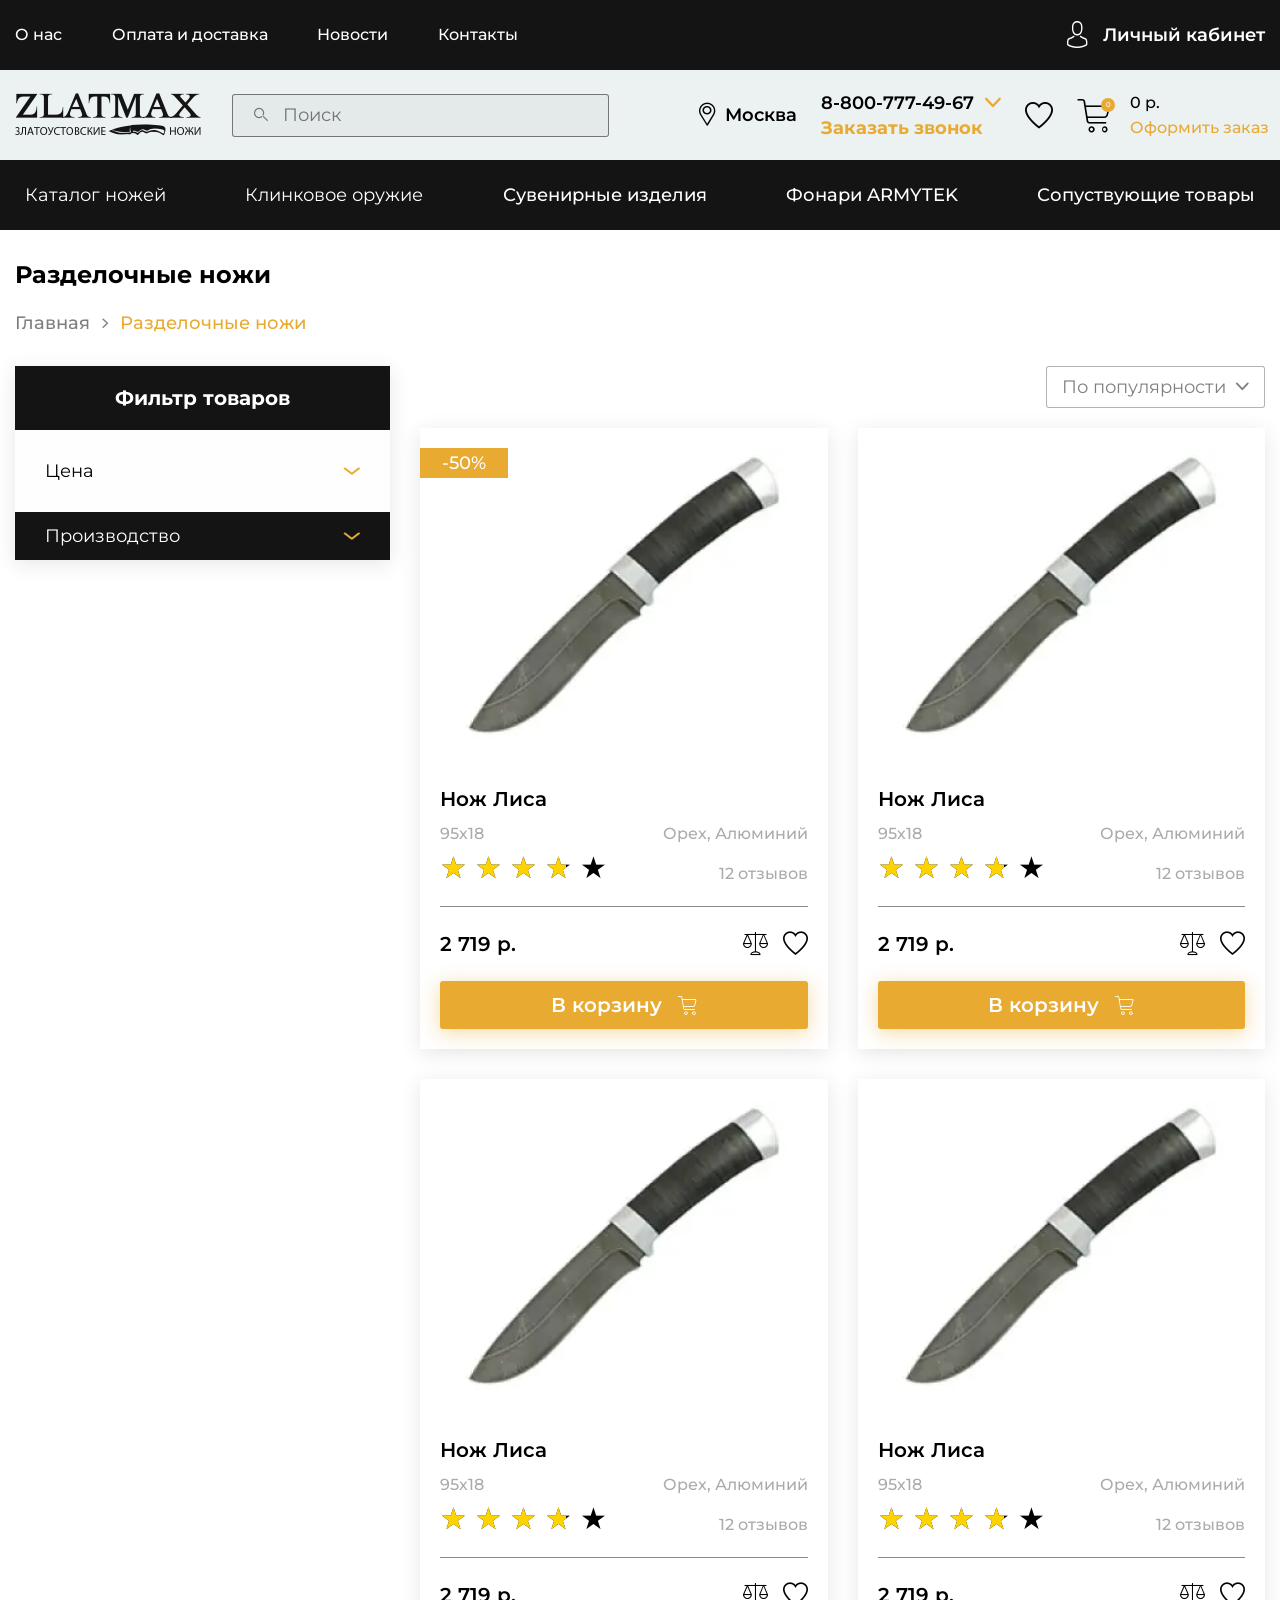
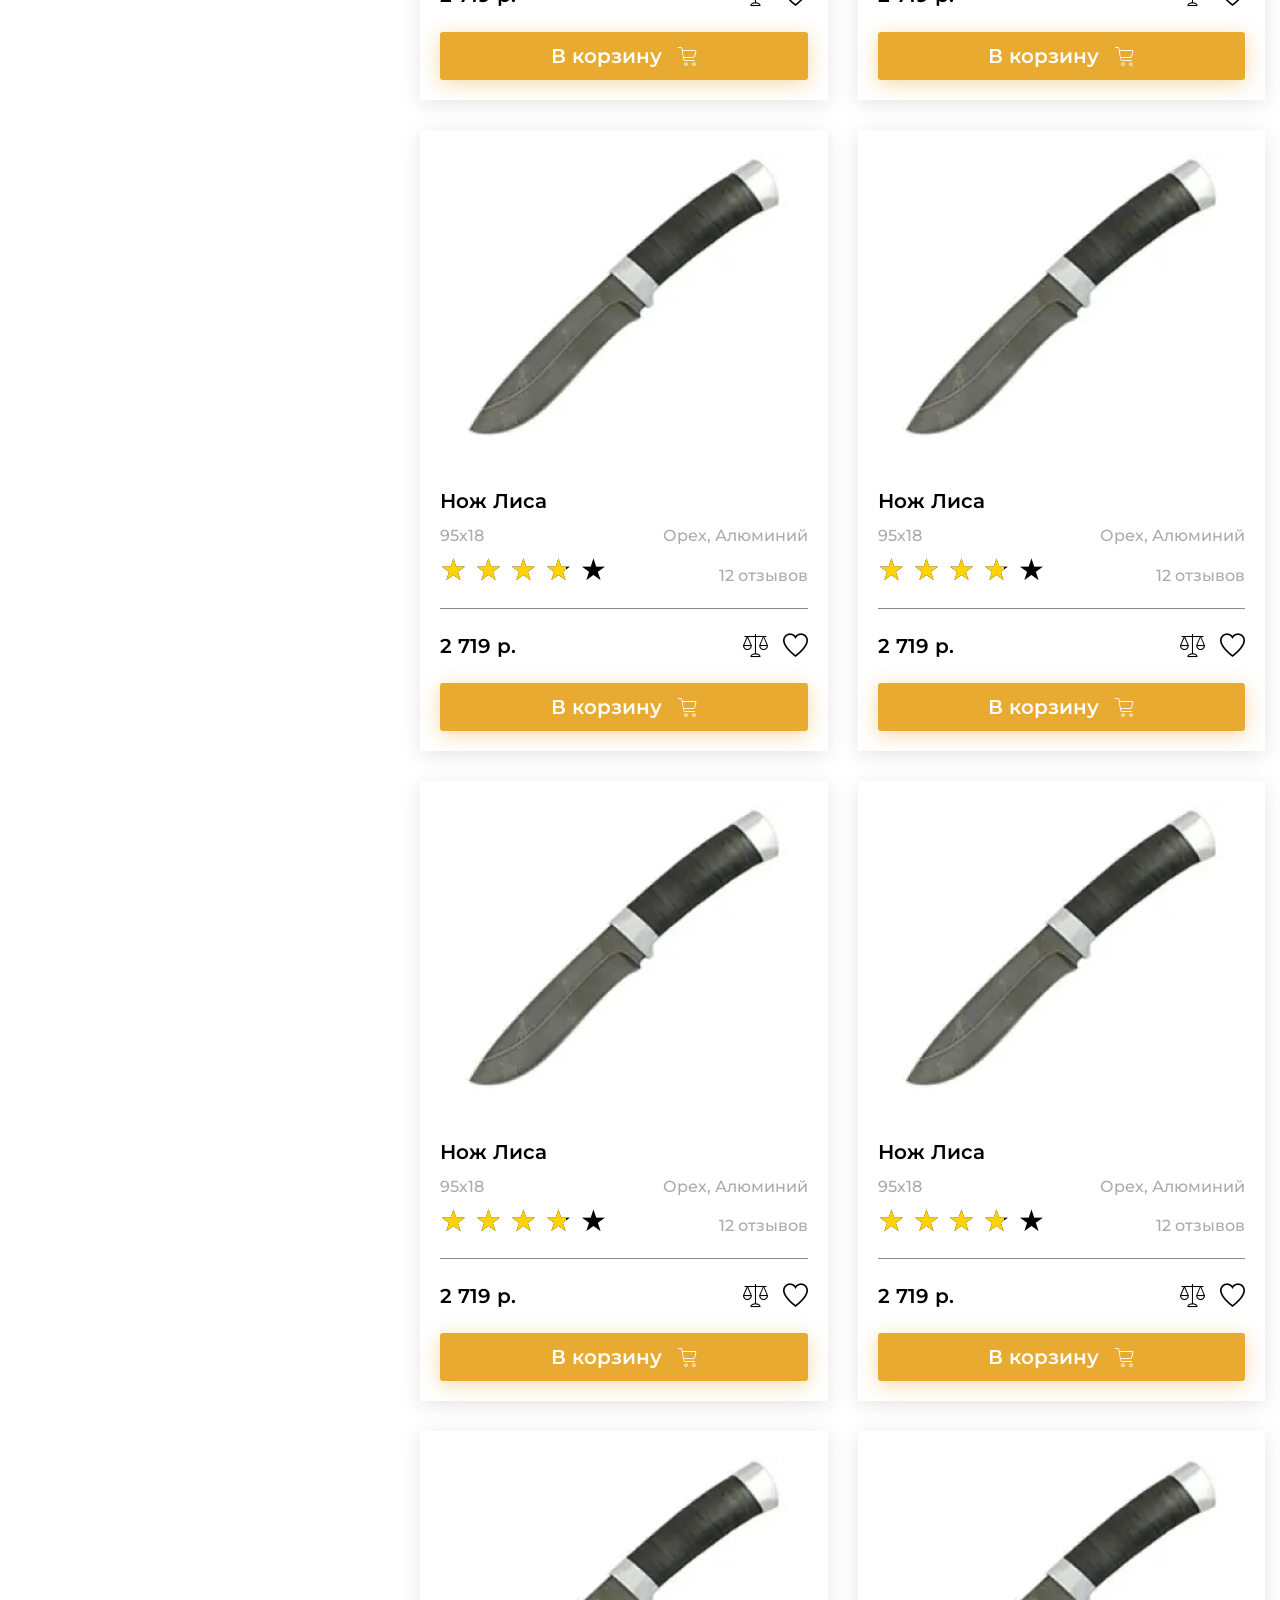
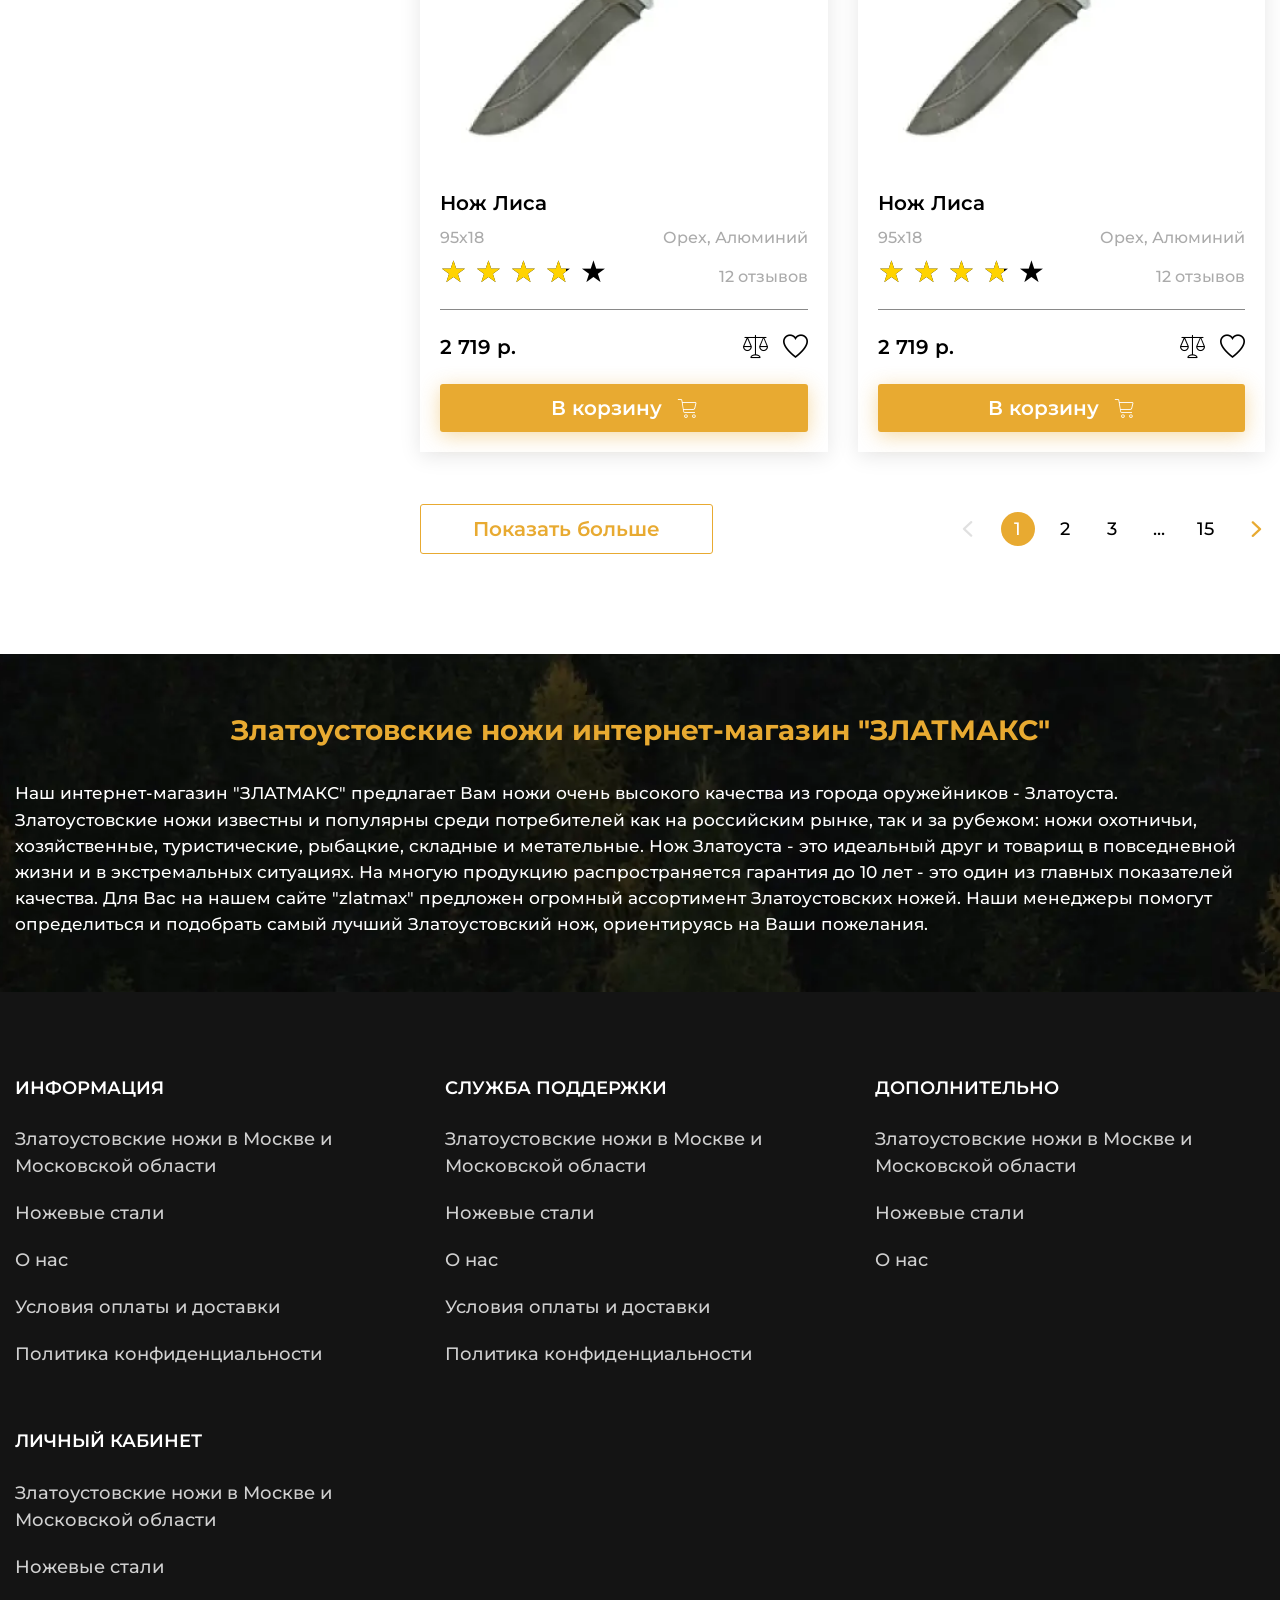
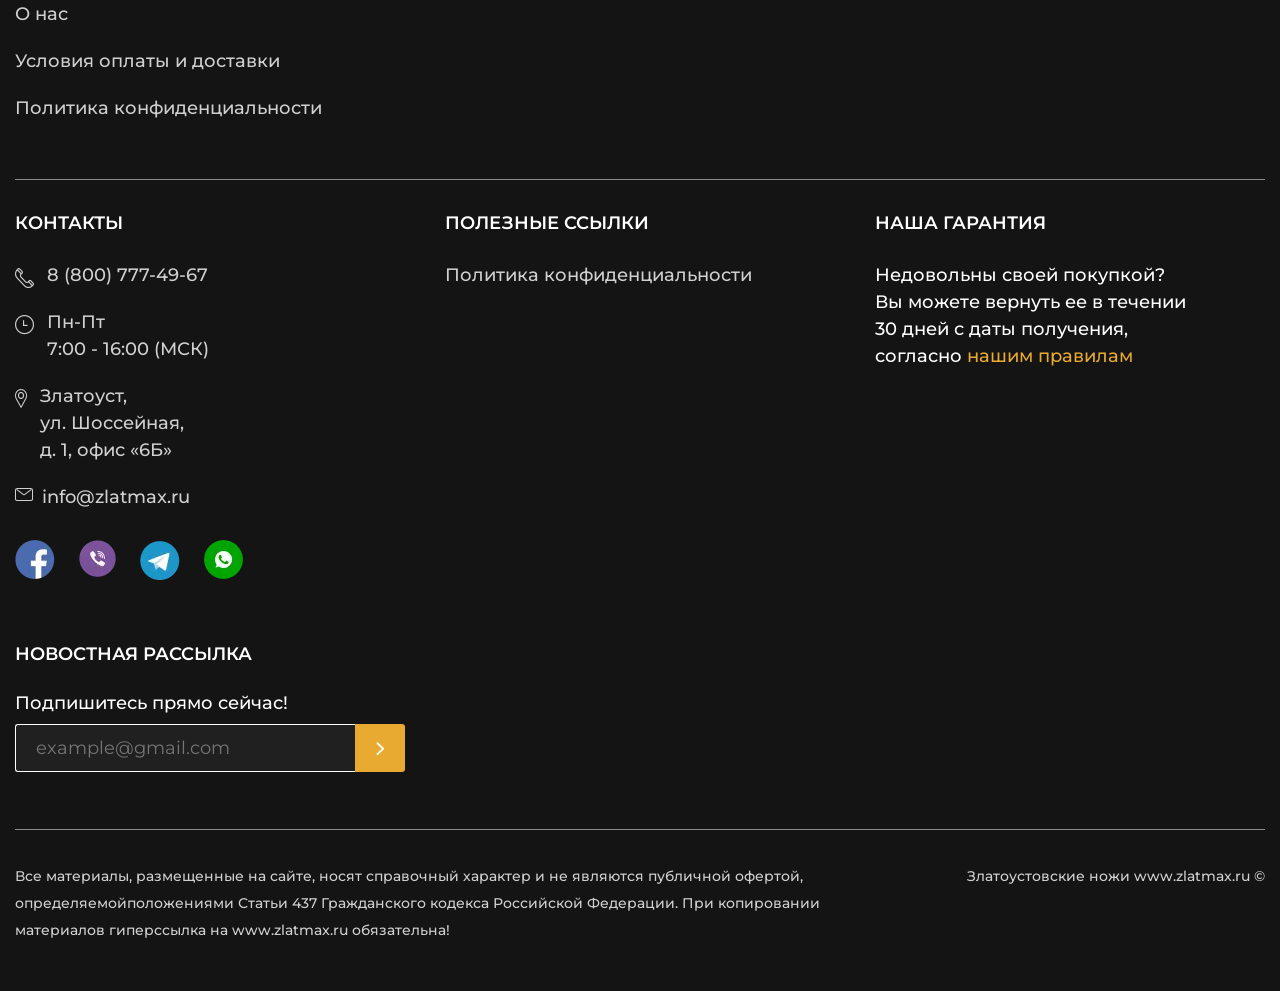
==== catalog.html @ 2ca92182 "i genius i genius" ====
<!DOCTYPE html>
<html lang="ru">

<head>
	<title>Каталог</title>
	<meta charset="UTF-8">
	<meta name="format-detection" content="telephone=no">
	<link rel="stylesheet" href="css/style.min.css?_v=20221017213439">
	<link rel="shortcut icon" href="favicon.ico">
	<!-- <meta name="robots" content="noindex, nofollow"> -->
	<meta name="viewport" content="width=device-width, initial-scale=1.0">
</head>

<body>
	<div class="wrapper">
		<header class="header">
			<div class="header__top top-header">
				<div class="top-header__container">
					<nav class="top-header__menu menu-top-header">
						<ul data-da=".menu__body,991.98" class="menu-top-header__list">
							<li class="menu-top-header__item menu-top-header__item_catalog"><a href="" class="menu-top-header__link menu-top-header__link_catalog _icon-arrow-bottom">Каталог товаров</a></li>
							<li class="menu-top-header__item"><a href="product.html" class="menu-top-header__link">О нас</a></li>
							<li class="menu-top-header__item"><a href="" class="menu-top-header__link">Оплата и доставка</a></li>
							<li class="menu-top-header__item"><a href="" class="menu-top-header__link">Новости</a></li>
							<li class="menu-top-header__item"><a href="" class="menu-top-header__link">Контакты</a></li>
						</ul>
					</nav>
					<a href="" class="top-header__user _icon-user"><span>Личный кабинет</span></a>
					<nav hidden class="menu">
						<button type="button" class="menu__icon icon-menu"><span></span></button>
						<div class="menu__body">
						</div>
					</nav>
				</div>
			</div>
			<div class="header__body body-header">
				<div class="body-header__container">
					<a href="" class="body-header__logo"></a>
					<div data-da=".catalog-header__container, 479.98" class="body-header__search">
						<form action="#" class="search-header">
							<button type="submit" class="search-header__button _icon-search"></button>
							<input autocomplete="off" type="text" name="form[]" data-error="Ошибка" placeholder="Поиск" class="search-header__input">
						</form>
					</div>
					<div class="body-header__actions actions-header">
						<a href="" class="actions-header__location _icon-location"><span>Москва</span></a>
						<div data-da=".top-header__container,991.98,first" class="actions-header__phones phones-header">
							<div data-spollers class="phones-header__items">
								<div class="phones-header__item">
									<a href="tel:88007774967" class="phones-header__phone"><span>8-800-777-49-67</span></a>
									<button type="button" data-spoller class="phones-header__arrow _icon-arrow-bottom"></button>
									<ul class="phones-header__list">
										<li><a href="tel:88007774968" class="phones-header__phone">8-800-777-49-68</a></li>
										<li><a href="tel:88007774969" class="phones-header__phone">8-800-777-49-69</a></li>
										<li><a href="tel:88007774970" class="phones-header__phone">8-800-777-49-70</a></li>
									</ul>
								</div>
							</div>
							<button type="button" data-popup="#callback" class="phones-header__callback">Заказать звонок</button>
						</div>
						<a href="" data-da=".top-header__container,991.98,2" class="actions-header__favorite _icon-favorite"></a>
						<a href="" data-da=".top-header__container,991.98,2" class="actions-header__cart cart-header">
							<div class="cart-header__icon _icon-cart"><span>0</span></div>
							<div class="cart-header__body">
								<div class="cart-header__summ">0 р.</div>
								<div class="cart-header__link">Оформить заказ</div>
							</div>
						</a>
					</div>
				</div>
			</div>
			<div class="header__catalog catalog-header">
				<div class="catalog-header__container">
					<nav class="catalog-header__menu menu-catalog">
						<button type="button" class="menu-catalog__back _icon-back">Назад</button>
						<ul class="menu-catalog__list">
							<li class="menu-catalog__item"><button data-parent="1" class="menu-catalog__link">Каталог ножей</button></li>
							<li class="menu-catalog__item"><button data-parent="2" class="menu-catalog__link">Клинковое оружие</button></li>
							<li class="menu-catalog__item"><a href="" class="menu-catalog__link">Сувенирные изделия</a></li>
							<li class="menu-catalog__item"><a href="" class="menu-catalog__link">Фонари ARMYTEK</a></li>
							<li class="menu-catalog__item"><a href="" class="menu-catalog__link">Сопуствующие товары</a></li>
						</ul>
						<div class="menu-catalog__sub-menu sub-menu-catalog">
							<button type="button" class="sub-menu-catalog__back _icon-back">Назад</button>
							<div class="sub-menu-catalog__container">
								<div hidden data-submenu="1" class="sub-menu-catalog__block">
									<div class="sub-menu-catalog__category">
										<a href="" class="sub-menu-catalog__link-category">Категория ножей</a>
									</div>
									<div class="sub-menu-catalog__category">
										<a href="" class="sub-menu-catalog__link-category">Производство ножей</a>
									</div>
									<div class="sub-menu-catalog__category">
										<a href="" class="sub-menu-catalog__link-category">Ножи по маркам стали</a>
									</div>
									<div class="sub-menu-catalog__category">
										<a href="" class="sub-menu-catalog__link-category">Заточка и полировка ножей</a>
									</div>
									<div class="sub-menu-catalog__category">
										<a href="" class="sub-menu-catalog__link-category">Ножевая мастерская</a>
									</div>
									<ul class="sub-menu-catalog__list">
										<li class="sub-menu-catalog__item"><a href="" class="sub-menu-catalog__link">Разделочные ножи</a></li>
										<li class="sub-menu-catalog__item"><a href="" class="sub-menu-catalog__link">Туристические ножи</a></li>
										<li class="sub-menu-catalog__item"><a href="" class="sub-menu-catalog__link">Ножи охотничьи</a></li>
										<li class="sub-menu-catalog__item"><a href="" class="sub-menu-catalog__link">Булатные ножи</a></li>
										<li class="sub-menu-catalog__item"><a href="" class="sub-menu-catalog__link">Ножи из дамаска</a></li>
										<li class="sub-menu-catalog__item"><a href="" class="sub-menu-catalog__link">Тактического назначения</a></li>
										<li class="sub-menu-catalog__item"><a href="" class="sub-menu-catalog__link">Метательные ножи</a></li>
										<li class="sub-menu-catalog__item"><a href="" class="sub-menu-catalog__link">Мачете и кукри</a></li>
										<li class="sub-menu-catalog__item"><a href="" class="sub-menu-catalog__link">Ножи кухонные</a></li>
									</ul>
									<ul class="sub-menu-catalog__list">
										<li class="sub-menu-catalog__item"><a href="" class="sub-menu-catalog__link">Ножи АИР</a></li>
										<li class="sub-menu-catalog__item"><a href="" class="sub-menu-catalog__link">Ножи ЗИК</a></li>
										<li class="sub-menu-catalog__item"><a href="" class="sub-menu-catalog__link">Ножи ЗЗОСС</a></li>
										<li class="sub-menu-catalog__item"><a href="" class="sub-menu-catalog__link">Ножи РОСоружие</a></li>
										<li class="sub-menu-catalog__item"><a href="" class="sub-menu-catalog__link">Ножи Оружейник</a></li>
										<li class="sub-menu-catalog__item"><a href="" class="sub-menu-catalog__link">Булат Сергея Баранова</a></li>
										<li class="sub-menu-catalog__item"><a href="" class="sub-menu-catalog__link">Булат Андрея Умерова</a></li>
										<li class="sub-menu-catalog__item"><a href="" class="sub-menu-catalog__link">Ножи Златко</a></li>
										<li class="sub-menu-catalog__item"><a href="" class="sub-menu-catalog__link">Ножи Стиль-М</a></li>
										<li class="sub-menu-catalog__item"><a href="" class="sub-menu-catalog__link">Оружейная компания</a></li>
									</ul>
									<ul class="sub-menu-catalog__list">
										<li class="sub-menu-catalog__item"><a href="" class="sub-menu-catalog__link">Ножи из стали 40х102С2М</a></li>
										<li class="sub-menu-catalog__item"><a href="" class="sub-menu-catalog__link">Ножи из стали 95х18</a></li>
										<li class="sub-menu-catalog__item"><a href="" class="sub-menu-catalog__link">Ножи из стали 100х13м</a></li>
										<li class="sub-menu-catalog__item"><a href="" class="sub-menu-catalog__link">Ножи из стали 110х18м-ШД</a></li>
										<li class="sub-menu-catalog__item"><a href="" class="sub-menu-catalog__link">Ножи из стали ЭИ-107 ТЦ</a></li>
										<li class="sub-menu-catalog__item"><a href="" class="sub-menu-catalog__link">Ножи из стали 50х14МФ</a></li>
										<li class="sub-menu-catalog__item"><a href="" class="sub-menu-catalog__link">Ножи из стали AUS-8</a></li>
										<li class="sub-menu-catalog__item"><a href="" class="sub-menu-catalog__link">Ножи из стали К340</a></li>
										<li class="sub-menu-catalog__item"><a href="" class="sub-menu-catalog__link">Ножи из стали M390</a></li>
										<li class="sub-menu-catalog__item"><a href="" class="sub-menu-catalog__link">Ножи из стали ЭП-766</a></li>
									</ul>
									<ul class="sub-menu-catalog__list">
										<li class="sub-menu-catalog__item"><a href="" class="sub-menu-catalog__link">Паста ГОИ</a></li>
										<li class="sub-menu-catalog__item"><a href="" class="sub-menu-catalog__link">Алмазная паста</a></li>
										<li class="sub-menu-catalog__item"><a href="" class="sub-menu-catalog__link">Бруски и камни для заточки</a></li>
										<li class="sub-menu-catalog__item"><a href="" class="sub-menu-catalog__link">Заточные системы</a></li>
									</ul>
									<ul class="sub-menu-catalog__list">
										<li class="sub-menu-catalog__item"><a href="" class="sub-menu-catalog__link">Ножевые клинки</a></li>
										<li class="sub-menu-catalog__item"><a href="" class="sub-menu-catalog__link">Заготовки для ножей</a></li>
										<li class="sub-menu-catalog__item"><a href="" class="sub-menu-catalog__link">Литье для ножей</a></li>
										<li class="sub-menu-catalog__item"><a href="" class="sub-menu-catalog__link">Материалы для рукоятей</a></li>
										<li class="sub-menu-catalog__item"><a href="" class="sub-menu-catalog__link">Уход за рукоятиями ножей</a></li>
									</ul>
									<div class="sub-menu-catalog__footer">
										<a href="" class="sub-menu-catalog__all">Смотреть все</a>
									</div>
									<div class="sub-menu-catalog__footer">
										<a href="" class="sub-menu-catalog__all">Смотреть все</a>
									</div>
									<div class="sub-menu-catalog__footer">
										<a href="" class="sub-menu-catalog__all">Смотреть все</a>
									</div>
									<div class="sub-menu-catalog__footer">
										<a href="" class="sub-menu-catalog__all">Смотреть все</a>
									</div>
									<div class="sub-menu-catalog__footer">
										<a href="" class="sub-menu-catalog__all">Смотреть все</a>
									</div>
								</div>
								<div hidden data-submenu="2" class="sub-menu-catalog__block">
									<div class="sub-menu-catalog__category">
										<a href="" class="sub-menu-catalog__link-category">Категория ножей</a>
									</div>
									<div class="sub-menu-catalog__category">
										<a href="" class="sub-menu-catalog__link-category">Производство ножей</a>
									</div>
									<div class="sub-menu-catalog__category">
										<a href="" class="sub-menu-catalog__link-category">Заточка и полировка ножей</a>
									</div>
									<ul class="sub-menu-catalog__list">
										<li class="sub-menu-catalog__item"><a href="" class="sub-menu-catalog__link">Разделочные ножи</a></li>
										<li class="sub-menu-catalog__item"><a href="" class="sub-menu-catalog__link">Туристические ножи</a></li>
										<li class="sub-menu-catalog__item"><a href="" class="sub-menu-catalog__link">Ножи охотничьи</a></li>
										<li class="sub-menu-catalog__item"><a href="" class="sub-menu-catalog__link">Булатные ножи</a></li>
										<li class="sub-menu-catalog__item"><a href="" class="sub-menu-catalog__link">Ножи из дамаска</a></li>
										<li class="sub-menu-catalog__item"><a href="" class="sub-menu-catalog__link">Тактического назначения</a></li>
										<li class="sub-menu-catalog__item"><a href="" class="sub-menu-catalog__link">Метательные ножи</a></li>
										<li class="sub-menu-catalog__item"><a href="" class="sub-menu-catalog__link">Мачете и кукри</a></li>
										<li class="sub-menu-catalog__item"><a href="" class="sub-menu-catalog__link">Ножи кухонные</a></li>
									</ul>
									<ul class="sub-menu-catalog__list">
										<li class="sub-menu-catalog__item"><a href="" class="sub-menu-catalog__link">Ножи АИР</a></li>
										<li class="sub-menu-catalog__item"><a href="" class="sub-menu-catalog__link">Ножи ЗИК</a></li>
										<li class="sub-menu-catalog__item"><a href="" class="sub-menu-catalog__link">Ножи ЗЗОСС</a></li>
										<li class="sub-menu-catalog__item"><a href="" class="sub-menu-catalog__link">Ножи РОСоружие</a></li>
										<li class="sub-menu-catalog__item"><a href="" class="sub-menu-catalog__link">Ножи Оружейник</a></li>
										<li class="sub-menu-catalog__item"><a href="" class="sub-menu-catalog__link">Булат Сергея Баранова</a></li>
										<li class="sub-menu-catalog__item"><a href="" class="sub-menu-catalog__link">Булат Андрея Умерова</a></li>
										<li class="sub-menu-catalog__item"><a href="" class="sub-menu-catalog__link">Ножи Златко</a></li>
										<li class="sub-menu-catalog__item"><a href="" class="sub-menu-catalog__link">Ножи Стиль-М</a></li>
										<li class="sub-menu-catalog__item"><a href="" class="sub-menu-catalog__link">Оружейная компания</a></li>
									</ul>
									<ul class="sub-menu-catalog__list">
										<li class="sub-menu-catalog__item"><a href="" class="sub-menu-catalog__link">Паста ГОИ</a></li>
										<li class="sub-menu-catalog__item"><a href="" class="sub-menu-catalog__link">Алмазная паста</a></li>
										<li class="sub-menu-catalog__item"><a href="" class="sub-menu-catalog__link">Бруски и камни для заточки</a></li>
										<li class="sub-menu-catalog__item"><a href="" class="sub-menu-catalog__link">Заточные системы</a></li>
									</ul>
									<div class="sub-menu-catalog__footer">
										<a href="" class="sub-menu-catalog__all">Смотреть все</a>
									</div>
									<div class="sub-menu-catalog__footer">
										<a href="" class="sub-menu-catalog__all">Смотреть все</a>
									</div>
									<div class="sub-menu-catalog__footer">
										<a href="" class="sub-menu-catalog__all">Смотреть все</a>
									</div>
								</div>
							</div>
						</div>
					</nav>
				</div>
			</div>
		</header>
		<main class="page page_inner">
			<div class="page__header">
				<div class="page__container">
					<h1 class="page__title title">Разделочные ножи</h1>
					<nav class="page__breadcrumbs breadcrumbs">
						<ul class="breadcrumbs__list">
							<li class="breadcrumbs__item">
								<a href="" class="breadcrumbs__link">Главная</a>
							</li>
							<li class="breadcrumbs__item">
								<span class="breadcrumbs__current">Разделочные ножи</span>
							</li>
						</ul>
					</nav>
				</div>
			</div>
			<div class="catalog">
				<div class="catalog__container">
					<div class="catalog__body">
						<div class="catalog__filter filter-catalog">
							<button type="button" class="filter-catalog__title">Фильтр товаров</button>
							<div data-spollers class="filter-catalog__items">
								<div class="filter-catalog__price price-filter">
									<button type="button" data-spoller class="price-filter__title _icon-spoller-arrow">Цена</button>
									<div data-range class="price-filter__body">
										<div class="price-filter__inputs">
											<input data-range-from="0" autocomplete="off" type="text" value="500" name="form[]" class="price-filter__input">
											<input data-range-to="5000" autocomplete="off" type="text" value="1000" name="form[]" class="price-filter__input">
										</div>
										<div data-range-item class="price-filter__range"></div>
									</div>
								</div>
								<div class="filter-catalog__item item-filter-catalog">
									<button type="button" data-spoller class="item-filter-catalog__title _icon-spoller-arrow">Производство</button>
									<div class="item-filter-catalog__body">
										<div class="item-filter-catalog__checkbox checkbox">
											<input id="c_1" data-error="Ошибка" class="checkbox__input" type="checkbox" value="1" name="form[]">
											<label for="c_1" class="checkbox__label"><span class="checkbox__text">АиР <small>(250)</small></span></label>
										</div>
										<div class="item-filter-catalog__checkbox checkbox">
											<input id="c_2" data-error="Ошибка" class="checkbox__input" type="checkbox" value="1" name="form[]">
											<label for="c_2" class="checkbox__label"><span class="checkbox__text">Булат Сергея Баранова <small>(35)</small></span></label>
										</div>
										<div class="item-filter-catalog__checkbox checkbox">
											<input id="c_3" data-error="Ошибка" class="checkbox__input" type="checkbox" value="1" name="form[]">
											<label for="c_3" class="checkbox__label"><span class="checkbox__text">АиР <small>(250)</small></span></label>
										</div>
										<div class="item-filter-catalog__checkbox checkbox">
											<input id="c_4" data-error="Ошибка" class="checkbox__input" type="checkbox" value="1" name="form[]">
											<label for="c_4" class="checkbox__label"><span class="checkbox__text">АиР <small>(250)</small></span></label>
										</div>
									</div>
								</div>
							</div>
						</div>
						<div class="catalog__content">
							<div class="catalog__control">
								<select name="form[]" class="control">
									<option value="1" selected>По популярности</option>
									<option value="2">По популярности</option>
									<option value="3">По популярности</option>
									<option value="4">По популярности</option>
								</select>
							</div>
							<div class="catalog__products">
								<article class="product-card">
									<div class="product-card__sale">-50%</div>
									<a href="" class="product-card__image">
										<span class="product-card__item-image-ibg product-card__item-image-ibg_contain">
											<picture><source srcset="img/product-card/image.webp" type="image/webp"><img src="img/product-card/image.jpg?_v=1666031679296" alt="Картинка"></picture>
										</span>
									</a>
									<div class="product-card__body">
										<h4 class="product-card__title">
											<a href="" class="product-card__link-title">Нож Лиса</a>
										</h4>
										<div class="product-card__info info-product-card">
											<div class="info-product-card__size">95х18</div>
											<div class="info-product-card__materials">Орех, Алюминий</div>
										</div>
										<div class="product-card__rating rating rating_set">
											<div class="rating__body">
												<div class="rating__active"></div>
												<div class="rating__items">
													<input type="radio" class="rating__item" value="1" name="rating">
													<input type="radio" class="rating__item" value="2" name="rating">
													<input type="radio" class="rating__item" value="3" name="rating">
													<input type="radio" class="rating__item" value="4" name="rating">
													<input type="radio" class="rating__item" value="5" name="rating">
												</div>
											</div>
											<div class="rating__value">3.6</div>
											<div class="rating__info">12 отзывов</div>
										</div>
										<div class="product-card__footer">
											<div class="product-card__price">2 719 р.</div>
											<a href="" class="product-card__compare _icon-compare"></a>
											<a href="" class="product-card__favorite _icon-favorite"></a>
										</div>
										<button type="button" class="product-card__cart button"><span class="_icon-cart">В корзину</span></button>
									</div>
								</article>
								<article class="product-card">
									<a href="" class="product-card__image">
										<span class="product-card__item-image-ibg product-card__item-image-ibg_contain">
											<picture><source srcset="img/product-card/image.webp" type="image/webp"><img src="img/product-card/image.jpg?_v=1666031679296" alt="Картинка"></picture>
										</span>
									</a>
									<div class="product-card__body">
										<h4 class="product-card__title">
											<a href="" class="product-card__link-title">Нож Лиса</a>
										</h4>
										<div class="product-card__info info-product-card">
											<div class="info-product-card__size">95х18</div>
											<div class="info-product-card__materials">Орех, Алюминий</div>
										</div>
										<div class="product-card__rating rating rating_set">
											<div class="rating__body">
												<div class="rating__active"></div>
												<div class="rating__items">
													<input type="radio" class="rating__item" value="1" name="rating">
													<input type="radio" class="rating__item" value="2" name="rating">
													<input type="radio" class="rating__item" value="3" name="rating">
													<input type="radio" class="rating__item" value="4" name="rating">
													<input type="radio" class="rating__item" value="5" name="rating">
												</div>
											</div>
											<div class="rating__value">3.6</div>
											<div class="rating__info">12 отзывов</div>
										</div>
										<div class="product-card__footer">
											<div class="product-card__price">2 719 р.</div>
											<a href="" class="product-card__compare _icon-compare"></a>
											<a href="" class="product-card__favorite _icon-favorite"></a>
										</div>
										<button type="button" class="product-card__cart button"><span class="_icon-cart">В корзину</span></button>
									</div>
								</article>
								<article class="product-card">
									<a href="" class="product-card__image">
										<span class="product-card__item-image-ibg product-card__item-image-ibg_contain">
											<picture><source srcset="img/product-card/image.webp" type="image/webp"><img src="img/product-card/image.jpg?_v=1666031679296" alt="Картинка"></picture>
										</span>
									</a>
									<div class="product-card__body">
										<h4 class="product-card__title">
											<a href="" class="product-card__link-title">Нож Лиса</a>
										</h4>
										<div class="product-card__info info-product-card">
											<div class="info-product-card__size">95х18</div>
											<div class="info-product-card__materials">Орех, Алюминий</div>
										</div>
										<div class="product-card__rating rating rating_set">
											<div class="rating__body">
												<div class="rating__active"></div>
												<div class="rating__items">
													<input type="radio" class="rating__item" value="1" name="rating">
													<input type="radio" class="rating__item" value="2" name="rating">
													<input type="radio" class="rating__item" value="3" name="rating">
													<input type="radio" class="rating__item" value="4" name="rating">
													<input type="radio" class="rating__item" value="5" name="rating">
												</div>
											</div>
											<div class="rating__value">3.6</div>
											<div class="rating__info">12 отзывов</div>
										</div>
										<div class="product-card__footer">
											<div class="product-card__price">2 719 р.</div>
											<a href="" class="product-card__compare _icon-compare"></a>
											<a href="" class="product-card__favorite _icon-favorite"></a>
										</div>
										<button type="button" class="product-card__cart button"><span class="_icon-cart">В корзину</span></button>
									</div>
								</article>
								<article class="product-card">
									<a href="" class="product-card__image">
										<span class="product-card__item-image-ibg product-card__item-image-ibg_contain">
											<picture><source srcset="img/product-card/image.webp" type="image/webp"><img src="img/product-card/image.jpg?_v=1666031679296" alt="Картинка"></picture>
										</span>
									</a>
									<div class="product-card__body">
										<h4 class="product-card__title">
											<a href="" class="product-card__link-title">Нож Лиса</a>
										</h4>
										<div class="product-card__info info-product-card">
											<div class="info-product-card__size">95х18</div>
											<div class="info-product-card__materials">Орех, Алюминий</div>
										</div>
										<div class="product-card__rating rating rating_set">
											<div class="rating__body">
												<div class="rating__active"></div>
												<div class="rating__items">
													<input type="radio" class="rating__item" value="1" name="rating">
													<input type="radio" class="rating__item" value="2" name="rating">
													<input type="radio" class="rating__item" value="3" name="rating">
													<input type="radio" class="rating__item" value="4" name="rating">
													<input type="radio" class="rating__item" value="5" name="rating">
												</div>
											</div>
											<div class="rating__value">3.6</div>
											<div class="rating__info">12 отзывов</div>
										</div>
										<div class="product-card__footer">
											<div class="product-card__price">2 719 р.</div>
											<a href="" class="product-card__compare _icon-compare"></a>
											<a href="" class="product-card__favorite _icon-favorite"></a>
										</div>
										<button type="button" class="product-card__cart button"><span class="_icon-cart">В корзину</span></button>
									</div>
								</article>
								<article class="product-card">
									<a href="" class="product-card__image">
										<span class="product-card__item-image-ibg product-card__item-image-ibg_contain">
											<picture><source srcset="img/product-card/image.webp" type="image/webp"><img src="img/product-card/image.jpg?_v=1666031679296" alt="Картинка"></picture>
										</span>
									</a>
									<div class="product-card__body">
										<h4 class="product-card__title">
											<a href="" class="product-card__link-title">Нож Лиса</a>
										</h4>
										<div class="product-card__info info-product-card">
											<div class="info-product-card__size">95х18</div>
											<div class="info-product-card__materials">Орех, Алюминий</div>
										</div>
										<div class="product-card__rating rating rating_set">
											<div class="rating__body">
												<div class="rating__active"></div>
												<div class="rating__items">
													<input type="radio" class="rating__item" value="1" name="rating">
													<input type="radio" class="rating__item" value="2" name="rating">
													<input type="radio" class="rating__item" value="3" name="rating">
													<input type="radio" class="rating__item" value="4" name="rating">
													<input type="radio" class="rating__item" value="5" name="rating">
												</div>
											</div>
											<div class="rating__value">3.6</div>
											<div class="rating__info">12 отзывов</div>
										</div>
										<div class="product-card__footer">
											<div class="product-card__price">2 719 р.</div>
											<a href="" class="product-card__compare _icon-compare"></a>
											<a href="" class="product-card__favorite _icon-favorite"></a>
										</div>
										<button type="button" class="product-card__cart button"><span class="_icon-cart">В корзину</span></button>
									</div>
								</article>
								<article class="product-card">
									<a href="" class="product-card__image">
										<span class="product-card__item-image-ibg product-card__item-image-ibg_contain">
											<picture><source srcset="img/product-card/image.webp" type="image/webp"><img src="img/product-card/image.jpg?_v=1666031679296" alt="Картинка"></picture>
										</span>
									</a>
									<div class="product-card__body">
										<h4 class="product-card__title">
											<a href="" class="product-card__link-title">Нож Лиса</a>
										</h4>
										<div class="product-card__info info-product-card">
											<div class="info-product-card__size">95х18</div>
											<div class="info-product-card__materials">Орех, Алюминий</div>
										</div>
										<div class="product-card__rating rating rating_set">
											<div class="rating__body">
												<div class="rating__active"></div>
												<div class="rating__items">
													<input type="radio" class="rating__item" value="1" name="rating">
													<input type="radio" class="rating__item" value="2" name="rating">
													<input type="radio" class="rating__item" value="3" name="rating">
													<input type="radio" class="rating__item" value="4" name="rating">
													<input type="radio" class="rating__item" value="5" name="rating">
												</div>
											</div>
											<div class="rating__value">3.6</div>
											<div class="rating__info">12 отзывов</div>
										</div>
										<div class="product-card__footer">
											<div class="product-card__price">2 719 р.</div>
											<a href="" class="product-card__compare _icon-compare"></a>
											<a href="" class="product-card__favorite _icon-favorite"></a>
										</div>
										<button type="button" class="product-card__cart button"><span class="_icon-cart">В корзину</span></button>
									</div>
								</article>
								<article class="product-card">
									<a href="" class="product-card__image">
										<span class="product-card__item-image-ibg product-card__item-image-ibg_contain">
											<picture><source srcset="img/product-card/image.webp" type="image/webp"><img src="img/product-card/image.jpg?_v=1666031679296" alt="Картинка"></picture>
										</span>
									</a>
									<div class="product-card__body">
										<h4 class="product-card__title">
											<a href="" class="product-card__link-title">Нож Лиса</a>
										</h4>
										<div class="product-card__info info-product-card">
											<div class="info-product-card__size">95х18</div>
											<div class="info-product-card__materials">Орех, Алюминий</div>
										</div>
										<div class="product-card__rating rating rating_set">
											<div class="rating__body">
												<div class="rating__active"></div>
												<div class="rating__items">
													<input type="radio" class="rating__item" value="1" name="rating">
													<input type="radio" class="rating__item" value="2" name="rating">
													<input type="radio" class="rating__item" value="3" name="rating">
													<input type="radio" class="rating__item" value="4" name="rating">
													<input type="radio" class="rating__item" value="5" name="rating">
												</div>
											</div>
											<div class="rating__value">3.6</div>
											<div class="rating__info">12 отзывов</div>
										</div>
										<div class="product-card__footer">
											<div class="product-card__price">2 719 р.</div>
											<a href="" class="product-card__compare _icon-compare"></a>
											<a href="" class="product-card__favorite _icon-favorite"></a>
										</div>
										<button type="button" class="product-card__cart button"><span class="_icon-cart">В корзину</span></button>
									</div>
								</article>
								<article class="product-card">
									<a href="" class="product-card__image">
										<span class="product-card__item-image-ibg product-card__item-image-ibg_contain">
											<picture><source srcset="img/product-card/image.webp" type="image/webp"><img src="img/product-card/image.jpg?_v=1666031679296" alt="Картинка"></picture>
										</span>
									</a>
									<div class="product-card__body">
										<h4 class="product-card__title">
											<a href="" class="product-card__link-title">Нож Лиса</a>
										</h4>
										<div class="product-card__info info-product-card">
											<div class="info-product-card__size">95х18</div>
											<div class="info-product-card__materials">Орех, Алюминий</div>
										</div>
										<div class="product-card__rating rating rating_set">
											<div class="rating__body">
												<div class="rating__active"></div>
												<div class="rating__items">
													<input type="radio" class="rating__item" value="1" name="rating">
													<input type="radio" class="rating__item" value="2" name="rating">
													<input type="radio" class="rating__item" value="3" name="rating">
													<input type="radio" class="rating__item" value="4" name="rating">
													<input type="radio" class="rating__item" value="5" name="rating">
												</div>
											</div>
											<div class="rating__value">3.6</div>
											<div class="rating__info">12 отзывов</div>
										</div>
										<div class="product-card__footer">
											<div class="product-card__price">2 719 р.</div>
											<a href="" class="product-card__compare _icon-compare"></a>
											<a href="" class="product-card__favorite _icon-favorite"></a>
										</div>
										<button type="button" class="product-card__cart button"><span class="_icon-cart">В корзину</span></button>
									</div>
								</article>
								<article class="product-card">
									<a href="" class="product-card__image">
										<span class="product-card__item-image-ibg product-card__item-image-ibg_contain">
											<picture><source srcset="img/product-card/image.webp" type="image/webp"><img src="img/product-card/image.jpg?_v=1666031679296" alt="Картинка"></picture>
										</span>
									</a>
									<div class="product-card__body">
										<h4 class="product-card__title">
											<a href="" class="product-card__link-title">Нож Лиса</a>
										</h4>
										<div class="product-card__info info-product-card">
											<div class="info-product-card__size">95х18</div>
											<div class="info-product-card__materials">Орех, Алюминий</div>
										</div>
										<div class="product-card__rating rating rating_set">
											<div class="rating__body">
												<div class="rating__active"></div>
												<div class="rating__items">
													<input type="radio" class="rating__item" value="1" name="rating">
													<input type="radio" class="rating__item" value="2" name="rating">
													<input type="radio" class="rating__item" value="3" name="rating">
													<input type="radio" class="rating__item" value="4" name="rating">
													<input type="radio" class="rating__item" value="5" name="rating">
												</div>
											</div>
											<div class="rating__value">3.6</div>
											<div class="rating__info">12 отзывов</div>
										</div>
										<div class="product-card__footer">
											<div class="product-card__price">2 719 р.</div>
											<a href="" class="product-card__compare _icon-compare"></a>
											<a href="" class="product-card__favorite _icon-favorite"></a>
										</div>
										<button type="button" class="product-card__cart button"><span class="_icon-cart">В корзину</span></button>
									</div>
								</article>
								<article class="product-card">
									<a href="" class="product-card__image">
										<span class="product-card__item-image-ibg product-card__item-image-ibg_contain">
											<picture><source srcset="img/product-card/image.webp" type="image/webp"><img src="img/product-card/image.jpg?_v=1666031679296" alt="Картинка"></picture>
										</span>
									</a>
									<div class="product-card__body">
										<h4 class="product-card__title">
											<a href="" class="product-card__link-title">Нож Лиса</a>
										</h4>
										<div class="product-card__info info-product-card">
											<div class="info-product-card__size">95х18</div>
											<div class="info-product-card__materials">Орех, Алюминий</div>
										</div>
										<div class="product-card__rating rating rating_set">
											<div class="rating__body">
												<div class="rating__active"></div>
												<div class="rating__items">
													<input type="radio" class="rating__item" value="1" name="rating">
													<input type="radio" class="rating__item" value="2" name="rating">
													<input type="radio" class="rating__item" value="3" name="rating">
													<input type="radio" class="rating__item" value="4" name="rating">
													<input type="radio" class="rating__item" value="5" name="rating">
												</div>
											</div>
											<div class="rating__value">3.6</div>
											<div class="rating__info">12 отзывов</div>
										</div>
										<div class="product-card__footer">
											<div class="product-card__price">2 719 р.</div>
											<a href="" class="product-card__compare _icon-compare"></a>
											<a href="" class="product-card__favorite _icon-favorite"></a>
										</div>
										<button type="button" class="product-card__cart button"><span class="_icon-cart">В корзину</span></button>
									</div>
								</article>
							</div>
							<div class="catalog__footer">
								<a href="" class="catalog__more button button_border">Показать больше</a>
								<div class="catalog__pagging pagging">
									<button disabled type="button" class="pagging__arrow pagging__arrow_left _icon-arrow-bottom"></button>
									<ul class="pagging__list">
										<li class="pagging__item">
											<a href="" class="pagging__link _active">1</a>
										</li>
										<li class="pagging__item">
											<a href="" class="pagging__link">2</a>
										</li>
										<li class="pagging__item">
											<a href="" class="pagging__link">3</a>
										</li>
										<li class="pagging__item">
											<a href="" class="pagging__link">...</a>
										</li>
										<li class="pagging__item">
											<a href="" class="pagging__link">15</a>
										</li>
									</ul>
									<button type="button" class="pagging__arrow pagging__arrow_right _icon-arrow-bottom"></button>
								</div>
							</div>
						</div>
					</div>
				</div>
			</div>
		</main>
		<footer class="footer">
			<section class="footer__text text-footer">
				<div class="text-footer__container">
					<h1 class="text-footer__title">Златоустовские ножи интернет-магазин "ЗЛАТМАКС"</h1>
					<div class="text-footer__text">Наш интернет-магазин "ЗЛАТМАКС" предлагает Вам ножи очень высокого качества из города оружейников - Златоуста. Златоустовские ножи известны и популярны среди потребителей как на российским рынке, так и за рубежом: ножи охотничьи, хозяйственные, туристические, рыбацкие, складные и метательные. Нож Златоуста - это идеальный друг и товарищ в повседневной жизни и в экстремальных ситуациях. На многую продукцию распространяется гарантия до 10 лет - это один из главных показателей качества. Для Вас на нашем сайте "zlatmax" предложен огромный ассортимент Златоустовских ножей. Наши менеджеры помогут определиться и подобрать самый лучший Златоустовский нож, ориентируясь на Ваши пожелания.</div>
				</div>
			</section>
			<div class="footer__container">
				<div class="footer__body body-footer">
					<div class="body-footer__row">
						<div class="body-footer__item item-footer">
							<div data-spollers="767.98" class="item-footer__spoller spoller-item-footer">
								<div class="spoller-item-footer__item">
									<button type="button" data-spoller class="spoller-item-footer__title">ИНФОРМАЦИЯ</button>
									<div class="spoller-item-footer__body">
										<nav class="menu-footer">
											<ul class="menu-footer__list">
												<li class="menu-footer__item">
													<a href="" class="menu-footer__link">Златоустовские ножи в Москве и Московской области</a>
												</li>
												<li class="menu-footer__item">
													<a href="" class="menu-footer__link">Ножевые стали</a>
												</li>
												<li class="menu-footer__item">
													<a href="" class="menu-footer__link">О нас</a>
												</li>
												<li class="menu-footer__item">
													<a href="" class="menu-footer__link">Условия оплаты и доставки</a>
												</li>
												<li class="menu-footer__item">
													<a href="" class="menu-footer__link">Политика конфиденциальности</a>
												</li>
											</ul>
										</nav>
									</div>
								</div>
							</div>
						</div>
						<div class="body-footer__item item-footer">
							<div data-spollers="767.98" class="item-footer__spoller spoller-item-footer">
								<div class="spoller-item-footer__item">
									<button type="button" data-spoller class="spoller-item-footer__title">СЛУЖБА ПОДДЕРЖКИ</button>
									<div class="spoller-item-footer__body">
										<nav class="menu-footer">
											<ul class="menu-footer__list">
												<li class="menu-footer__item">
													<a href="" class="menu-footer__link">Златоустовские ножи в Москве и Московской области</a>
												</li>
												<li class="menu-footer__item">
													<a href="" class="menu-footer__link">Ножевые стали</a>
												</li>
												<li class="menu-footer__item">
													<a href="" class="menu-footer__link">О нас</a>
												</li>
												<li class="menu-footer__item">
													<a href="" class="menu-footer__link">Условия оплаты и доставки</a>
												</li>
												<li class="menu-footer__item">
													<a href="" class="menu-footer__link">Политика конфиденциальности</a>
												</li>
											</ul>
										</nav>
									</div>
								</div>
							</div>
						</div>
						<div class="body-footer__item item-footer">
							<div data-spollers="767.98" class="item-footer__spoller spoller-item-footer">
								<div class="spoller-item-footer__item">
									<button type="button" data-spoller class="spoller-item-footer__title">ДОПОЛНИТЕЛЬНО</button>
									<div class="spoller-item-footer__body">
										<nav class="menu-footer">
											<ul class="menu-footer__list">
												<li class="menu-footer__item">
													<a href="" class="menu-footer__link">Златоустовские ножи в Москве и Московской области</a>
												</li>
												<li class="menu-footer__item">
													<a href="" class="menu-footer__link">Ножевые стали</a>
												</li>
												<li class="menu-footer__item">
													<a href="" class="menu-footer__link">О нас</a>
												</li>
											</ul>
										</nav>
									</div>
								</div>
							</div>
						</div>
						<div class="body-footer__item item-footer">
							<div data-spollers="767.98" class="item-footer__spoller spoller-item-footer">
								<div class="spoller-item-footer__item">
									<button type="button" data-spoller class="spoller-item-footer__title">ЛИЧНЫЙ КАБИНЕТ</button>
									<div class="spoller-item-footer__body">
										<nav class="menu-footer">
											<ul class="menu-footer__list">
												<li class="menu-footer__item">
													<a href="" class="menu-footer__link">Златоустовские ножи в Москве и Московской области</a>
												</li>
												<li class="menu-footer__item">
													<a href="" class="menu-footer__link">Ножевые стали</a>
												</li>
												<li class="menu-footer__item">
													<a href="" class="menu-footer__link">О нас</a>
												</li>
												<li class="menu-footer__item">
													<a href="" class="menu-footer__link">Условия оплаты и доставки</a>
												</li>
												<li class="menu-footer__item">
													<a href="" class="menu-footer__link">Политика конфиденциальности</a>
												</li>
											</ul>
										</nav>
									</div>
								</div>
							</div>
						</div>
					</div>
					<div class="body-footer__row">
						<div class="body-footer__item item-footer">
							<div data-spollers="767.98" class="item-footer__spoller spoller-item-footer">
								<div class="spoller-item-footer__item">
									<button type="button" data-spoller class="spoller-item-footer__title"> КОНТАКТЫ</button>
									<div class="spoller-item-footer__body">
										<nav class="menu-footer">
											<ul class="menu-footer__list">
												<li class="menu-footer__item">
													<a href="tel:88007774967" class="menu-footer__link _icon-footer-phone">8 (800) 777-49-67</a>
												</li>
												<li class="menu-footer__item _icon-footer-clock">
													<div>
														<p>Пн-Пт </p>
														<p>7:00 - 16:00 (МСК)</p>
													</div>
												</li>
												<li class="menu-footer__item _icon-footer-location">
													<div>
														<p>Златоуст, </p>
														<p>ул. Шоссейная, </p>
														<p>д. 1, офис «6Б»</p>
													</div>
												</li>
												<li class="menu-footer__item">
													<a href="mailto:info@zlatmax.ru" class="menu-footer__link _icon-footer-email">info@zlatmax.ru</a>
												</li>
											</ul>
										</nav>
										<ul class="social-footer">
											<li class="social-footer__item">
												<a href="" class="social-footer__link">
													<picture><source srcset="img/icons/social/facebook.webp" type="image/webp"><img src="img/icons/social/facebook.png?_v=1666031679296" alt=""></picture>
												</a>
											</li>
											<li class="social-footer__item">
												<a href="" class="social-footer__link">
													<picture><source srcset="img/icons/social/viber.webp" type="image/webp"><img src="img/icons/social/viber.png?_v=1666031679296" alt=""></picture>
												</a>
											</li>
											<li class="social-footer__item">
												<a href="" class="social-footer__link">
													<picture><source srcset="img/icons/social/telegram.webp" type="image/webp"><img src="img/icons/social/telegram.png?_v=1666031679296" alt=""></picture>
												</a>
											</li>
											<li class="social-footer__item">
												<a href="" class="social-footer__link">
													<picture><source srcset="img/icons/social/whatsapp.webp" type="image/webp"><img src="img/icons/social/whatsapp.png?_v=1666031679296" alt=""></picture>
												</a>
											</li>
										</ul>
									</div>
								</div>
							</div>
						</div>
						<div class="body-footer__item item-footer">
							<div data-spollers="767.98" class="item-footer__spoller spoller-item-footer">
								<div class="spoller-item-footer__item">
									<button type="button" data-spoller class="spoller-item-footer__title">ПОЛЕЗНЫЕ ССЫЛКИ</button>
									<div class="spoller-item-footer__body">
										<nav class="menu-footer">
											<ul class="menu-footer__list">
												<li class="menu-footer__item">
													<a href="" class="menu-footer__link">Политика конфиденциальности</a>
												</li>
											</ul>
										</nav>
									</div>
								</div>
							</div>
						</div>
						<div class="body-footer__item item-footer">
							<div data-spollers="767.98" class="item-footer__spoller spoller-item-footer">
								<div class="spoller-item-footer__item">
									<button type="button" data-spoller class="spoller-item-footer__title">НАША ГАРАНТИЯ</button>
									<div class="spoller-item-footer__body">
										<div class="spoller-item-footer__text">
											Недовольны своей покупкой?
											Вы можете вернуть ее в течении
											30 дней с даты получения,
											согласно <a href="">нашим правилам</a>
										</div>
									</div>
								</div>
							</div>
						</div>
						<div class="body-footer__item item-footer">
							<div data-spollers="767.98" class="item-footer__spoller spoller-item-footer">
								<div class="spoller-item-footer__item">
									<button type="button" data-spoller class="spoller-item-footer__title">НОВОСТНАЯ РАССЫЛКА</button>
									<form action="#" class="spoller-item-footer__body footer-subscribe">
										<label for="subscribe-input" class="footer-subscribe__label">Подпишитесь прямо сейчас!</label>
										<div class="footer-subscribe__line">
											<input id="subscribe-input" autocomplete="off" type="text" name="form[]" data-error="Ошибка" data-required="email" placeholder="example@gmail.com" class="footer-subscribe__input">
											<button type="submit" class="footer-subscribe__button _icon-arrow-bottom"></button>
										</div>
									</form>
								</div>
							</div>
						</div>
					</div>
					<div class="body-footer__bottom">
						<div class="body-footer__rules">
							Все материалы, размещенные на сайте, носят справочный характер и не являются
							публичной офертой, определяемойположениями Статьи 437 Гражданского кодекса Российской Федерации.
							При копировании материалов гиперссылка на www.zlatmax.ru обязательна!
						</div>
						<div class="body-footer__copy">
							Златоустовские ножи <span>www.zlatmax.ru ©</span>
						</div>
					</div>
				</div>
			</div>
		</footer>
	</div>
	<div id="callback" aria-hidden="true" class="popup">
		<div class="popup__wrapper">
			<div class="popup__content">
				<button data-close type="button" class="popup__close">Закрыть</button>
				<div class="popup__text">
					Тут будет форма
				</div>
			</div>
		</div>
	</div>
	<script src="js/app.min.js?_v=20221017213439"></script>
</body>

</html>
---- css/style.min.css ----
@charset "UTF-8";@import url(https://fonts.googleapis.com/css?family=Montserrat:500,600,700&display=swap);@font-face{font-family:icons;font-display:swap;src:url(../fonts/icons.woff2) format("woff2"),url(../fonts/icons.woff) format("woff");font-weight:400;font-style:normal}._spoller-init .spoller-item-footer__title::after,.body-header__logo,.breadcrumbs__link::after,.menu-catalog__link[data-parent]::before,.phones-header__phone::before,.products-slider__more::after,.select_control .select__value::before,[class*=_icon-]:before{font-family:icons;font-style:normal;font-weight:400;font-variant:normal;text-transform:none;line-height:1;-webkit-font-smoothing:antialiased;-moz-osx-font-smoothing:grayscale}[class*=_icon-]:before{display:block}._icon-arrow-bottom:before,.menu-catalog__link[data-parent]:before{content:"\e900"}._icon-cart:before{content:"\e901"}._icon-compare:before{content:"\e902"}._icon-favorite:before{content:"\e903"}._icon-footer-clock:before{content:"\e904"}._icon-footer-email:before{content:"\e905"}._icon-footer-location:before{content:"\e906"}._icon-footer-phone:before,.phones-header__phone:before{content:"\e907"}._icon-location:before{content:"\e908"}._icon-logo:before,.body-header__logo:before{content:"\e909"}._icon-search:before{content:"\e90a"}._icon-spoller-arrow:before{content:"\e90b"}._icon-user:before{content:"\e90c"}._icon-back:before{content:"\e90d"}*{padding:0;margin:0;border:0}*,:after,:before{-webkit-box-sizing:border-box;box-sizing:border-box}body,html{height:100%;min-width:320px}body{color:#000;line-height:1;font-family:Montserrat;font-size:1.125rem;-ms-text-size-adjust:100%;-moz-text-size-adjust:100%;-webkit-text-size-adjust:100%;-webkit-font-smoothing:antialiased;-moz-osx-font-smoothing:grayscale}button,input,textarea{font-family:Montserrat;font-size:inherit}button{cursor:pointer;color:inherit;background-color:inherit}a{color:inherit}a:link,a:visited{text-decoration:none}a:hover{text-decoration:none}ul li{list-style:none}img{vertical-align:top}h1,h2,h3,h4,h5,h6{font-weight:inherit;font-size:inherit}body{font-weight:500}.lock body{overflow:hidden;-ms-touch-action:none;touch-action:none}.wrapper{min-height:100%;display:-webkit-box;display:-ms-flexbox;display:flex;-webkit-box-orient:vertical;-webkit-box-direction:normal;-ms-flex-direction:column;flex-direction:column;overflow:hidden}.wrapper>main{-webkit-box-flex:1;-ms-flex:1 1 auto;flex:1 1 auto}.wrapper>*{min-width:0}[class*=__container]{max-width:99.375rem;-webkit-box-sizing:content-box;box-sizing:content-box;margin:0 auto;padding:0 .9375rem}.button{padding:0 0;display:inline-block;background:#e8aa31;-webkit-box-shadow:0 4px 20px rgba(232,170,49,.43);box-shadow:0 4px 20px rgba(232,170,49,.43);border-radius:3px;font-weight:600;font-size:1.25rem;text-align:center;color:#fff;padding:.5rem 3.25rem;line-height:1.6;-webkit-transition:-webkit-box-shadow .3s ease 0s;transition:-webkit-box-shadow .3s ease 0s;-o-transition:box-shadow .3s ease 0s;transition:box-shadow .3s ease 0s;transition:box-shadow .3s ease 0s,-webkit-box-shadow .3s ease 0s}.button_border{background-color:#fff;border:1px solid #e8aa31;color:#e8aa31;-webkit-box-shadow:none;box-shadow:none}.button_black{background-color:#000;color:#fff;-webkit-box-shadow:none;box-shadow:none;padding:.5rem 1.875rem}.checkbox{position:relative}.checkbox:not(:last-child){margin-bottom:.3125em}.checkbox__input{position:absolute;width:0;height:0;opacity:0}.checkbox__input:checked+.checkbox__label:after{-webkit-transform:scale(1);-ms-transform:scale(1);transform:scale(1)}.checkbox__label{cursor:pointer;display:-webkit-inline-box;display:-ms-inline-flexbox;display:inline-flex;-webkit-box-align:center;-ms-flex-align:center;align-items:center;position:relative;gap:10px}.checkbox__label:before{content:"";-ms-flex-item-align:start;align-self:flex-start;-webkit-box-flex:0;-ms-flex:0 0 1.25rem;flex:0 0 1.25rem;width:1.25rem;height:1.25rem;border:1px solid #e8aa31;border-radius:2px}.checkbox__label::after{content:"";-webkit-transition:all .3s ease 0s;-o-transition:all .3s ease 0s;transition:all .3s ease 0s;-webkit-transform:scale(0);-ms-transform:scale(0);transform:scale(0);position:absolute;width:1rem;border-radius:2px;height:1rem;top:2px;left:2px;background-color:#e8aa31}.checkbox__text small{color:#e8aa31}.select{position:relative}.select__body{position:relative}.select__title{color:inherit;text-align:left;border:1px solid #d9d9d9;background-color:#fff;cursor:pointer;width:100%;border-radius:4px}.select__value{display:-webkit-box;display:-ms-flexbox;display:flex;-webkit-box-align:center;-ms-flex-align:center;align-items:center;height:30px;padding:0 .9375rem;-webkit-box-pack:justify;-ms-flex-pack:justify;justify-content:space-between;-webkit-box-orient:horizontal;-webkit-box-direction:reverse;-ms-flex-direction:row-reverse;flex-direction:row-reverse}.select__value:before{content:"";-ms-flex-item-align:stretch;-ms-grid-row-align:stretch;align-self:stretch;-webkit-box-flex:0;-ms-flex:0 0 10px;flex:0 0 10px;-webkit-transition:all .3s ease 0s;-o-transition:all .3s ease 0s;transition:all .3s ease 0s;display:-webkit-box;display:-ms-flexbox;display:flex;-webkit-box-pack:center;-ms-flex-pack:center;justify-content:center;-webkit-box-align:center;-ms-flex-align:center;align-items:center}._select-open .select__value:before{-webkit-transform:rotate(-180deg);-ms-transform:rotate(-180deg);transform:rotate(-180deg)}.select__text{-webkit-box-flex:1;-ms-flex:1 1 auto;flex:1 1 auto}.select__input{width:100%;background-color:transparent;height:100%}.select__options{color:#000;position:absolute;top:29px;border-radius:0 0 4px 4px;min-width:100%;left:0;background-color:#fff;border-top:0;border:1px solid #d9d9d9;border-top:0;padding:10px 0 5px 0}.select__scroll{overflow-y:auto;overflow-x:hidden;max-height:200px}.select__option{width:100%;display:block;text-align:left;cursor:pointer;padding:5px 15px;color:inherit}.select__option._select-selected{background-color:#eee}.select__row{display:-webkit-inline-box;display:-ms-inline-flexbox;display:inline-flex;-webkit-box-align:center;-ms-flex-align:center;align-items:center}.select._select-open{z-index:5}.select_control .select__title{border:1px solid rgba(4,4,4,.3);border-radius:3px}.select_control .select__value{height:2.5rem;color:rgba(0,0,0,.5)}.select_control .select__value::before{font-size:.5rem;content:"\e900";margin-left:1.25em}.select_control .select__option{color:rgba(0,0,0,.5)}._select-tag{cursor:pointer}.rating{display:-webkit-box;display:-ms-flexbox;display:flex;-webkit-box-align:end;-ms-flex-align:end;align-items:flex-end;font-size:1.875rem;line-height:.75;-webkit-transition:opacity .3s ease 0s;-o-transition:opacity .3s ease 0s;transition:opacity .3s ease 0s}.rating.rating_sending{opacity:.2}.rating.rating_set .rating__active,.rating.rating_set .rating__item{cursor:pointer}.rating__body{letter-spacing:.2666666667em;position:relative}.rating__body::before{content:"★★★★★";display:block}.rating__active{position:absolute;width:0%;height:100%;top:0;left:0;overflow:hidden}.rating__active::before{content:"★★★★★";position:absolute;width:100%;height:100%;top:0;left:0;color:#ffd300}.rating__items{display:-webkit-box;display:-ms-flexbox;display:flex;position:absolute;width:100%;height:100%;top:0;left:0}.rating__item{-webkit-box-flex:0;-ms-flex:0 0 20%;flex:0 0 20%;height:100%;opacity:0}.rating__value{display:none;font-size:50%;line-height:1;padding:0 0 0 10px}.rating__info{color:#ababab;font-size:1rem}.quantity{width:150px;height:50px;display:-webkit-box;display:-ms-flexbox;display:flex;border:1px solid rgba(166,166,166,.45)}.quantity__button{-webkit-box-flex:0;-ms-flex:0 0 50px;flex:0 0 50px;height:3.125rem;position:relative;cursor:pointer;background-color:#000}.quantity__button::after,.quantity__button::before{content:"";position:absolute;top:50%;left:50%;-webkit-transition:all .3s ease 0s;-o-transition:all .3s ease 0s;transition:all .3s ease 0s;margin:0 0 0 -4.5px;background-color:#a6a6a6;width:9px;height:1px}.quantity__button_plus::before{-webkit-transform:rotate(-90deg);-ms-transform:rotate(-90deg);transform:rotate(-90deg)}.quantity__input{-webkit-box-flex:1;-ms-flex:1 1 auto;flex:1 1 auto}.quantity__input input{height:100%;color:#a6a6a6;font-size:12px;width:100%;text-align:center}.noUi-target,.noUi-target *{-webkit-touch-callout:none;-webkit-tap-highlight-color:transparent;-webkit-user-select:none;-ms-touch-action:none;touch-action:none;-ms-user-select:none;-moz-user-select:none;user-select:none;-webkit-box-sizing:border-box;box-sizing:border-box}.noUi-target{position:relative}.noUi-base,.noUi-connects{width:100%;height:100%;position:relative;z-index:1}.noUi-connects{overflow:hidden;z-index:0}.noUi-connect,.noUi-origin{will-change:transform;position:absolute;z-index:1;top:0;right:0;height:100%;width:100%;-ms-transform-origin:0 0;-webkit-transform-origin:0 0;-webkit-transform-style:preserve-3d;transform-origin:0 0;-webkit-transform-style:flat;transform-style:flat}.noUi-txt-dir-rtl.noUi-horizontal .noUi-origin{left:0;right:auto}.noUi-vertical .noUi-origin{top:-100%;width:0}.noUi-horizontal .noUi-origin{height:0}.noUi-handle{-webkit-backface-visibility:hidden;backface-visibility:hidden;position:absolute}.noUi-touch-area{height:100%;width:100%}.noUi-state-tap .noUi-connect,.noUi-state-tap .noUi-origin{-webkit-transition:-webkit-transform .3s;transition:-webkit-transform .3s;-o-transition:transform .3s;transition:transform .3s;transition:transform .3s,-webkit-transform .3s}.noUi-state-drag *{cursor:inherit!important}.noUi-horizontal{height:.0625rem;background-color:#e8aa31}.noUi-horizontal .noUi-handle{width:1.125rem;height:1.125rem;right:-.5625rem;top:-.5625rem;border-radius:50%}.noUi-vertical{width:18px}.noUi-vertical .noUi-handle{width:28px;height:34px;right:-6px;bottom:-17px}.noUi-txt-dir-rtl.noUi-horizontal .noUi-handle{left:-17px;right:auto}.noUi-target{background-color:#e8aa31}.noUi-connects{border-radius:3px}.noUi-connect{background-color:#141414}.noUi-draggable{cursor:ew-resize}.noUi-vertical .noUi-draggable{cursor:ns-resize}.noUi-handle{background:#e8aa31;-webkit-box-shadow:0 4px 20px rgba(232,170,49,.3);box-shadow:0 4px 20px rgba(232,170,49,.3)}.noUi-handle::before{content:"";position:absolute;background-color:#141414;width:.75rem;height:.75rem;border-radius:50%;top:.1875rem;left:.1875rem}[disabled] .noUi-connect{background:#b8b8b8}[disabled] .noUi-handle,[disabled].noUi-handle,[disabled].noUi-target{cursor:not-allowed}.noUi-pips,.noUi-pips *{-webkit-box-sizing:border-box;box-sizing:border-box}.noUi-pips{position:absolute;color:#999}.noUi-value{position:absolute;white-space:nowrap;text-align:center}.noUi-value-sub{color:#ccc;font-size:10px}.noUi-marker{position:absolute;background:#ccc}.noUi-marker-sub{background:#aaa}.noUi-marker-large{background:#aaa}.noUi-pips-horizontal{padding:10px 0;height:80px;top:100%;left:0;width:100%}.noUi-value-horizontal{-webkit-transform:translate(-50%,50%);-ms-transform:translate(-50%,50%);transform:translate(-50%,50%)}.noUi-rtl .noUi-value-horizontal{-webkit-transform:translate(50%,50%);-ms-transform:translate(50%,50%);transform:translate(50%,50%)}.noUi-marker-horizontal.noUi-marker{margin-left:-1px;width:2px;height:5px}.noUi-marker-horizontal.noUi-marker-sub{height:10px}.noUi-marker-horizontal.noUi-marker-large{height:15px}.noUi-pips-vertical{padding:0 10px;height:100%;top:0;left:100%}.noUi-value-vertical{-webkit-transform:translate(0,-50%);-ms-transform:translate(0,-50%);transform:translate(0,-50%);padding-left:25px}.noUi-rtl .noUi-value-vertical{-webkit-transform:translate(0,50%);-ms-transform:translate(0,50%);transform:translate(0,50%)}.noUi-marker-vertical.noUi-marker{width:5px;height:2px;margin-top:-1px}.noUi-marker-vertical.noUi-marker-sub{width:10px}.noUi-marker-vertical.noUi-marker-large{width:15px}.noUi-tooltip{display:block;position:absolute;border:1px solid #d9d9d9;border-radius:3px;background:#fff;color:#000;padding:5px;text-align:center;white-space:nowrap}.noUi-horizontal .noUi-tooltip{-webkit-transform:translate(-50%,0);-ms-transform:translate(-50%,0);transform:translate(-50%,0);left:50%;bottom:120%}.noUi-vertical .noUi-tooltip{-webkit-transform:translate(0,-50%);-ms-transform:translate(0,-50%);transform:translate(0,-50%);top:50%;right:120%}.noUi-horizontal .noUi-origin>.noUi-tooltip{-webkit-transform:translate(50%,0);-ms-transform:translate(50%,0);transform:translate(50%,0);left:auto;bottom:10px}.noUi-vertical .noUi-origin>.noUi-tooltip{-webkit-transform:translate(0,-18px);-ms-transform:translate(0,-18px);transform:translate(0,-18px);top:auto;right:28px}body::after{content:"";background-color:rgba(0,0,0,.5);position:fixed;width:100%;height:100%;top:0;left:0;opacity:0;-webkit-transition:opacity .8s ease 0s;-o-transition:opacity .8s ease 0s;transition:opacity .8s ease 0s;pointer-events:none}body.popup-show::after{opacity:1}.popup{position:fixed;top:0;left:0;bottom:0;right:0;z-index:100;padding:30px 10px;-webkit-transition:visibility .8s ease 0s;-o-transition:visibility .8s ease 0s;transition:visibility .8s ease 0s;visibility:hidden}.popup_show{visibility:visible;overflow:auto}.popup_show .popup__content{visibility:visible;-webkit-transform:scale(1);-ms-transform:scale(1);transform:scale(1)}.popup__wrapper{display:-webkit-box;display:-ms-flexbox;display:flex;-webkit-box-orient:vertical;-webkit-box-direction:normal;-ms-flex-direction:column;flex-direction:column;-webkit-box-align:center;-ms-flex-align:center;align-items:center;min-height:100%;-webkit-box-flex:1;-ms-flex:1 1 auto;flex:1 1 auto;width:100%;display:flex;-webkit-box-pack:center;-ms-flex-pack:center;justify-content:center;align-items:center}.popup__content{visibility:hidden;-webkit-transform:scale(0);-ms-transform:scale(0);transform:scale(0);-webkit-transition:-webkit-transform .3s ease 0s;transition:-webkit-transform .3s ease 0s;-o-transition:transform .3s ease 0s;transition:transform .3s ease 0s;transition:transform .3s ease 0s,-webkit-transform .3s ease 0s;background-color:#eee;padding:20px;width:100%;max-width:900px;border-radius:20px}.lock .popup__content{visibility:visible}[class*=-ibg]{position:relative}[class*=-ibg] img{position:absolute;width:100%;height:100%;top:0;left:0;-o-object-fit:cover;object-fit:cover}[class*=-ibg_contain] img{-o-object-fit:contain;object-fit:contain}.products-slider__title{letter-spacing:.05em;font-size:1.875rem;font-weight:700;line-height:1.5333333333}.products-slider__more{color:rgba(20,20,20,.58);-webkit-transition:color .3s ease 0s;-o-transition:color .3s ease 0s;transition:color .3s ease 0s;font-weight:600;font-size:1.125rem;display:-webkit-inline-box;display:-ms-inline-flexbox;display:inline-flex;-webkit-box-align:center;-ms-flex-align:center;align-items:center;gap:.8333333333em}.products-slider__more::after{content:"\e900";font-size:.3888888889em;-webkit-transform:rotate(-90deg);-ms-transform:rotate(-90deg);transform:rotate(-90deg);color:#e8aa31}.products-slider__slider{padding:.9375rem 1.25rem;margin:0 -1.25rem}.product-card{background-color:#fff;display:-ms-grid;display:grid;height:100%;-ms-grid-rows:auto 1fr;grid-template-rows:auto 1fr;-webkit-box-shadow:0 4px 20px rgba(0,0,0,.1);box-shadow:0 4px 20px rgba(0,0,0,.1);-webkit-transition:-webkit-box-shadow .3s ease 0s;transition:-webkit-box-shadow .3s ease 0s;-o-transition:box-shadow .3s ease 0s;transition:box-shadow .3s ease 0s;transition:box-shadow .3s ease 0s,-webkit-box-shadow .3s ease 0s;position:relative}.product-card__sale{position:absolute;top:1.25rem;left:0;color:#fff;background-color:#e8aa31;padding:.375rem 1.375rem;z-index:10;pointer-events:none}.product-card__item-image-ibg{display:block;padding-bottom:88.8888888889%}.product-card__body{padding:1.25rem;display:-webkit-box;display:-ms-flexbox;display:flex;-webkit-box-orient:vertical;-webkit-box-direction:normal;-ms-flex-direction:column;flex-direction:column}.product-card__title{-webkit-box-flex:1;-ms-flex:1 1 auto;flex:1 1 auto;font-weight:600;font-size:1.25rem;line-height:1.7}.product-card__title:not(:last-child){margin-bottom:.5em}.product-card__info:not(:last-child){margin-bottom:.9375em}.product-card__rating{-webkit-box-pack:justify;-ms-flex-pack:justify;justify-content:space-between}.product-card__rating:not(:last-child){margin-bottom:1.625rem}.product-card__footer{border-top:1px solid rgba(20,20,20,.5);padding:1.25rem 0;display:-webkit-box;display:-ms-flexbox;display:flex;-webkit-box-align:center;-ms-flex-align:center;align-items:center;gap:.9375rem}.product-card__price{-webkit-box-flex:1;-ms-flex:1 1 auto;flex:1 1 auto;font-weight:600;font-size:1.25rem;line-height:1.7}.product-card__compare,.product-card__favorite{font-size:1.5rem;-webkit-transition:color .3s ease 0s;-o-transition:color .3s ease 0s;transition:color .3s ease 0s}.product-card__favorite{font-size:1.5rem}.product-card__cart{width:100%}.product-card__cart span{display:-webkit-box;display:-ms-flexbox;display:flex;-webkit-box-orient:horizontal;-webkit-box-direction:reverse;-ms-flex-direction:row-reverse;flex-direction:row-reverse;-webkit-box-align:center;-ms-flex-align:center;align-items:center;-webkit-box-pack:center;-ms-flex-pack:center;justify-content:center}.product-card__cart span::before{margin:0 0 0 1rem}.info-product-card{color:#ababab;display:-webkit-box;display:-ms-flexbox;display:flex;-webkit-box-pack:justify;-ms-flex-pack:justify;justify-content:space-between;gap:.625rem;font-size:1rem}.info-product-card__materials{text-align:right}.dotts{display:-ms-grid;display:grid;grid-auto-flow:column;-webkit-box-pack:center;-ms-flex-pack:center;justify-content:center;margin:0 auto;overflow:hidden}.dotts .swiper-pagination-bullet{margin:0 .46875rem;cursor:pointer;height:1.875rem;width:1.125rem;position:relative;-webkit-transition:all .3s ease 0s;-o-transition:all .3s ease 0s;transition:all .3s ease 0s}.dotts .swiper-pagination-bullet::after{content:"";height:.125rem;position:absolute;width:100%;top:50%;-webkit-transform:translate(0,-50%);-ms-transform:translate(0,-50%);transform:translate(0,-50%);background-color:#898989}.dotts .swiper-pagination-bullet::before{content:"";background-color:#e8aa31;width:.625rem;height:.625rem;top:50%;left:0;border-radius:50%;-webkit-transform:translate(0,-50%);-ms-transform:translate(0,-50%);transform:translate(0,-50%);position:absolute;opacity:0}.dotts .swiper-pagination-bullet-active::after{background-color:#e8aa31}.dotts .swiper-pagination-bullet-active::before{opacity:1;-webkit-transition:left 3s linear 0s;-o-transition:left 3s linear 0s;transition:left 3s linear 0s;left:.5rem}.no-webp .products-new{background:url(../img/new-products/bg.jpg) bottom/cover no-repeat}.products-new{padding:2.8125rem 0 0 0;position:relative}.products-new::before{content:"";background-color:#fff;height:46px;position:absolute;right:0;top:0;width:53.6458333333%}.products-new__container{display:-ms-grid;display:grid;row-gap:40px}.products-new__section{position:relative;z-index:2}.products-new__title{font-weight:700;font-size:1.875rem;color:#fff;line-height:1.5333333333}.products-new__title:not(:last-child){margin-bottom:1em}.products-new__text{font-size:1.125rem;line-height:1.5;letter-spacing:.03em;color:rgba(255,255,255,.7)}.products-new__content{min-width:0}.products-new__dotts{position:relative;z-index:3}.link-arrow{display:-webkit-inline-box;display:-ms-inline-flexbox;display:inline-flex;-webkit-box-orient:horizontal;-webkit-box-direction:reverse;-ms-flex-direction:row-reverse;flex-direction:row-reverse;-webkit-box-align:center;-ms-flex-align:center;align-items:center;color:#e8aa31;font-weight:600;font-size:1.25rem}.link-arrow::before{margin:0 0 0 1em;-webkit-transform:rotate(-90deg);-ms-transform:rotate(-90deg);transform:rotate(-90deg);font-size:.5rem}.breadcrumbs{white-space:nowrap;overflow:auto;height:1.375rem}.breadcrumbs__list{display:-webkit-box;display:-ms-flexbox;display:flex}.breadcrumbs__link{opacity:.5;display:-webkit-box;display:-ms-flexbox;display:flex;-webkit-box-align:center;-ms-flex-align:center;align-items:center}.breadcrumbs__link::after{content:"\e900";-webkit-transform:rotate(-90deg);-ms-transform:rotate(-90deg);transform:rotate(-90deg);font-size:.375rem;margin:0 1.6666666667em}.breadcrumbs__current{color:#e8aa31}.title{font-weight:700;font-size:1.5rem;line-height:1.2083333333}.title:not(:last-child){margin-bottom:1.0416666667em}.pagging{display:-webkit-box;display:-ms-flexbox;display:flex;-webkit-box-pack:end;-ms-flex-pack:end;justify-content:flex-end;-webkit-box-align:center;-ms-flex-align:center;align-items:center}.pagging__arrow{color:#e8aa31}.pagging__arrow::before{font-size:.625rem;-webkit-transform:rotate(-90deg);-ms-transform:rotate(-90deg);transform:rotate(-90deg)}.pagging__arrow:disabled{color:rgba(0,0,0,.12)}.pagging__arrow_left{-webkit-transform:rotate(-180deg);-ms-transform:rotate(-180deg);transform:rotate(-180deg)}.pagging__list{display:-webkit-box;display:-ms-flexbox;display:flex;-webkit-box-align:center;-ms-flex-align:center;align-items:center;gap:.8125rem}.pagging__link{width:2.125rem;height:2.125rem;display:-webkit-box;display:-ms-flexbox;display:flex;-webkit-box-pack:center;-ms-flex-pack:center;justify-content:center;-webkit-box-align:center;-ms-flex-align:center;align-items:center;border-radius:50%}.pagging__link._active{background-color:#e8aa31;color:#fff}.top-header{background-color:#141414;color:#fff;padding:.625rem 0}.top-header__container{display:-webkit-box;display:-ms-flexbox;display:flex;-webkit-box-align:center;-ms-flex-align:center;align-items:center;gap:1.25rem;min-height:3.125rem}.top-header__menu{-webkit-box-flex:1;-ms-flex:1 1 auto;flex:1 1 auto}.top-header__user{position:relative;z-index:5;display:-webkit-inline-box;display:-ms-inline-flexbox;display:inline-flex;-webkit-box-align:center;-ms-flex-align:center;align-items:center;font-weight:600;line-height:1.2222222222;gap:.8333333333em}.top-header__user::before{font-size:1.75rem}.menu-top-header__list{display:-webkit-box;display:-ms-flexbox;display:flex;row-gap:5px}.menu-top-header__link{font-size:1rem;line-height:1.25}.menu-top-header__link_catalog{display:-webkit-box;display:-ms-flexbox;display:flex;-webkit-box-align:center;-ms-flex-align:center;align-items:center;-webkit-box-orient:horizontal;-webkit-box-direction:reverse;-ms-flex-direction:row-reverse;flex-direction:row-reverse;-webkit-box-pack:justify;-ms-flex-pack:justify;justify-content:space-between}.menu-top-header__link_catalog::before{-webkit-box-flex:0;-ms-flex:0 0 14px;flex:0 0 14px;height:14px;display:-webkit-box;display:-ms-flexbox;display:flex;-webkit-box-pack:center;-ms-flex-pack:center;justify-content:center;-webkit-box-align:center;-ms-flex-align:center;align-items:center;font-size:.5rem;-webkit-transform:translateY(-.125rem) rotate(-90deg);-ms-transform:translateY(-.125rem) rotate(-90deg);transform:translateY(-.125rem) rotate(-90deg)}.menu__body{left:-100%}.body-header{padding:.625rem 0;background-color:#ecf1f2}.body-header__container{display:-webkit-box;display:-ms-flexbox;display:flex;min-height:4.375rem;-webkit-box-align:center;-ms-flex-align:center;align-items:center}.body-header__logo{font-size:2.625rem;color:#141414}.body-header__search{-webkit-box-flex:1;-ms-flex:1 1 auto;flex:1 1 auto}.search-header{background-color:rgba(7,7,7,.03);border-radius:.1875rem;position:relative;border:1px solid rgba(4,4,4,.5)}.search-header__button{position:absolute;background-color:transparent;height:2.5625rem;width:2.5625rem;display:-webkit-box;display:-ms-flexbox;display:flex;-webkit-box-pack:center;-ms-flex-pack:center;justify-content:center;-webkit-box-align:center;-ms-flex-align:center;align-items:center;top:0;left:.5rem;font-size:.875rem;color:rgba(0,0,0,.5)}.search-header__input{width:100%;background-color:transparent;border-radius:.1875rem;height:2.5625rem;color:#000;padding:0 1.25rem 0 3.125rem}.search-header__input::-webkit-input-placeholder{color:rgba(0,0,0,.5)}.search-header__input::-moz-placeholder{color:rgba(0,0,0,.5)}.search-header__input:-ms-input-placeholder{color:rgba(0,0,0,.5)}.search-header__input::-ms-input-placeholder{color:rgba(0,0,0,.5)}.search-header__input::placeholder{color:rgba(0,0,0,.5)}.actions-header{display:-webkit-box;display:-ms-flexbox;display:flex;-webkit-box-align:center;-ms-flex-align:center;align-items:center}.actions-header__location{display:-webkit-inline-box;display:-ms-inline-flexbox;display:inline-flex;-webkit-box-align:center;-ms-flex-align:center;align-items:center;font-weight:600}.actions-header__location::before{font-size:1.5rem;margin:0 .4166666667em 0 0}.actions-header__favorite{position:relative;z-index:5;font-size:1.6875rem}.phones-header{position:relative;z-index:5}.phones-header__item{position:relative;display:-webkit-box;display:-ms-flexbox;display:flex}.phones-header__phone{font-weight:600;white-space:nowrap;line-height:1.2222222222}.phones-header__phone::before{display:none}.phones-header__arrow{color:#e8aa31;font-size:.625rem;-webkit-transition:-webkit-transform .3s ease 0s;transition:-webkit-transform .3s ease 0s;-o-transition:transform .3s ease 0s;transition:transform .3s ease 0s;transition:transform .3s ease 0s,-webkit-transform .3s ease 0s;margin:0 0 0 1.0625em}.phones-header__arrow._spoller-active{-webkit-transform:rotate(-180deg);-ms-transform:rotate(-180deg);transform:rotate(-180deg)}.phones-header__list{position:absolute;top:100%;width:100%;left:0;z-index:2;margin:.3125rem 0 0 0;border-radius:.625rem;background-color:#fff;padding:.9375rem;-webkit-box-shadow:0 0 5px rgba(0,0,0,.2);box-shadow:0 0 5px rgba(0,0,0,.2)}.phones-header__list li:not(:last-child){margin-bottom:.4444444444em}.phones-header__callback{margin:.1875rem 0 0 0;font-weight:700;line-height:1.2222222222;color:#e8aa31}.cart-header{display:-webkit-box;display:-ms-flexbox;display:flex;-webkit-box-align:center;-ms-flex-align:center;align-items:center;-webkit-column-gap:15px;-moz-column-gap:15px;column-gap:15px;position:relative;z-index:5}.cart-header__icon{-webkit-box-flex:0;-ms-flex:0 0 37px;flex:0 0 37px;font-size:2.1875rem;position:relative}.cart-header__icon span{position:absolute;width:.875rem;height:.875rem;background-color:#e8aa31;font-size:.4375rem;border-radius:50%;display:-webkit-box;display:-ms-flexbox;display:flex;top:0;right:0;color:#fff;-webkit-box-pack:center;-ms-flex-pack:center;justify-content:center;-webkit-box-align:center;-ms-flex-align:center;align-items:center}.cart-header__body{line-height:1.25;font-size:1rem;-webkit-box-flex:0;-ms-flex:0 0 auto;flex:0 0 auto}.cart-header__summ{font-weight:500}.cart-header__summ:not(:last-child){margin-bottom:.3125em}.cart-header__link{color:#e8aa31}.catalog-header{position:relative;background-color:#141414;color:#fff}.menu-catalog__list{display:-webkit-box;display:-ms-flexbox;display:flex;-webkit-column-gap:10px;-moz-column-gap:10px;column-gap:10px;-webkit-box-pack:justify;-ms-flex-pack:justify;justify-content:space-between}.menu-catalog__link{display:-webkit-box;display:-ms-flexbox;display:flex;position:relative;-webkit-transition:color .3s ease 0s;-o-transition:color .3s ease 0s;transition:color .3s ease 0s}.menu-catalog__link[data-parent]::before{display:none}.menu-catalog__link::after{content:"";opacity:0;visibility:hidden;position:absolute;bottom:0;left:.625rem;height:1px;background-color:#e8aa31;width:calc(100% - 1.25rem);-webkit-transition:all .3s ease 0s;-o-transition:all .3s ease 0s;transition:all .3s ease 0s}.menu-catalog__sub-menu{width:100%;left:0;top:100%;background-color:#141414}.menu-catalog__back{display:none}.sub-menu-catalog__back{display:none}.sub-menu-catalog__block{display:none}.sub-menu-catalog__block_1{-ms-grid-columns:(minmax(auto,20rem))[1];grid-template-columns:repeat(1,minmax(auto,20rem))}.sub-menu-catalog__block_2{-ms-grid-columns:(minmax(auto,20rem))[2];grid-template-columns:repeat(2,minmax(auto,20rem))}.sub-menu-catalog__block_3{-ms-grid-columns:(minmax(auto,20rem))[3];grid-template-columns:repeat(3,minmax(auto,20rem))}.sub-menu-catalog__block_4{-ms-grid-columns:(minmax(auto,20rem))[4];grid-template-columns:repeat(4,minmax(auto,20rem))}.sub-menu-catalog__block_5{-ms-grid-columns:(minmax(auto,20rem))[5];grid-template-columns:repeat(5,minmax(auto,20rem))}.sub-menu-catalog__block._sub-menu-open{display:-ms-grid;display:grid}.sub-menu-catalog__container{padding:0 .625rem}.sub-menu-catalog__category{font-size:1rem;line-height:1.25}.sub-menu-catalog__list{display:-webkit-box;display:-ms-flexbox;display:flex;-webkit-box-orient:vertical;-webkit-box-direction:normal;-ms-flex-direction:column;flex-direction:column;gap:20px;padding:1.875rem .9375rem 1.875rem 0;border-top:1px solid rgba(255,255,255,.3);border-bottom:1px solid rgba(255,255,255,.3)}.sub-menu-catalog__link{font-size:1rem;line-height:1.25}.sub-menu-catalog__footer{padding:1.875rem .9375rem 1.875rem 0}.sub-menu-catalog__all{font-size:1rem;color:#e8aa31}.block::before{content:"";width:50px;height:50px;background-color:orange}.footer{background-color:#141414}.no-webp .text-footer{background:url(../img/footer/bg.jpg) top/cover no-repeat}.text-footer__title{text-align:center;font-weight:700;color:#e8aa31;line-height:1.5333333333}.text-footer__title:not(:last-child){margin-bottom:1em}.text-footer__text{color:#fff;line-height:1.5}.body-footer{display:-ms-grid;display:grid}.body-footer__row{display:-ms-grid;display:grid;grid-template-columns:repeat(auto-fit,minmax(18.125rem,1fr));-webkit-column-gap:2.5rem;-moz-column-gap:2.5rem;column-gap:2.5rem}.body-footer__row:not(:last-child){padding:0 0 1.875rem 0;border-bottom:1px solid rgba(255,255,255,.5)}.body-footer__bottom{color:rgba(255,255,255,.8);font-size:.875rem;line-height:1.9285714286}.body-footer__rules{max-width:51.25rem}.body-footer__copy span{white-space:nowrap}.spoller-item-footer__title{text-transform:uppercase;color:#fff;font-weight:600;line-height:1.2222222222}._spoller-init .spoller-item-footer__title{display:-webkit-box;display:-ms-flexbox;display:flex;width:100%;-webkit-box-pack:justify;-ms-flex-pack:justify;justify-content:space-between;gap:.625rem}._spoller-init .spoller-item-footer__title::after{content:"\e900";font-size:.5rem;margin:.625em 0 0 0;-webkit-transition:-webkit-transform .3s ease 0s;transition:-webkit-transform .3s ease 0s;-o-transition:transform .3s ease 0s;transition:transform .3s ease 0s;transition:transform .3s ease 0s,-webkit-transform .3s ease 0s}._spoller-init .spoller-item-footer__title._spoller-active::after{-webkit-transform:rotate(-180deg);-ms-transform:rotate(-180deg);transform:rotate(-180deg)}.spoller-item-footer__text{max-width:20rem;line-height:1.5;color:#fff}.spoller-item-footer__text a{color:#e8aa31}.menu-footer__item{line-height:1.5;display:-webkit-box;display:-ms-flexbox;display:flex;color:rgba(255,255,255,.8)}.menu-footer__item:not(:last-child){margin-bottom:1.1111111111em}.menu-footer__item::before{font-size:1.1875rem;margin:.3333333333em .6666666667em 0 0}.menu-footer__link{display:-webkit-inline-box;display:-ms-inline-flexbox;display:inline-flex;line-height:1.5;color:rgba(255,255,255,.8)}.menu-footer__link::before{font-size:1.25rem;margin:.3333333333em .6666666667em 0 0}.menu-footer__link._icon-footer-email::before{font-size:.8125rem}.social-footer{display:-webkit-box;display:-ms-flexbox;display:flex;gap:1.5rem}.footer-subscribe__label{line-height:1.2222222222;display:block;color:#fff}.footer-subscribe__label:not(:last-child){margin-bottom:.5555555556em}.footer-subscribe__line{display:-webkit-box;display:-ms-flexbox;display:flex;position:relative}.footer-subscribe__line .form__error{position:absolute;bottom:-15px;font-size:.625rem;color:red}.footer-subscribe__input{background:rgba(255,255,255,.05);height:3rem;padding:0 1.25rem;color:#fff;width:100%;border-radius:.1875rem 0 0 .1875rem;border:1px solid #fff;border-right:none}.footer-subscribe__button{border-radius:0 .1875rem .1875rem 0;-webkit-box-flex:0;-ms-flex:0 0 50px;flex:0 0 50px;display:-webkit-box;display:-ms-flexbox;display:flex;-webkit-box-pack:center;-ms-flex-pack:center;justify-content:center;-webkit-box-align:center;-ms-flex-align:center;align-items:center;background-color:#e8aa31}.footer-subscribe__button::before{color:#fff;font-size:.5rem;-webkit-transform:rotate(-90deg);-ms-transform:rotate(-90deg);transform:rotate(-90deg)}.no-webp .main-block{background:url(../img/mainpage/main-block/bg.jpg) center/cover no-repeat}.main-block__body{display:-ms-grid;display:grid;-webkit-box-align:start;-ms-flex-align:start;align-items:start;row-gap:2.5rem}.main-block__slider{margin:0 -1.875rem;padding:0 1.875rem}.main-block__swiper:not(:last-child){margin-bottom:1.875rem}.controll-main-block{display:-ms-inline-grid;display:inline-grid;grid-auto-flow:column;-webkit-box-align:center;-ms-flex-align:center;align-items:center;gap:1.25rem}.controll-main-block__dotts{display:-ms-inline-grid;display:inline-grid;grid-auto-flow:column;gap:.9375rem;-webkit-transform:translate(0,10%);-ms-transform:translate(0,10%);transform:translate(0,10%)}.controll-main-block__dotts .swiper-pagination-bullet{cursor:pointer;height:1.875rem;width:1.125rem;position:relative;-webkit-transition:all .3s ease 0s;-o-transition:all .3s ease 0s;transition:all .3s ease 0s}.controll-main-block__dotts .swiper-pagination-bullet::after{content:"";height:.125rem;position:absolute;width:100%;top:50%;-webkit-transform:translate(0,-50%);-ms-transform:translate(0,-50%);transform:translate(0,-50%);background-color:#fff}.controll-main-block__dotts .swiper-pagination-bullet::before{content:"";background-color:#e8aa31;width:.625rem;height:.625rem;top:50%;left:0;border-radius:50%;-webkit-transform:translate(0,-50%);-ms-transform:translate(0,-50%);transform:translate(0,-50%);position:absolute;opacity:0}.controll-main-block__dotts .swiper-pagination-bullet-active{width:1.875rem}.controll-main-block__dotts .swiper-pagination-bullet-active::after{background-color:#e8aa31}.controll-main-block__dotts .swiper-pagination-bullet-active::before{opacity:1;-webkit-transition:left 3s linear 0s;-o-transition:left 3s linear 0s;transition:left 3s linear 0s;left:1.25rem}.fraction-controll{display:-webkit-box;display:-ms-flexbox;display:flex;color:#fff;-webkit-box-align:end;-ms-flex-align:end;align-items:flex-end;font-weight:600;letter-spacing:.2em}.fraction-controll__current{color:#e8aa31;font-size:1.5rem}.fraction-controll__all{font-size:1.125rem}.slide-main-block__content{color:#fff}.slide-main-block__title{font-weight:700;letter-spacing:.03em;line-height:1.2777777778}.slide-main-block__title:not(:last-child){margin-bottom:.4166666667em}.slide-main-block__sub-title{line-height:1.2777777778}.slide-main-block__sub-title:not(:last-child){margin-bottom:.8333333333em}.slide-main-block__text{color:rgba(255,255,255,.7);line-height:1.5}.media-main-block{display:-webkit-box;display:-ms-flexbox;display:flex;-webkit-box-pack:center;-ms-flex-pack:center;justify-content:center;-webkit-box-align:center;-ms-flex-align:center;align-items:center;padding:.9375rem}.media-main-block__body{position:relative}.media-main-block__image::before{content:"";width:94.2093541203%;padding-bottom:94.2093541203%;border:2px solid rgba(255,255,255,.5);border-radius:50%;position:absolute;bottom:3.5%;right:0;-webkit-transform:translate(30.9692671395%,0);-ms-transform:translate(30.9692671395%,0);transform:translate(30.9692671395%,0)}.media-main-block__image img{max-width:100%;position:relative;z-index:2}.media-main-block__tips{position:absolute;width:100%;height:100%;top:0;left:0;z-index:5}.media-main-block__tip{width:1.25rem;height:1.25rem;position:absolute;cursor:pointer;-webkit-transition:-webkit-transform .3s ease 0s;transition:-webkit-transform .3s ease 0s;-o-transition:transform .3s ease 0s;transition:transform .3s ease 0s;transition:transform .3s ease 0s,-webkit-transform .3s ease 0s}.media-main-block__tip::after,.media-main-block__tip::before{content:"";border-radius:50%;background-color:#e8aa31;position:absolute;width:100%;height:100%;top:0;left:0}.media-main-block__tip::after{opacity:.5;-webkit-transform:scale(1.6);-ms-transform:scale(1.6);transform:scale(1.6)}.media-main-block__tip span{position:relative;z-index:2;color:#fff;font-weight:600;font-size:1.25rem;position:absolute;width:100%;height:100%;top:0;left:0;display:-webkit-box;display:-ms-flexbox;display:flex;-webkit-box-pack:center;-ms-flex-pack:center;justify-content:center;-webkit-box-align:center;-ms-flex-align:center;align-items:center}.media-main-block__tip_1{top:37.2%;left:16.1073825503%}.media-main-block__tip_2{top:11.4%;right:2.9082774049%}.media-main-block__tip_3{bottom:23%;right:6.2639821029%}.advantages-main{display:-ms-grid;display:grid;-ms-grid-columns:(auto)[4];grid-template-columns:repeat(4,auto);gap:1.25rem;-webkit-box-pack:justify;-ms-flex-pack:justify;justify-content:space-between}.advantages-main__item{display:-ms-inline-grid;display:inline-grid;gap:1.0625rem;text-align:center;max-width:18.125rem;-ms-grid-rows:77px auto;grid-template-rows:77px auto}.advantages-main__icon{-ms-flex-item-align:center;-ms-grid-row-align:center;align-self:center}.advantages-main__text{color:#fff;font-weight:600;font-size:1.25rem;line-height:1.6}.catalog-cards__container{display:-ms-grid;display:grid;gap:1.875rem}.item-catalog-cards{overflow:hidden;-webkit-box-shadow:0 4px 20px rgba(0,0,0,.15);box-shadow:0 4px 20px rgba(0,0,0,.15);position:relative;min-height:18.125rem;-webkit-transition:-webkit-box-shadow .3s ease 0s;transition:-webkit-box-shadow .3s ease 0s;-o-transition:box-shadow .3s ease 0s;transition:box-shadow .3s ease 0s;transition:box-shadow .3s ease 0s,-webkit-box-shadow .3s ease 0s}.item-catalog-cards__body{position:relative;z-index:2}.item-catalog-cards__title:not(:last-child){margin-bottom:1.25em}.item-catalog-cards__link-title{font-weight:600;font-size:1.5rem;line-height:1.4166666667;display:inline-block}.item-catalog-cards__link-title::after{content:"";width:4.375rem;height:.125rem;display:block;margin:.9375rem 0 0 0;background-color:#e8aa31;-webkit-transition:width .8s ease 0s;-o-transition:width .8s ease 0s;transition:width .8s ease 0s}.item-catalog-cards__item{position:relative;padding:0 0 0 1.25rem}.item-catalog-cards__item::before{content:"";width:.375rem;height:.375rem;background-color:#e8aa31;border-radius:50%;position:absolute;left:0;top:.4444444444em}.item-catalog-cards__item:not(:last-child){margin-bottom:.625rem}.item-catalog-cards__link{font-size:1.125rem;line-height:1.3333333333}.item-catalog-cards__image{width:100%;text-align:right;display:-webkit-box;display:-ms-flexbox;display:flex;-webkit-box-pack:end;-ms-flex-pack:end;justify-content:flex-end;-webkit-box-align:end;-ms-flex-align:end;align-items:flex-end;-webkit-transform:translate(0,8%);-ms-transform:translate(0,8%);transform:translate(0,8%)}.item-catalog-cards__image img{max-width:100%}.hits-products_no-top{padding-top:0}.sale-products_no-bottom{padding-bottom:0}.articles-module__title{letter-spacing:.05em;font-size:1.875rem;font-weight:700;line-height:1.5333333333}.articles-module__title:not(:last-child){margin-bottom:1em}.articles-module__items{display:-ms-grid;display:grid;gap:1.875rem;grid-template-columns:repeat(auto-fit,minmax(18.125rem,1fr))}.item-article{background-color:#fff;-webkit-box-shadow:0 4px 20px rgba(0,0,0,.1);box-shadow:0 4px 20px rgba(0,0,0,.1);display:-webkit-box;display:-ms-flexbox;display:flex;-webkit-box-orient:vertical;-webkit-box-direction:normal;-ms-flex-direction:column;flex-direction:column;height:100%;-webkit-transition:-webkit-box-shadow .3s ease 0s;transition:-webkit-box-shadow .3s ease 0s;-o-transition:box-shadow .3s ease 0s;transition:box-shadow .3s ease 0s;transition:box-shadow .3s ease 0s,-webkit-box-shadow .3s ease 0s}.item-article__image-ibg{padding-bottom:53.1914893617%}.item-article__body{-webkit-box-flex:1;-ms-flex:1 1 auto;flex:1 1 auto;display:-webkit-box;display:-ms-flexbox;display:flex;-webkit-box-orient:vertical;-webkit-box-direction:normal;-ms-flex-direction:column;flex-direction:column}.item-article__title{-webkit-box-flex:1;-ms-flex:1 1 auto;flex:1 1 auto}.item-article__title:not(:last-child){margin-bottom:.8em}.item-article__link-title{font-weight:600;font-size:1.25rem;line-height:1.7}.item-article__date{color:#ababab;font-size:1rem;line-height:1.5}.products-block__container{display:-ms-grid;display:grid;gap:1.875rem}.product-block{overflow:hidden;-webkit-box-shadow:0 4px 20px rgba(0,0,0,.15);box-shadow:0 4px 20px rgba(0,0,0,.15);position:relative;min-height:18.125rem;-webkit-transition:-webkit-box-shadow .3s ease 0s;transition:-webkit-box-shadow .3s ease 0s;-o-transition:box-shadow .3s ease 0s;transition:box-shadow .3s ease 0s;transition:box-shadow .3s ease 0s,-webkit-box-shadow .3s ease 0s}.product-block__body{position:relative;z-index:2}.product-block__title:not(:last-child){margin-bottom:1.25em}.product-block__text{font-size:1.125rem;line-height:1.5}.product-block__text:not(:last-child){margin-bottom:2.5555555556em}.product-block__link-title{font-weight:600;font-size:1.5rem;line-height:1.4166666667;display:inline-block}.product-block__link-title::after{content:"";width:4.375rem;height:.125rem;display:block;margin:.9375rem 0 0 0;background-color:#e8aa31;-webkit-transition:width .8s ease 0s;-o-transition:width .8s ease 0s;transition:width .8s ease 0s}.product-block__image{width:100%;text-align:right;display:-webkit-box;display:-ms-flexbox;display:flex;-webkit-box-pack:end;-ms-flex-pack:end;justify-content:flex-end;-webkit-box-align:end;-ms-flex-align:end;align-items:flex-end;-webkit-transform:translate(0,8%);-ms-transform:translate(0,8%);transform:translate(0,8%)}.product-block__image img{max-width:100%}.catalog__body{display:-ms-grid;display:grid;-webkit-box-align:start;-ms-flex-align:start;align-items:start;gap:1.875rem}.catalog__control{display:-webkit-box;display:-ms-flexbox;display:flex;-webkit-box-pack:end;-ms-flex-pack:end;justify-content:flex-end}.catalog__control:not(:last-child){margin-bottom:1.25rem}.catalog__products{display:-ms-grid;display:grid;gap:1.875rem;grid-template-columns:repeat(auto-fit,minmax(18.125rem,1fr))}.catalog__footer{display:-webkit-box;display:-ms-flexbox;display:flex;-webkit-box-pack:justify;-ms-flex-pack:justify;justify-content:space-between;gap:1.25rem}.filter-catalog{background:#fefefe;-webkit-box-shadow:0 4px 20px rgba(0,0,0,.1);box-shadow:0 4px 20px rgba(0,0,0,.1)}.filter-catalog__title{width:100%;background-color:#141414;font-weight:700;font-size:1.25rem;line-height:1.2;padding:1.25rem 1.875rem;color:#fff}.price-filter{padding:1.875rem}.price-filter__title{display:-webkit-box;display:-ms-flexbox;display:flex;-webkit-box-pack:justify;-ms-flex-pack:justify;justify-content:space-between;-webkit-box-align:center;-ms-flex-align:center;align-items:center;-webkit-box-orient:horizontal;-webkit-box-direction:reverse;-ms-flex-direction:row-reverse;flex-direction:row-reverse;width:100%}.price-filter__title::before{color:#e8aa31;font-size:.5rem;-webkit-transform:rotate(-180deg);-ms-transform:rotate(-180deg);transform:rotate(-180deg);-webkit-transition:-webkit-transform .3s ease 0s;transition:-webkit-transform .3s ease 0s;-o-transition:transform .3s ease 0s;transition:transform .3s ease 0s;transition:transform .3s ease 0s,-webkit-transform .3s ease 0s}.price-filter__title._spoller-active::before{-webkit-transform:rotate(0);-ms-transform:rotate(0);transform:rotate(0)}.price-filter__body{padding:1.875rem 0 0 0}.price-filter__inputs{display:-webkit-box;display:-ms-flexbox;display:flex;border:1px solid #cbcbcb;border-radius:.1875rem;overflow:hidden}.price-filter__inputs:not(:last-child){margin-bottom:3.75rem}.price-filter__input{width:50%;height:2.625rem;text-align:center;padding:0 .9375rem}.price-filter__input:not(:last-child){border-right:1px solid #cbcbcb}.item-filter-catalog__title{background-color:#141414;width:100%;color:#fff;padding:.8125rem 1.875rem;display:-webkit-box;display:-ms-flexbox;display:flex;-webkit-box-pack:justify;-ms-flex-pack:justify;justify-content:space-between;-webkit-box-align:center;-ms-flex-align:center;align-items:center;-webkit-box-orient:horizontal;-webkit-box-direction:reverse;-ms-flex-direction:row-reverse;flex-direction:row-reverse}.item-filter-catalog__title::before{color:#e8aa31;font-size:.5rem;-webkit-transform:rotate(-180deg);-ms-transform:rotate(-180deg);transform:rotate(-180deg);-webkit-transition:-webkit-transform .3s ease 0s;transition:-webkit-transform .3s ease 0s;-o-transition:transform .3s ease 0s;transition:transform .3s ease 0s;transition:transform .3s ease 0s,-webkit-transform .3s ease 0s}.item-filter-catalog__title._spoller-active::before{-webkit-transform:rotate(0);-ms-transform:rotate(0);transform:rotate(0)}.item-filter-catalog__body{padding:1.875rem}.item-filter-catalog__checkbox:not(:last-child){margin-bottom:1.375rem}.main-product{display:-ms-grid;display:grid;-webkit-box-align:start;-ms-flex-align:start;align-items:start}.images-product{display:-ms-grid;display:grid;gap:1rem}.images-product__slide-ibg{padding-bottom:76.525198939%}.thumbs-images__slide-ibg{cursor:pointer;opacity:.5;-webkit-transition:all .3s ease 0s;-o-transition:all .3s ease 0s;transition:all .3s ease 0s;padding-bottom:23.474801061%}.thumbs-images__slide-ibg.swiper-slide-thumb-active{opacity:1}.body-product{background:#fefefe;-webkit-box-shadow:0 4px 20px rgba(0,0,0,.1);box-shadow:0 4px 20px rgba(0,0,0,.1)}.body-product__header{border-bottom:1px solid rgba(20,20,20,.15);padding:0 0 1.875rem 0}.body-product__table{border-bottom:1px solid rgba(20,20,20,.15);padding:1.875rem 0}.body-product__options{border-bottom:1px solid rgba(20,20,20,.15);padding:1.875rem 0}.body-product__actions{padding:1.875rem 0 0 0}.header-product__line{-webkit-column-gap:1.875rem;-moz-column-gap:1.875rem;column-gap:1.875rem;row-gap:.9375rem;display:-webkit-box;display:-ms-flexbox;display:flex}.header-product__line:not(:last-child){margin-bottom:.625rem}.header-product__title{font-size:1.5rem;font-weight:700;line-height:1.2083333333;-webkit-box-flex:1;-ms-flex:1 1 100%;flex:1 1 100%}.header-product__link{font-size:1.5rem}.table-product{display:-ms-grid;display:grid;gap:1.25rem}.table-product__value{color:rgba(20,20,20,.5)}.options-product{display:-ms-grid;display:grid;gap:1.25rem}.options-product__label{-ms-flex-item-align:center;-ms-grid-row-align:center;align-self:center}.actions-product__price{font-size:1.875rem;font-weight:700;display:inline-block;line-height:1.2333333333;background:url(../img/icons/rub.svg) right no-repeat;padding:0 1.875rem 0 0}.actions-product__price:not(:last-child){margin-bottom:1.1666666667em}.actions-product__row{display:-webkit-box;display:-ms-flexbox;display:flex;gap:1.25rem}.actions-product__buttons{-webkit-box-flex:1;-ms-flex:1 1 auto;flex:1 1 auto;display:-webkit-box;display:-ms-flexbox;display:flex;-ms-flex-wrap:wrap;flex-wrap:wrap;gap:1.25rem}.actions-product__cart span{display:-webkit-box;display:-ms-flexbox;display:flex;-webkit-box-align:center;-ms-flex-align:center;align-items:center;-webkit-box-orient:horizontal;-webkit-box-direction:reverse;-ms-flex-direction:row-reverse;flex-direction:row-reverse}.actions-product__cart span::before{margin:0 0 0 1.25rem}.product-info{background:#fefefe;-webkit-box-shadow:0 4px 20px rgba(0,0,0,.1);box-shadow:0 4px 20px rgba(0,0,0,.1);padding:.625rem 1.875rem 1.875rem 1.875rem}.product-info__navigation{display:-webkit-box;display:-ms-flexbox;display:flex;-webkit-box-pack:start;-ms-flex-pack:start;justify-content:flex-start;border-bottom:1px solid rgba(20,20,20,.15)}._tab-spoller .product-info__navigation{display:none}.product-info__title{font-size:1.25rem;padding:1.25rem 0;line-height:1.2;color:rgba(20,20,20,.5);position:relative}._tab-spoller .product-info__title{width:100%}.product-info__title._tab-active::after{content:"";position:absolute;width:100%;height:1px;bottom:-1px;left:0;background-color:#e8aa31}.product-info__content{padding:1.875rem 0 0 0}._tab-spoller .product-info__body{padding:1.875rem 0}.page_inner{padding-top:1.875rem}.page__header{margin-bottom:1.875rem}.tippy-box[data-animation=fade][data-state=hidden]{opacity:0}[data-tippy-root]{max-width:calc(100vw - 10px)}.tippy-box{position:relative;background-color:#333;color:#fff;border-radius:4px;font-size:14px;line-height:1.4;outline:0;-webkit-transition-property:visibility,opacity,-webkit-transform;transition-property:visibility,opacity,-webkit-transform;-o-transition-property:transform,visibility,opacity;transition-property:transform,visibility,opacity;transition-property:transform,visibility,opacity,-webkit-transform}.tippy-box[data-placement^=top]>.tippy-arrow{bottom:0}.tippy-box[data-placement^=top]>.tippy-arrow:before{bottom:-7px;left:0;border-width:8px 8px 0;border-top-color:initial;-webkit-transform-origin:center top;-ms-transform-origin:center top;transform-origin:center top}.tippy-box[data-placement^=bottom]>.tippy-arrow{top:0}.tippy-box[data-placement^=bottom]>.tippy-arrow:before{top:-7px;left:0;border-width:0 8px 8px;border-bottom-color:initial;-webkit-transform-origin:center bottom;-ms-transform-origin:center bottom;transform-origin:center bottom}.tippy-box[data-placement^=left]>.tippy-arrow{right:0}.tippy-box[data-placement^=left]>.tippy-arrow:before{border-width:8px 0 8px 8px;border-left-color:initial;right:-7px;-webkit-transform-origin:center left;-ms-transform-origin:center left;transform-origin:center left}.tippy-box[data-placement^=right]>.tippy-arrow{left:0}.tippy-box[data-placement^=right]>.tippy-arrow:before{left:-7px;border-width:8px 8px 8px 0;border-right-color:initial;-webkit-transform-origin:center right;-ms-transform-origin:center right;transform-origin:center right}.tippy-box[data-inertia][data-state=visible]{-webkit-transition-timing-function:cubic-bezier(.54,1.5,.38,1.11);-o-transition-timing-function:cubic-bezier(.54,1.5,.38,1.11);transition-timing-function:cubic-bezier(.54,1.5,.38,1.11)}.tippy-arrow{width:16px;height:16px;color:#333}.tippy-arrow:before{content:"";position:absolute;border-color:transparent;border-style:solid}.tippy-content{position:relative;padding:5px 9px;z-index:1}.swiper{overflow:hidden}.swiper-wrapper{width:100%;height:100%;-webkit-box-sizing:content-box;box-sizing:content-box;display:-webkit-box;display:-ms-flexbox;display:flex;position:relative}.swiper-vertical .swiper-wrapper{-webkit-box-orient:vertical;-webkit-box-direction:normal;-ms-flex-direction:column;flex-direction:column}.swiper-autoheight .swiper-wrapper{-webkit-box-align:start;-ms-flex-align:start;align-items:flex-start}.swiper-initialized .swiper-slide{-ms-flex-negative:0;flex-shrink:0}.swiper-android .swiper-slide,.swiper-android .swiper-wrapper{-webkit-transform:translate3d(0,0,0);transform:translate3d(0,0,0)}.swiper-button-lock{display:none!important}@media (min-width:29.99875em) and (min-width:101.25em){.body-header__search{padding-left:9.875rem}}@media (min-width:29.99875em){.catalog-cards__container{grid-template-columns:repeat(auto-fit,minmax(25rem,1fr))}.item-catalog-cards__image{position:absolute;height:100%;top:0;right:0}.products-block__container{grid-template-columns:repeat(auto-fit,minmax(37.5rem,1fr))}}@media (min-width:44.375em){.product-block__text{max-width:16.5625rem}.product-block__image{position:absolute;height:100%;top:0;right:0}}@media (min-width:47.99875em){.products-slider__header{display:-webkit-box;display:-ms-flexbox;display:flex;-webkit-box-align:center;-ms-flex-align:center;align-items:center;-webkit-box-pack:justify;-ms-flex-pack:justify;justify-content:space-between;gap:1.25rem}.table-product{-ms-grid-columns:12.5rem 1fr;grid-template-columns:12.5rem 1fr}.options-product{-ms-grid-columns:12.5rem 1fr;grid-template-columns:12.5rem 1fr}}@media (min-width:61.99875em){.products-new__container{-ms-grid-columns:25rem 1fr;grid-template-columns:25rem 1fr;-webkit-box-align:start;-ms-flex-align:start;align-items:start}.products-new__content{padding:2.3125rem 0 0 0}.menu-top-header__item_catalog{display:none}.body-header__search{padding-right:1.25rem}.search-header{max-width:23.5625rem}.menu-catalog__link{-webkit-box-pack:center;-ms-flex-pack:center;justify-content:center;-webkit-box-align:center;-ms-flex-align:center;align-items:center;text-align:center;min-height:4.375rem;padding:0 .625rem}.menu-catalog__link._sub-menu-active{color:#e8aa31}.menu-catalog__link._sub-menu-active::after{opacity:1;visibility:visible}.sub-menu-catalog__category{font-weight:700;padding:1.875rem .9375rem 1.875rem 0}.main-block__body{-ms-grid-columns:1fr 39.6875%;grid-template-columns:1fr 39.6875%}.slide-main-block__content{padding:0 2.5rem 0 0}.catalog__body{-ms-grid-columns:23.4375rem 1fr;grid-template-columns:23.4375rem 1fr}.main-product__images{padding:0 1.875rem 0 0}.main-product{-ms-grid-columns:49.0625% 1fr;grid-template-columns:49.0625% 1fr}}@media (min-width:101.25em){.products-slider__header:not(:last-child){margin-bottom:3.125rem}.products-slider__swiper:not(:last-child){margin-bottom:3.125rem}.product-card__image{padding-top:1.5625rem}.product-card__image{padding-bottom:1.5625rem}.product-card__image{padding-left:3.125rem}.product-card__image{padding-right:3.125rem}.products-new__inner{padding-top:3.4375rem}.products-new__inner{padding-bottom:3.4375rem}.products-new__text:not(:last-child){margin-bottom:3.75rem}.products-new__swiper:not(:last-child){margin-bottom:3.125rem}.pagging{gap:1.875rem}.menu-top-header__list{-webkit-column-gap:3.75rem;-moz-column-gap:3.75rem;column-gap:3.75rem}.actions-header{-webkit-column-gap:1.875rem;-moz-column-gap:1.875rem;column-gap:1.875rem}.actions-header__location{margin-right:1.5625rem}.text-footer{padding-top:3.75rem}.text-footer{padding-bottom:3.75rem}.text-footer__title{font-size:1.875rem}.text-footer__text{font-size:1.125rem}.body-footer{padding-top:6.25rem}.body-footer{padding-bottom:3.125rem}.body-footer{gap:2.1875rem}.body-footer__row{row-gap:2.5rem}.spoller-item-footer__body{padding-top:1.875rem}.spoller-item-footer__body{padding-bottom:1.875rem}.menu-footer:not(:last-child){margin-bottom:2rem}.main-block{padding-top:2.5rem}.main-block{padding-bottom:3.75rem}.main-block__body:not(:last-child){margin-bottom:2.6875rem}.slide-main-block__content:not(:last-child){margin-bottom:3.75rem}.catalog-cards{padding-top:6.25rem}.catalog-cards{padding-bottom:4.375rem}.item-catalog-cards__body{padding:1.875rem}.hits-products{padding-top:3.125rem}.hits-products{padding-bottom:7.5rem}.sale-products{padding-top:7.5rem}.sale-products{padding-bottom:7.5rem}.articles-module{margin-bottom:7.5rem}.item-article__body{padding:1.5625rem}.products-block{margin-bottom:7.5rem}.product-block__body{padding:1.875rem}.catalog{padding-bottom:7.5rem}.catalog__products:not(:last-child){margin-bottom:3.75rem}.product__main{margin-bottom:7.5rem}.product__info{margin-bottom:7.5rem}.body-product{padding:1.875rem}.product-info__navigation{gap:3.75rem}}@media (min-width:101.875em){.products-new__body{padding-right:4.375rem}}@media (min-width:62em){.slide-main-block__title{font-size:2.25rem}.slide-main-block__sub-title{font-size:2.25rem}.slide-main-block__text{font-size:1.25rem}}@media (min-width:75em){.body-footer__bottom{display:-webkit-box;display:-ms-flexbox;display:flex;-webkit-box-pack:justify;-ms-flex-pack:justify;justify-content:space-between;gap:1.25rem}}@media (min-width:95em){.actions-product__buttons{-webkit-box-pack:end;-ms-flex-pack:end;justify-content:flex-end}}@media (max-width:95em){.actions-product__row{-webkit-box-orient:vertical;-webkit-box-direction:normal;-ms-flex-direction:column;flex-direction:column}}@media (max-width:20em){.products-slider__header:not(:last-child){margin-bottom:1.875rem}.products-slider__swiper:not(:last-child){margin-bottom:1.875rem}.product-card__image{padding-top:.9375rem}.product-card__image{padding-bottom:.9375rem}.product-card__image{padding-left:.9375rem}.product-card__image{padding-right:.9375rem}.products-new__inner{padding-top:1.25rem}.products-new__inner{padding-bottom:1.25rem}.products-new__text:not(:last-child){margin-bottom:1.25rem}.products-new__swiper:not(:last-child){margin-bottom:1.25rem}.pagging{gap:.9375rem}.menu-top-header__list{-webkit-column-gap:1.25rem;-moz-column-gap:1.25rem;column-gap:1.25rem}.sub-menu-catalog__link-category{font-size:1.25rem}.text-footer{padding-top:2.5rem}.text-footer{padding-bottom:2.5rem}.text-footer__title{font-size:1.5rem}.text-footer__text{font-size:1rem}.body-footer{padding-top:2.5rem}.body-footer{padding-bottom:2.5rem}.body-footer{gap:1.5625rem}.body-footer__row{row-gap:1.25rem}.spoller-item-footer__body{padding-top:1.25rem}.spoller-item-footer__body{padding-bottom:1.25rem}.menu-footer:not(:last-child){margin-bottom:1.25rem}.main-block{padding-top:2.5rem}.main-block{padding-bottom:2.5rem}.main-block__body:not(:last-child){margin-bottom:1.875rem}.slide-main-block__content:not(:last-child){margin-bottom:1.875rem}.slide-main-block__title{font-size:1.375rem}.slide-main-block__sub-title{font-size:1.375rem}.slide-main-block__text{font-size:1rem}.catalog-cards{padding-top:2.5rem}.catalog-cards{padding-bottom:2.5rem}.item-catalog-cards__body{padding:1.25rem}.hits-products{padding-top:2.5rem}.hits-products{padding-bottom:2.5rem}.sale-products{padding-top:2.5rem}.sale-products{padding-bottom:2.5rem}.articles-module{margin-bottom:2.5rem}.item-article__body{padding:.9375rem}.products-block{margin-bottom:2.5rem}.product-block__body{padding:1.25rem}.catalog{padding-bottom:2.5rem}.catalog__products:not(:last-child){margin-bottom:1.875rem}.product__main{margin-bottom:2.5rem}.product__info{margin-bottom:2.5rem}.body-product{padding:.9375rem}.product-info__navigation{gap:1.875rem}}@media (max-width:87.5em){.actions-header__location{margin-right:0}}@media (max-width:78.125em){.cart-header__body{display:none}}@media (max-width:62.5em){.actions-header{-webkit-column-gap:1.25rem;-moz-column-gap:1.25rem;column-gap:1.25rem}}@media (max-width:61.99875em){.top-header__container{gap:1.875rem}.top-header__user::before{font-size:2.1875rem}.top-header__user span{display:none}.menu-top-header__list{-webkit-box-orient:vertical;-webkit-box-direction:normal;-ms-flex-direction:column;flex-direction:column;row-gap:25px}.menu-top-header{display:none}.menu__body{position:fixed;width:100%;height:100%;top:0;overflow:auto;background-color:#141414;padding:6.25rem .9375rem 3.125rem .9375rem;-webkit-transition:left .3s ease 0s;-o-transition:left .3s ease 0s;transition:left .3s ease 0s;z-index:4}.menu__body::before{content:"";position:fixed;width:100%;height:70px;left:-100%;top:0;background-color:#141414}.menu-open .menu__body{left:0}.menu-open .menu__body::before{left:0}.menu{-webkit-box-flex:1;-ms-flex:1 1 auto;flex:1 1 auto;display:-webkit-box;display:-ms-flexbox;display:flex;-webkit-box-pack:end;-ms-flex-pack:end;justify-content:flex-end}.body-header__container{-webkit-box-pack:justify;-ms-flex-pack:justify;justify-content:space-between}.actions-header{display:none}.phones-header__phone{font-size:1.5625rem}.phones-header__arrow{display:none}.phones-header__list{display:none}.phones-header__callback{display:none}.menu-catalog{position:fixed;top:0;left:-100%;width:100%;height:100%;overflow:auto;background-color:#141414;padding:1.5625rem .9375rem 3.125rem .9375rem;-webkit-transition:left .3s ease 0s;-o-transition:left .3s ease 0s;transition:left .3s ease 0s}.catalog-open .menu-catalog{left:0;z-index:6}.menu-catalog__list{-webkit-box-orient:vertical;-webkit-box-direction:normal;-ms-flex-direction:column;flex-direction:column;row-gap:1.5625rem}.menu-catalog__link[data-parent]::before{-webkit-transform:translateY(.3125rem) rotate(-90deg);-ms-transform:translateY(.3125rem) rotate(-90deg);transform:translateY(.3125rem) rotate(-90deg);display:block;font-size:.625rem}.menu-catalog__link[data-parent]{display:-webkit-box;display:-ms-flexbox;display:flex;width:100%;-webkit-box-orient:horizontal;-webkit-box-direction:reverse;-ms-flex-direction:row-reverse;flex-direction:row-reverse;-webkit-box-pack:justify;-ms-flex-pack:justify;justify-content:space-between}.menu-catalog__back{display:-webkit-inline-box;display:-ms-inline-flexbox;display:inline-flex;-webkit-box-align:center;-ms-flex-align:center;align-items:center}.menu-catalog__back:not(:last-child){margin-bottom:2.1666666667em}.menu-catalog__back::before{margin:0 .4333333333em 0 0}.sub-menu-catalog{position:fixed;top:0;left:-100%;width:100%;height:100%;overflow:auto;background-color:#141414;padding:1.5625rem .9375rem 3.125rem .9375rem;-webkit-transition:left .3s ease 0s;-o-transition:left .3s ease 0s;transition:left .3s ease 0s}.sub-menu-open .sub-menu-catalog{display:block;left:0;z-index:6}.sub-menu-catalog__back{display:-webkit-inline-box;display:-ms-inline-flexbox;display:inline-flex;-webkit-box-align:center;-ms-flex-align:center;align-items:center}.sub-menu-catalog__back:not(:last-child){margin-bottom:2.1666666667em}.sub-menu-catalog__back::before{margin:0 .4333333333em 0 0}.sub-menu-catalog__block._sub-menu-open{display:block}.sub-menu-catalog__category:not(:last-child){margin-bottom:1.5625em}.sub-menu-catalog__list{display:none}.sub-menu-catalog__footer{display:none}.icon-menu{display:block;position:relative;width:40px;height:22.5px;cursor:pointer;z-index:10}.icon-menu span,.icon-menu::after,.icon-menu::before{content:"";-webkit-transition:all .3s ease 0s;-o-transition:all .3s ease 0s;transition:all .3s ease 0s;left:0;position:absolute;width:100%;height:2px;background-color:#fff}.icon-menu::before{top:0}.icon-menu::after{bottom:0}.icon-menu span{top:calc(50% - 1px)}.menu-open .icon-menu span{-webkit-transform:scale(0);-ms-transform:scale(0);transform:scale(0)}.menu-open .icon-menu::before{-webkit-transform:rotate(-45deg);-ms-transform:rotate(-45deg);transform:rotate(-45deg);top:calc(50% - 1px)}.menu-open .icon-menu::after{-webkit-transform:rotate(45deg);-ms-transform:rotate(45deg);transform:rotate(45deg);bottom:calc(50% - 1px)}.advantages-main{row-gap:1.875rem;-ms-grid-columns:(1fr)[2];grid-template-columns:repeat(2,1fr);justify-items:center}.catalog__footer{-webkit-box-orient:vertical;-webkit-box-direction:normal;-ms-flex-direction:column;flex-direction:column}.filter-catalog__items{display:none}.filter-catalog__items._active{display:block}}@media (max-width:61.99875em) and (max-width:20em){.menu-top-header__link{font-size:1.25rem}.menu-catalog__link{font-size:1.25rem}.menu-catalog__back{font-size:1.25rem}.sub-menu-catalog__back{font-size:1.25rem}}@media (max-width:47.99875em){.advantages-main{-ms-grid-columns:(1fr)[1];grid-template-columns:repeat(1,1fr)}.header-product__line{-ms-flex-wrap:wrap;flex-wrap:wrap}}@media (max-width:44.375em){.product-block__button{width:100%}}@media (max-width:29.99875em){.search-header{background-color:#fff}.phones-header__phone::before{display:block;font-size:2rem}.phones-header__phone span{display:none}.catalog-header{padding:1.25rem 0}.slide-main-block__button{width:100%}.actions-product__cart{width:100%}.actions-product__button{width:100%}}@media (min-width:20em) and (max-width:101.25em){.products-slider__header:not(:last-child){margin-bottom:calc(1.875rem + 1.25 * (((100vw - 20rem))/ ((81.25))))}.products-slider__swiper:not(:last-child){margin-bottom:calc(1.875rem + 1.25 * (((100vw - 20rem))/ ((81.25))))}.product-card__image{padding-top:calc(.9375rem + .625 * (((100vw - 20rem))/ ((81.25))))}.product-card__image{padding-bottom:calc(.9375rem + .625 * (((100vw - 20rem))/ ((81.25))))}.product-card__image{padding-left:calc(.9375rem + 2.1875 * (((100vw - 20rem))/ ((81.25))))}.product-card__image{padding-right:calc(.9375rem + 2.1875 * (((100vw - 20rem))/ ((81.25))))}.products-new__inner{padding-top:calc(1.25rem + 2.1875 * (((100vw - 20rem))/ ((81.25))))}.products-new__inner{padding-bottom:calc(1.25rem + 2.1875 * (((100vw - 20rem))/ ((81.25))))}.products-new__text:not(:last-child){margin-bottom:calc(1.25rem + 2.5 * (((100vw - 20rem))/ ((81.25))))}.products-new__swiper:not(:last-child){margin-bottom:calc(1.25rem + 1.875 * (((100vw - 20rem))/ ((81.25))))}.pagging{gap:calc(.9375rem + .9375 * (((100vw - 20rem))/ ((81.25))))}.menu-top-header__list{-webkit-column-gap:calc(1.25rem + 2.5 * (((100vw - 20rem))/ ((81.25))));-moz-column-gap:calc(1.25rem + 2.5 * (((100vw - 20rem))/ ((81.25))));column-gap:calc(1.25rem + 2.5 * (((100vw - 20rem))/ ((81.25))))}.text-footer{padding-top:calc(2.5rem + 1.25 * (((100vw - 20rem))/ ((81.25))))}.text-footer{padding-bottom:calc(2.5rem + 1.25 * (((100vw - 20rem))/ ((81.25))))}.text-footer__title{font-size:calc(1.5rem + .375 * (((100vw - 20rem))/ ((81.25))))}.text-footer__text{font-size:calc(1rem + .125 * (((100vw - 20rem))/ ((81.25))))}.body-footer{padding-top:calc(2.5rem + 3.75 * (((100vw - 20rem))/ ((81.25))))}.body-footer{padding-bottom:calc(2.5rem + .625 * (((100vw - 20rem))/ ((81.25))))}.body-footer{gap:calc(1.5625rem + .625 * (((100vw - 20rem))/ ((81.25))))}.body-footer__row{row-gap:calc(1.25rem + 1.25 * (((100vw - 20rem))/ ((81.25))))}.spoller-item-footer__body{padding-top:calc(1.25rem + .625 * (((100vw - 20rem))/ ((81.25))))}.spoller-item-footer__body{padding-bottom:calc(1.25rem + .625 * (((100vw - 20rem))/ ((81.25))))}.menu-footer:not(:last-child){margin-bottom:calc(1.25rem + .75 * (((100vw - 20rem))/ ((81.25))))}.main-block{padding-top:calc(2.5rem + 0 * (((100vw - 20rem))/ ((81.25))))}.main-block{padding-bottom:calc(2.5rem + 1.25 * (((100vw - 20rem))/ ((81.25))))}.main-block__body:not(:last-child){margin-bottom:calc(1.875rem + .8125 * (((100vw - 20rem))/ ((81.25))))}.slide-main-block__content:not(:last-child){margin-bottom:calc(1.875rem + 1.875 * (((100vw - 20rem))/ ((81.25))))}.catalog-cards{padding-top:calc(2.5rem + 3.75 * (((100vw - 20rem))/ ((81.25))))}.catalog-cards{padding-bottom:calc(2.5rem + 1.875 * (((100vw - 20rem))/ ((81.25))))}.item-catalog-cards__body{padding:calc(1.25rem + .625 * (((100vw - 20rem))/ ((81.25))))}.hits-products{padding-top:calc(2.5rem + .625 * (((100vw - 20rem))/ ((81.25))))}.hits-products{padding-bottom:calc(2.5rem + 5 * (((100vw - 20rem))/ ((81.25))))}.sale-products{padding-top:calc(2.5rem + 5 * (((100vw - 20rem))/ ((81.25))))}.sale-products{padding-bottom:calc(2.5rem + 5 * (((100vw - 20rem))/ ((81.25))))}.articles-module{margin-bottom:calc(2.5rem + 5 * (((100vw - 20rem))/ ((81.25))))}.item-article__body{padding:calc(.9375rem + .625 * (((100vw - 20rem))/ ((81.25))))}.products-block{margin-bottom:calc(2.5rem + 5 * (((100vw - 20rem))/ ((81.25))))}.product-block__body{padding:calc(1.25rem + .625 * (((100vw - 20rem))/ ((81.25))))}.catalog{padding-bottom:calc(2.5rem + 5 * (((100vw - 20rem))/ ((81.25))))}.catalog__products:not(:last-child){margin-bottom:calc(1.875rem + 1.875 * (((100vw - 20rem))/ ((81.25))))}.product__main{margin-bottom:calc(2.5rem + 5 * (((100vw - 20rem))/ ((81.25))))}.product__info{margin-bottom:calc(2.5rem + 5 * (((100vw - 20rem))/ ((81.25))))}.body-product{padding:calc(.9375rem + .9375 * (((100vw - 20rem))/ ((81.25))))}.product-info__navigation{gap:calc(1.875rem + 1.875 * (((100vw - 20rem))/ ((81.25))))}}@media (min-width:62em) and (max-width:101.875em){.products-new__body{padding-right:calc(1.25rem + 3.125 * (((100vw - 62rem))/ ((39.875))))}}@media (max-width:61.99875em) and (min-width:62em){.menu-top-header__link{font-size:1.875rem}.menu-catalog__link{font-size:1.875rem}.menu-catalog__back{font-size:1.875rem}.sub-menu-catalog__back{font-size:1.875rem}}@media (max-width:61.99875em) and (min-width:20em) and (max-width:62em){.menu-top-header__link{font-size:calc(1.25rem + .625 * (((100vw - 20rem))/ ((42))))}.menu-catalog__link{font-size:calc(1.25rem + .625 * (((100vw - 20rem))/ ((42))))}.menu-catalog__back{font-size:calc(1.25rem + .625 * (((100vw - 20rem))/ ((42))))}.sub-menu-catalog__back{font-size:calc(1.25rem + .625 * (((100vw - 20rem))/ ((42))))}}@media (min-width:29.99875em) and (min-width:78.125em) and (max-width:101.25em){.body-header__search{padding-left:calc(1.25rem + 8.625 * (((100vw - 78.125rem))/ ((23.125))))}}@media (min-width:29.99875em) and (max-width:78.125em){.body-header__search{padding-left:1.25rem}}@media (min-width:62.5em) and (max-width:101.25em){.actions-header{-webkit-column-gap:calc(1.25rem + .625 * (((100vw - 62.5rem))/ ((38.75))));-moz-column-gap:calc(1.25rem + .625 * (((100vw - 62.5rem))/ ((38.75))));column-gap:calc(1.25rem + .625 * (((100vw - 62.5rem))/ ((38.75))))}}@media (min-width:87.5em) and (max-width:101.25em){.actions-header__location{margin-right:calc(0rem + 1.5625 * (((100vw - 87.5rem))/ ((13.75))))}}@media (min-width:20em) and (max-width:62em){.sub-menu-catalog__link-category{font-size:calc(1.25rem + .625 * (((100vw - 20rem))/ ((42))))}.slide-main-block__title{font-size:calc(1.375rem + .875 * (((100vw - 20rem))/ ((42))))}.slide-main-block__sub-title{font-size:calc(1.375rem + .875 * (((100vw - 20rem))/ ((42))))}.slide-main-block__text{font-size:calc(1rem + .25 * (((100vw - 20rem))/ ((42))))}}@media (any-hover:hover){.button:hover{-webkit-box-shadow:0 4px 25px rgba(232,170,49,.63);box-shadow:0 4px 25px rgba(232,170,49,.63)}.select__option:hover{background:#d9d9d9}.select_control .select__option:hover{color:#000}.quantity__button:hover::after,.quantity__button:hover::before{background-color:rgba(0,0,0,.5)}.products-slider__more:hover{color:#141414}.product-card:hover{-webkit-box-shadow:0 4px 25px rgba(0,0,0,.2);box-shadow:0 4px 25px rgba(0,0,0,.2)}.product-card__title:hover{text-decoration:underline}.product-card__compare:hover,.product-card__favorite:hover{color:#e8aa31}.link-arrow:hover span{text-decoration:underline}.pagging__link:hover{background-color:#e8aa31;color:#fff}.top-header__user:hover span{text-decoration:underline}.menu-top-header__link:hover{text-decoration:underline}.actions-header__location:hover span{text-decoration:underline}.phones-header__callback:hover{text-decoration:underline}.cart-header__link:hover{text-decoration:underline}.menu-catalog__link:hover{color:#e8aa31}.menu-catalog__link:hover::after{opacity:1;visibility:visible}.sub-menu-catalog__category:hover{text-decoration:underline}.sub-menu-catalog__link:hover{text-decoration:underline}.sub-menu-catalog__all:hover{text-decoration:underline}.spoller-item-footer__text a:hover{text-decoration:underline}.media-main-block__tip:hover{-webkit-transform:rotate(-180deg);-ms-transform:rotate(-180deg);transform:rotate(-180deg)}.item-catalog-cards:hover{-webkit-box-shadow:0 4px 25px rgba(0,0,0,.25);box-shadow:0 4px 25px rgba(0,0,0,.25)}.item-catalog-cards__link-title:hover::after{width:100%}.item-catalog-cards__link:hover{text-decoration:underline}.item-article:hover{-webkit-box-shadow:0 4px 25px rgba(0,0,0,.2);box-shadow:0 4px 25px rgba(0,0,0,.2)}.item-article__link-title:hover{text-decoration:underline}.product-block:hover{-webkit-box-shadow:0 4px 25px rgba(0,0,0,.25);box-shadow:0 4px 25px rgba(0,0,0,.25)}.product-block__link-title:hover::after{width:100%}}.webp .products-new{background:url(../img/new-products/bg.webp) bottom/cover no-repeat}.webp .text-footer{background:url(../img/footer/bg.webp) top/cover no-repeat}.webp .main-block{background:url(../img/mainpage/main-block/bg.webp) center/cover no-repeat}
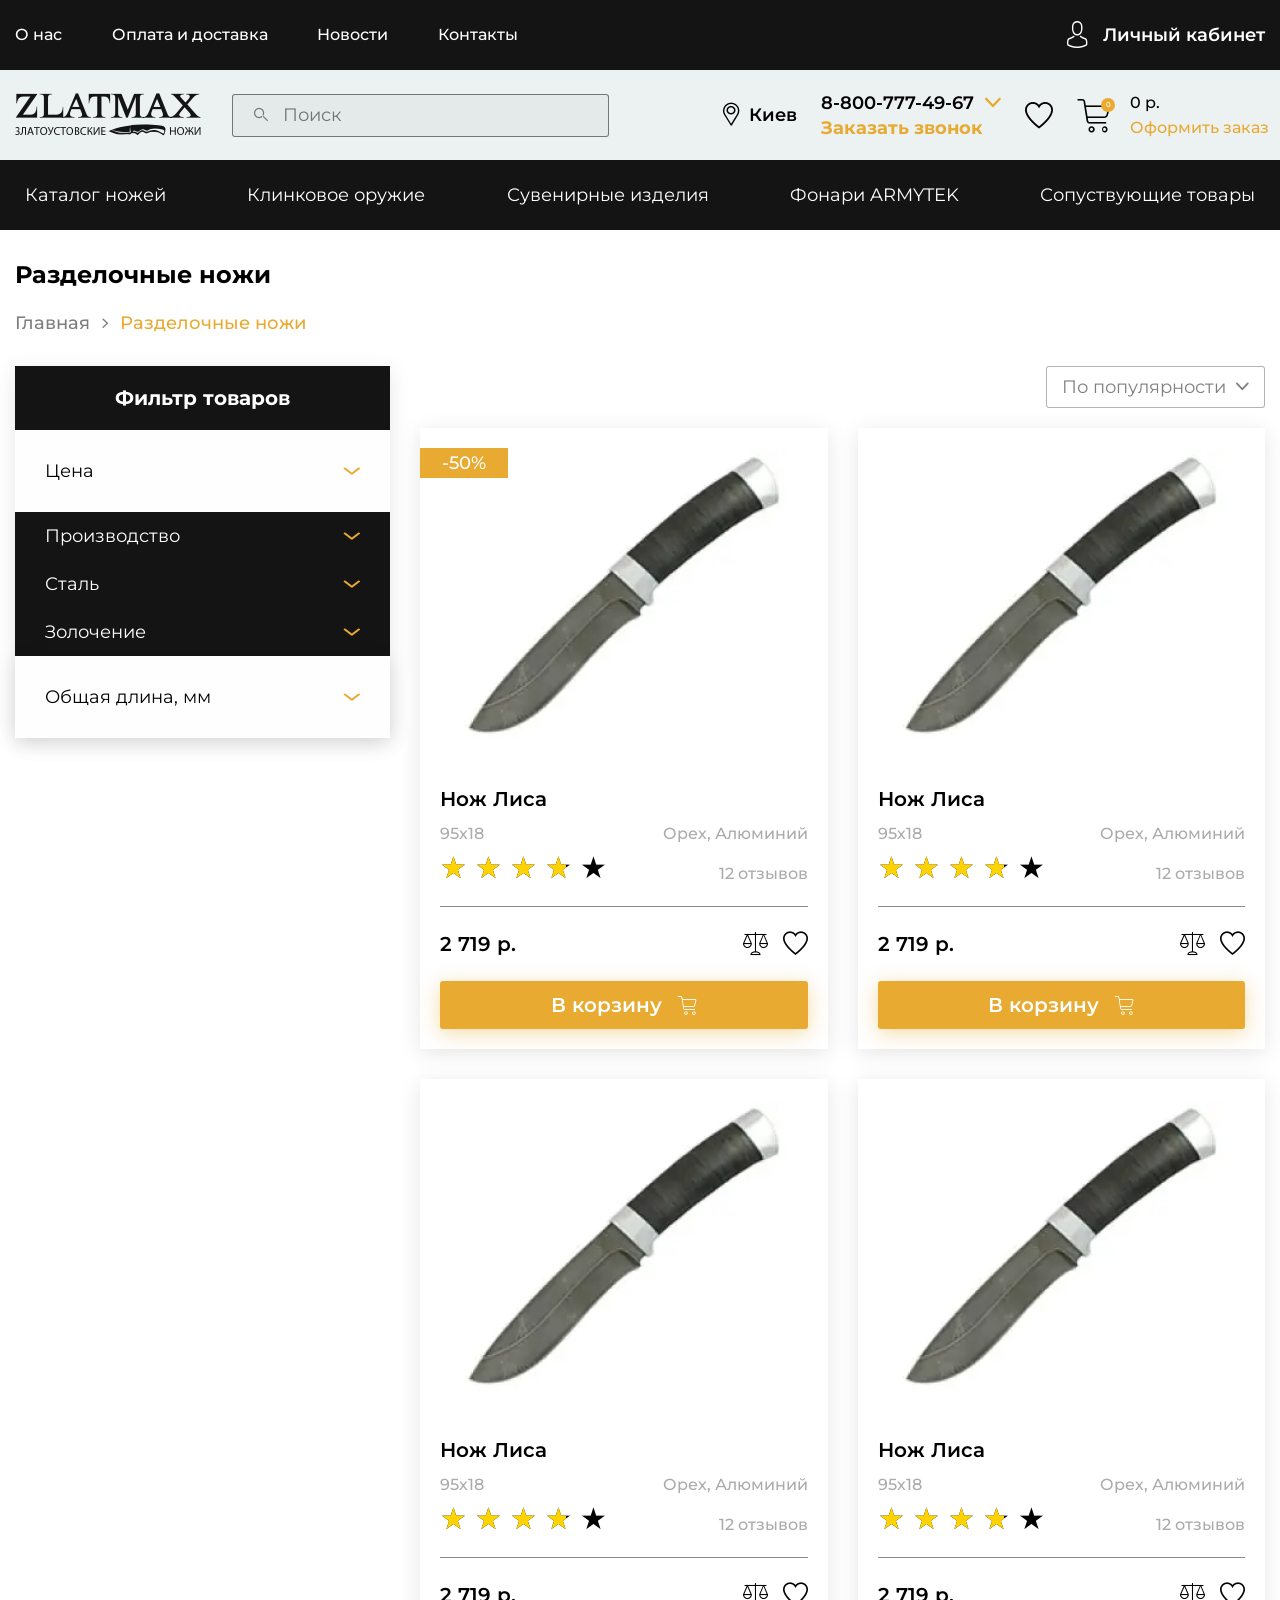
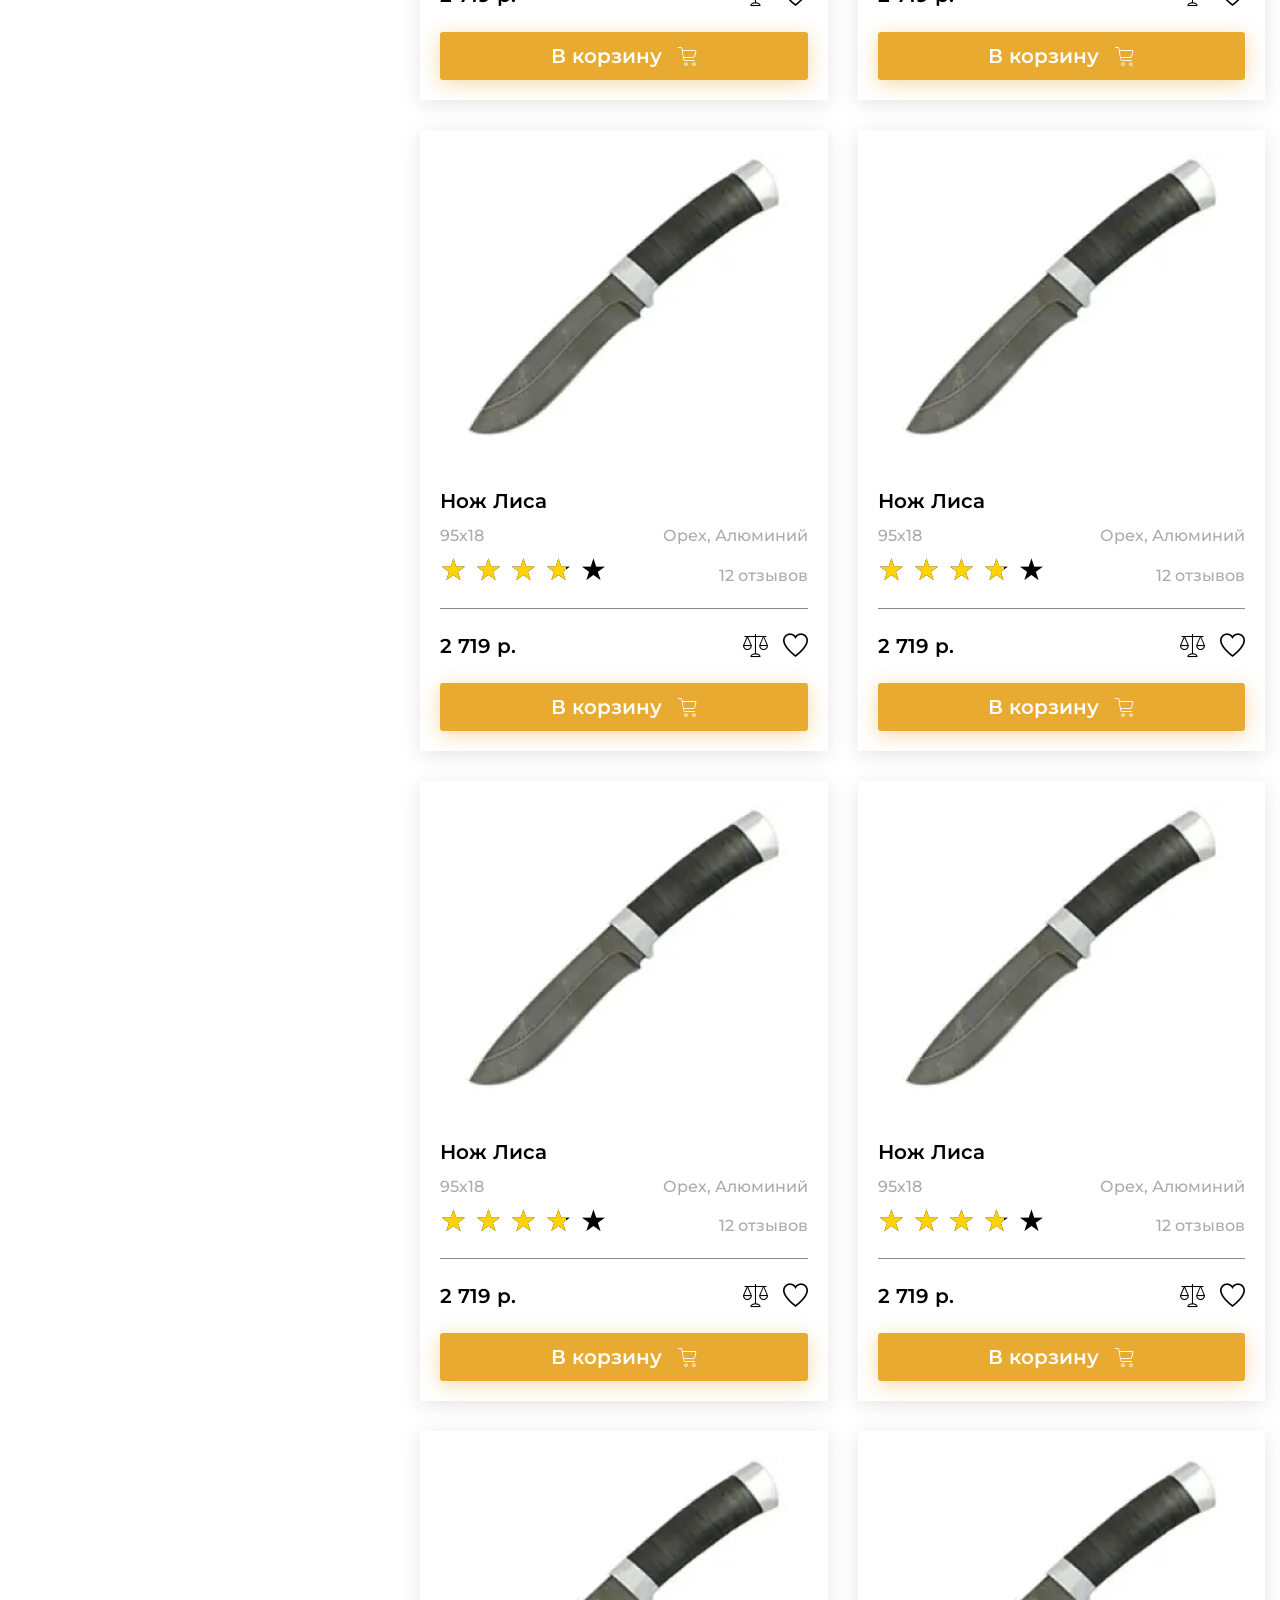
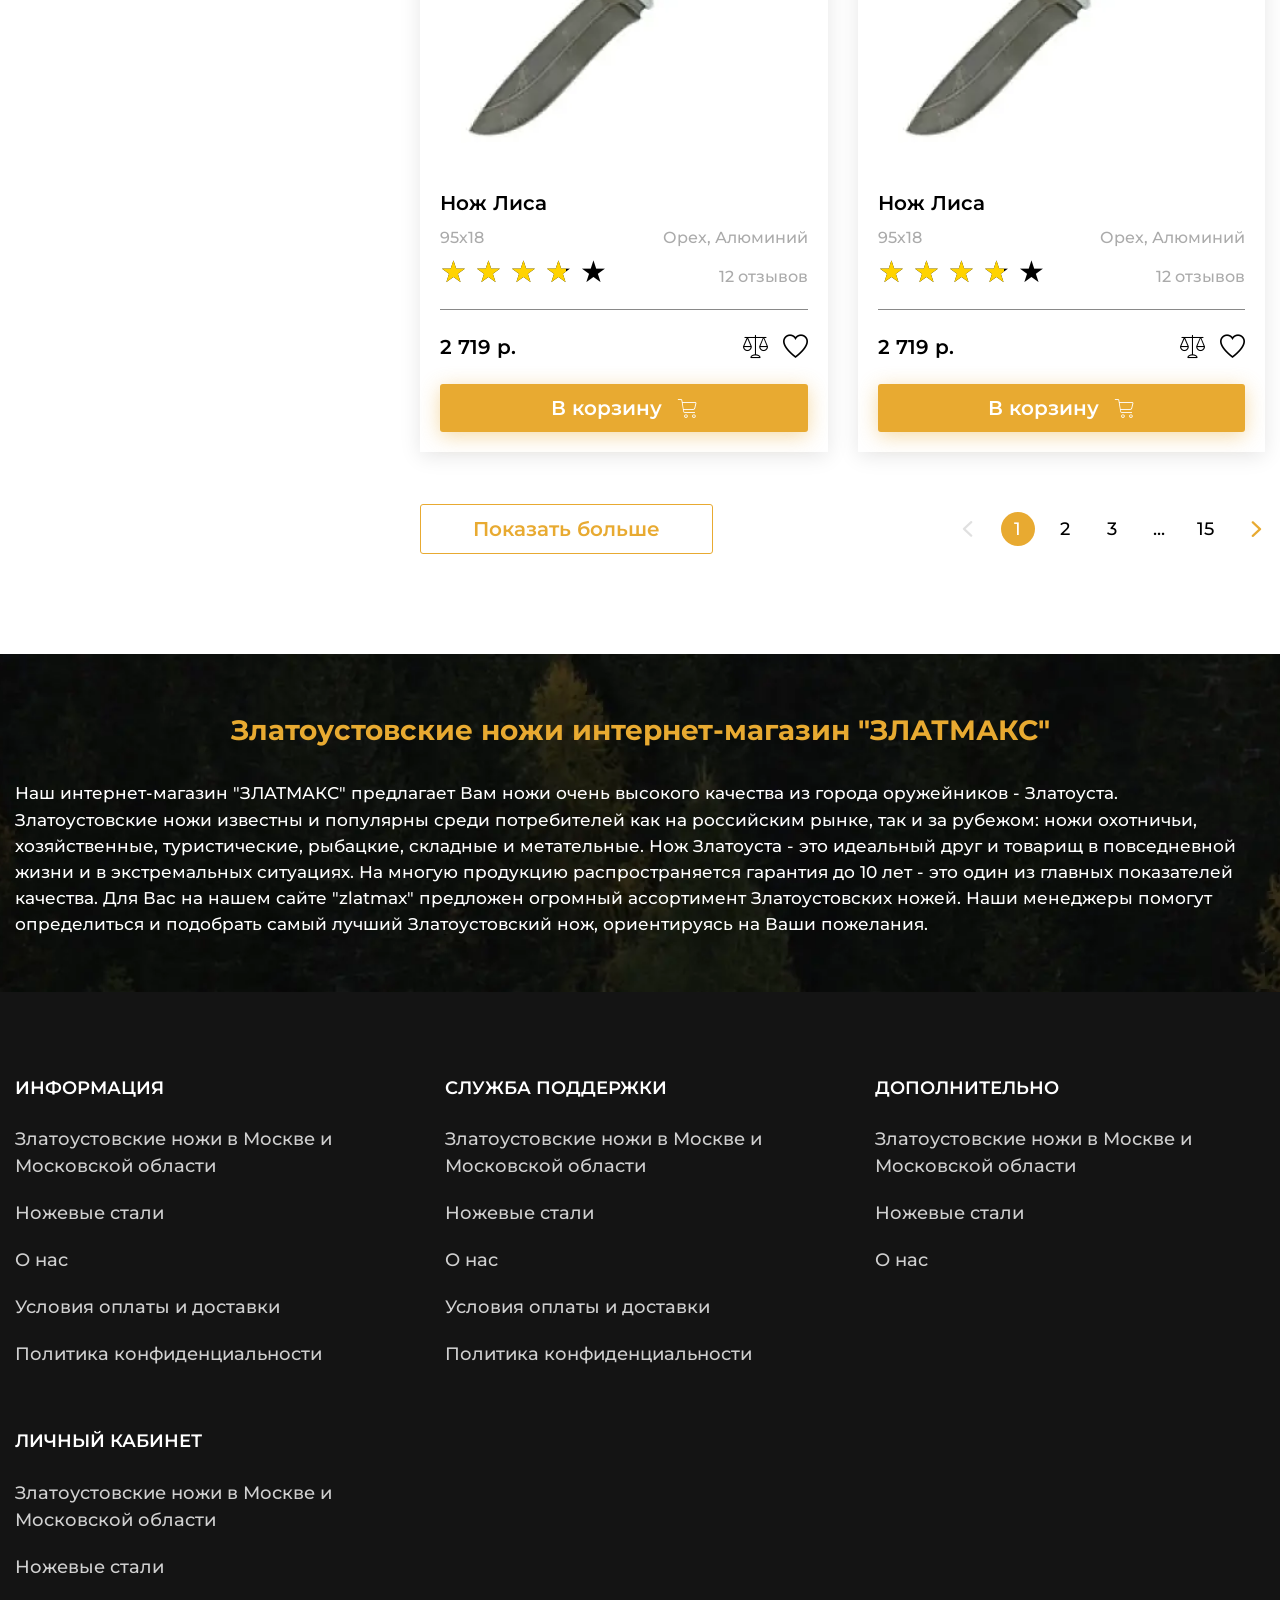
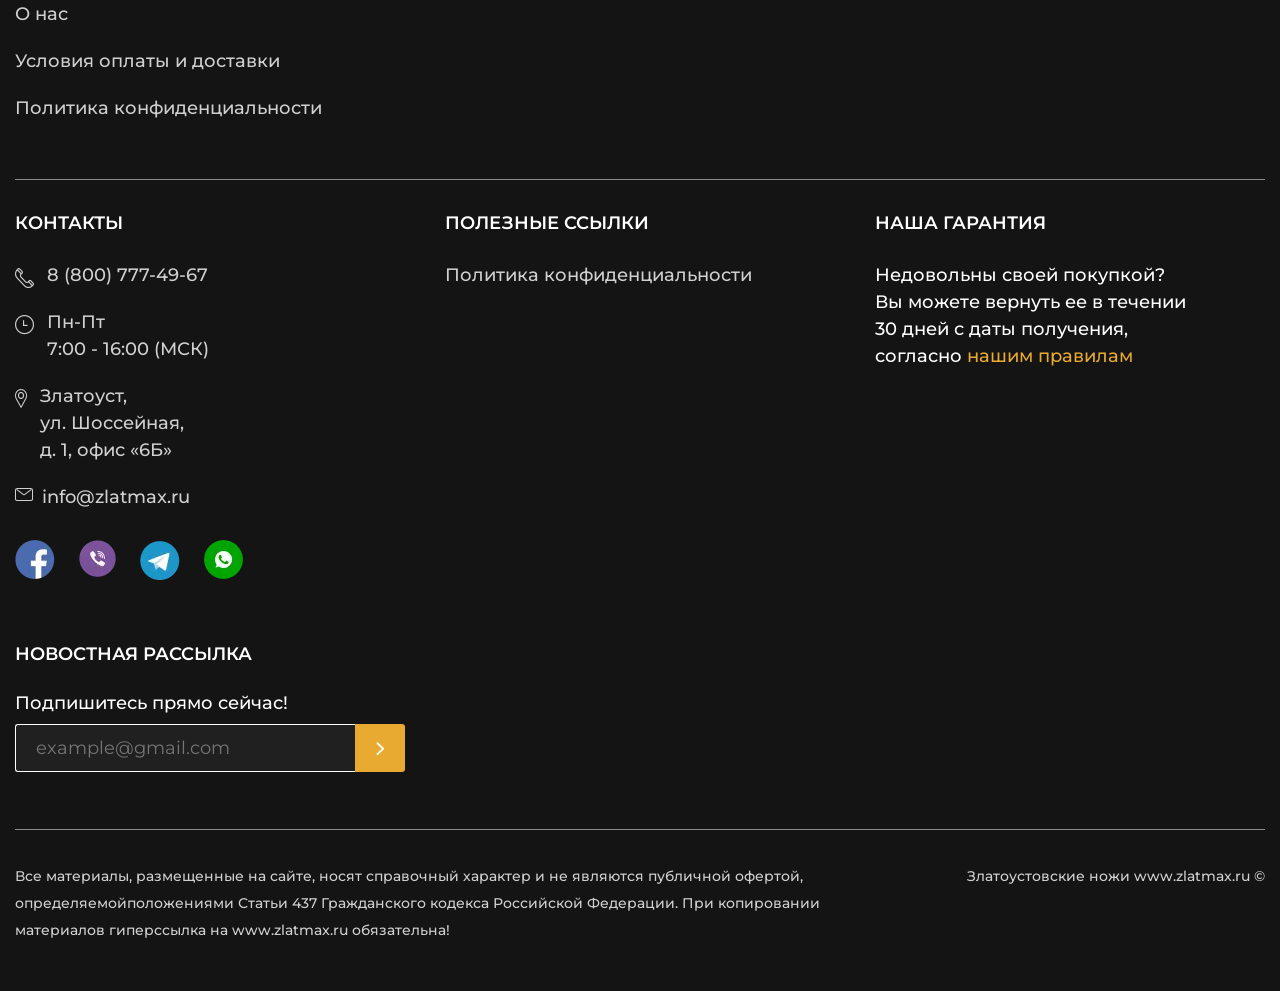
==== commit 5c0e826a: "i genius  i genius i genius i genius" ====
--- a/catalog.html
+++ b/catalog.html
@@ -5,8 +5,8 @@
 	<title>Каталог</title>
 	<meta charset="UTF-8">
 	<meta name="format-detection" content="telephone=no">
-	<link rel="stylesheet" href="css/style.min.css?_v=20221017213439">
-	<link rel="shortcut icon" href="favicon.ico">
+	<link rel="stylesheet" href="css/style.min.css?_v=20221019210030">
+
 	<!-- <meta name="robots" content="noindex, nofollow"> -->
 	<meta name="viewport" content="width=device-width, initial-scale=1.0">
 </head>
@@ -19,13 +19,13 @@
 					<nav class="top-header__menu menu-top-header">
 						<ul data-da=".menu__body,991.98" class="menu-top-header__list">
 							<li class="menu-top-header__item menu-top-header__item_catalog"><a href="" class="menu-top-header__link menu-top-header__link_catalog _icon-arrow-bottom">Каталог товаров</a></li>
-							<li class="menu-top-header__item"><a href="product.html" class="menu-top-header__link">О нас</a></li>
-							<li class="menu-top-header__item"><a href="" class="menu-top-header__link">Оплата и доставка</a></li>
-							<li class="menu-top-header__item"><a href="" class="menu-top-header__link">Новости</a></li>
-							<li class="menu-top-header__item"><a href="" class="menu-top-header__link">Контакты</a></li>
+							<li class="menu-top-header__item"><a href="#text" class="menu-top-header__link">О нас</a></li>
+							<li class="menu-top-header__item"><a href="#main" class="menu-top-header__link">Оплата и доставка</a></li>
+							<li class="menu-top-header_product.html_item"><a href="#product" class="menu-top-header__link">Новости</a></li>
+							<li class="menu-top-header__item"><a href="#contact" class="menu-top-header__link">Контакты</a></li>
 						</ul>
 					</nav>
-					<a href="" class="top-header__user _icon-user"><span>Личный кабинет</span></a>
+					<a href="#" class="top-header__user _icon-user"><span>Личный кабинет</span></a>
 					<nav hidden class="menu">
 						<button type="button" class="menu__icon icon-menu"><span></span></button>
 						<div class="menu__body">
@@ -35,7 +35,7 @@
 			</div>
 			<div class="header__body body-header">
 				<div class="body-header__container">
-					<a href="" class="body-header__logo"></a>
+					<a href="index.html" class="body-header__logo"></a>
 					<div data-da=".catalog-header__container, 479.98" class="body-header__search">
 						<form action="#" class="search-header">
 							<button type="submit" class="search-header__button _icon-search"></button>
@@ -43,7 +43,7 @@
 						</form>
 					</div>
 					<div class="body-header__actions actions-header">
-						<a href="" class="actions-header__location _icon-location"><span>Москва</span></a>
+						<a href="" class="actions-header__location _icon-location"><span>Киев</span></a>
 						<div data-da=".top-header__container,991.98,first" class="actions-header__phones phones-header">
 							<div data-spollers class="phones-header__items">
 								<div class="phones-header__item">
@@ -56,10 +56,10 @@
 									</ul>
 								</div>
 							</div>
-							<button type="button" data-popup="#callback" class="phones-header__callback">Заказать звонок</button>
+							<button type="button" class="phones-header__callback">Заказать звонок</button>
 						</div>
 						<a href="" data-da=".top-header__container,991.98,2" class="actions-header__favorite _icon-favorite"></a>
-						<a href="" data-da=".top-header__container,991.98,2" class="actions-header__cart cart-header">
+						<a href="product.html" data-da=".top-header__container,991.98,2" class="actions-header__cart cart-header">
 							<div class="cart-header__icon _icon-cart"><span>0</span></div>
 							<div class="cart-header__body">
 								<div class="cart-header__summ">0 р.</div>
@@ -76,140 +76,140 @@
 						<ul class="menu-catalog__list">
 							<li class="menu-catalog__item"><button data-parent="1" class="menu-catalog__link">Каталог ножей</button></li>
 							<li class="menu-catalog__item"><button data-parent="2" class="menu-catalog__link">Клинковое оружие</button></li>
-							<li class="menu-catalog__item"><a href="" class="menu-catalog__link">Сувенирные изделия</a></li>
-							<li class="menu-catalog__item"><a href="" class="menu-catalog__link">Фонари ARMYTEK</a></li>
-							<li class="menu-catalog__item"><a href="" class="menu-catalog__link">Сопуствующие товары</a></li>
+							<li class="menu-catalog__item"><button data-parent="1" class="menu-catalog__link">Сувенирные изделия</button></li>
+							<li class="menu-catalog__item"><button data-parent="2" class="menu-catalog__link">Фонари ARMYTEK</button></li>
+							<li class="menu-catalog__item"> <button data-parent="1" class="menu-catalog__link"> Сопуствующие товары</button></li>
 						</ul>
 						<div class="menu-catalog__sub-menu sub-menu-catalog">
 							<button type="button" class="sub-menu-catalog__back _icon-back">Назад</button>
 							<div class="sub-menu-catalog__container">
 								<div hidden data-submenu="1" class="sub-menu-catalog__block">
 									<div class="sub-menu-catalog__category">
-										<a href="" class="sub-menu-catalog__link-category">Категория ножей</a>
+										<a href="#" class="sub-menu-catalog__link-category">Категория ножей</a>
 									</div>
 									<div class="sub-menu-catalog__category">
-										<a href="" class="sub-menu-catalog__link-category">Производство ножей</a>
+										<a href="#" class="sub-menu-catalog__link-category">Производство ножей</a>
 									</div>
 									<div class="sub-menu-catalog__category">
-										<a href="" class="sub-menu-catalog__link-category">Ножи по маркам стали</a>
+										<a href="#" class="sub-menu-catalog__link-category">Ножи по маркам стали</a>
 									</div>
 									<div class="sub-menu-catalog__category">
-										<a href="" class="sub-menu-catalog__link-category">Заточка и полировка ножей</a>
+										<a href="#" class="sub-menu-catalog__link-category">Заточка и полировка ножей</a>
 									</div>
 									<div class="sub-menu-catalog__category">
-										<a href="" class="sub-menu-catalog__link-category">Ножевая мастерская</a>
+										<a href="#" class="sub-menu-catalog__link-category">Ножевая мастерская</a>
 									</div>
 									<ul class="sub-menu-catalog__list">
-										<li class="sub-menu-catalog__item"><a href="" class="sub-menu-catalog__link">Разделочные ножи</a></li>
-										<li class="sub-menu-catalog__item"><a href="" class="sub-menu-catalog__link">Туристические ножи</a></li>
-										<li class="sub-menu-catalog__item"><a href="" class="sub-menu-catalog__link">Ножи охотничьи</a></li>
-										<li class="sub-menu-catalog__item"><a href="" class="sub-menu-catalog__link">Булатные ножи</a></li>
-										<li class="sub-menu-catalog__item"><a href="" class="sub-menu-catalog__link">Ножи из дамаска</a></li>
-										<li class="sub-menu-catalog__item"><a href="" class="sub-menu-catalog__link">Тактического назначения</a></li>
-										<li class="sub-menu-catalog__item"><a href="" class="sub-menu-catalog__link">Метательные ножи</a></li>
-										<li class="sub-menu-catalog__item"><a href="" class="sub-menu-catalog__link">Мачете и кукри</a></li>
-										<li class="sub-menu-catalog__item"><a href="" class="sub-menu-catalog__link">Ножи кухонные</a></li>
+										<li class="sub-menu-catalog__item"><a href="catalog.html" class="sub-menu-catalog__link">Разделочные ножи</a></li>
+										<li class="sub-menu-catalog__item"><a href="catalog.html" class="sub-menu-catalog__link">Туристические ножи</a></li>
+										<li class="sub-menu-catalog__item"><a href="catalog.html" class="sub-menu-catalog__link">Ножи охотничьи</a></li>
+										<li class="sub-menu-catalog__item"><a href="catalog.html" class="sub-menu-catalog__link">Булатные ножи</a></li>
+										<li class="sub-menu-catalog__item"><a href="catalog.html" class="sub-menu-catalog__link">Ножи из дамаска</a></li>
+										<li class="sub-menu-catalog__item"><a href="catalog.html" class="sub-menu-catalog__link">Тактического назначения</a></li>
+										<li class="sub-menu-catalog__item"><a href="catalog.html" class="sub-menu-catalog__link">Метательные ножи</a></li>
+										<li class="sub-menu-catalog__item"><a href="catalog.html" class="sub-menu-catalog__link">Мачете и кукри</a></li>
+										<li class="sub-menu-catalog__item"><a href="catalog.html" class="sub-menu-catalog__link">Ножи кухонные</a></li>
 									</ul>
 									<ul class="sub-menu-catalog__list">
-										<li class="sub-menu-catalog__item"><a href="" class="sub-menu-catalog__link">Ножи АИР</a></li>
-										<li class="sub-menu-catalog__item"><a href="" class="sub-menu-catalog__link">Ножи ЗИК</a></li>
-										<li class="sub-menu-catalog__item"><a href="" class="sub-menu-catalog__link">Ножи ЗЗОСС</a></li>
-										<li class="sub-menu-catalog__item"><a href="" class="sub-menu-catalog__link">Ножи РОСоружие</a></li>
-										<li class="sub-menu-catalog__item"><a href="" class="sub-menu-catalog__link">Ножи Оружейник</a></li>
-										<li class="sub-menu-catalog__item"><a href="" class="sub-menu-catalog__link">Булат Сергея Баранова</a></li>
-										<li class="sub-menu-catalog__item"><a href="" class="sub-menu-catalog__link">Булат Андрея Умерова</a></li>
-										<li class="sub-menu-catalog__item"><a href="" class="sub-menu-catalog__link">Ножи Златко</a></li>
-										<li class="sub-menu-catalog__item"><a href="" class="sub-menu-catalog__link">Ножи Стиль-М</a></li>
-										<li class="sub-menu-catalog__item"><a href="" class="sub-menu-catalog__link">Оружейная компания</a></li>
+										<li class="sub-menu-catalog__item"><a href="catalog.html" class="sub-menu-catalog__link">Ножи АИР</a></li>
+										<li class="sub-menu-catalog__item"><a href="catalog.html" class="sub-menu-catalog__link">Ножи ЗИК</a></li>
+										<li class="sub-menu-catalog__item"><a href="catalog.html" class="sub-menu-catalog__link">Ножи ЗЗОСС</a></li>
+										<li class="sub-menu-catalog__item"><a href="catalog.html" class="sub-menu-catalog__link">Ножи РОСоружие</a></li>
+										<li class="sub-menu-catalog__item"><a href="catalog.html" class="sub-menu-catalog__link">Ножи Оружейник</a></li>
+										<li class="sub-menu-catalog__item"><a href="catalog.html" class="sub-menu-catalog__link">Булат Сергея Баранова</a></li>
+										<li class="sub-menu-catalog__item"><a href="catalog.html" class="sub-menu-catalog__link">Булат Андрея Умерова</a></li>
+										<li class="sub-menu-catalog__item"><a href="catalog.html" class="sub-menu-catalog__link">Ножи Златко</a></li>
+										<li class="sub-menu-catalog__item"><a href="catalog.html" class="sub-menu-catalog__link">Ножи Стиль-М</a></li>
+										<li class="sub-menu-catalog__item"><a href="catalog.html" class="sub-menu-catalog__link">Оружейная компания</a></li>
 									</ul>
 									<ul class="sub-menu-catalog__list">
-										<li class="sub-menu-catalog__item"><a href="" class="sub-menu-catalog__link">Ножи из стали 40х102С2М</a></li>
-										<li class="sub-menu-catalog__item"><a href="" class="sub-menu-catalog__link">Ножи из стали 95х18</a></li>
-										<li class="sub-menu-catalog__item"><a href="" class="sub-menu-catalog__link">Ножи из стали 100х13м</a></li>
-										<li class="sub-menu-catalog__item"><a href="" class="sub-menu-catalog__link">Ножи из стали 110х18м-ШД</a></li>
-										<li class="sub-menu-catalog__item"><a href="" class="sub-menu-catalog__link">Ножи из стали ЭИ-107 ТЦ</a></li>
-										<li class="sub-menu-catalog__item"><a href="" class="sub-menu-catalog__link">Ножи из стали 50х14МФ</a></li>
-										<li class="sub-menu-catalog__item"><a href="" class="sub-menu-catalog__link">Ножи из стали AUS-8</a></li>
-										<li class="sub-menu-catalog__item"><a href="" class="sub-menu-catalog__link">Ножи из стали К340</a></li>
-										<li class="sub-menu-catalog__item"><a href="" class="sub-menu-catalog__link">Ножи из стали M390</a></li>
-										<li class="sub-menu-catalog__item"><a href="" class="sub-menu-catalog__link">Ножи из стали ЭП-766</a></li>
+										<li class="sub-menu-catalog__item"><a href="catalog.html" class="sub-menu-catalog__link">Ножи из стали 40х102С2М</a></li>
+										<li class="sub-menu-catalog__item"><a href="catalog.html" class="sub-menu-catalog__link">Ножи из стали 95х18</a></li>
+										<li class="sub-menu-catalog__item"><a href="catalog.html" class="sub-menu-catalog__link">Ножи из стали 100х13м</a></li>
+										<li class="sub-menu-catalog__item"><a href="catalog.html" class="sub-menu-catalog__link">Ножи из стали 110х18м-ШД</a></li>
+										<li class="sub-menu-catalog__item"><a href="catalog.html" class="sub-menu-catalog__link">Ножи из стали ЭИ-107 ТЦ</a></li>
+										<li class="sub-menu-catalog__item"><a href="catalog.html" class="sub-menu-catalog__link">Ножи из стали 50х14МФ</a></li>
+										<li class="sub-menu-catalog__item"><a href="catalog.html" class="sub-menu-catalog__link">Ножи из стали AUS-8</a></li>
+										<li class="sub-menu-catalog__item"><a href="catalog.html" class="sub-menu-catalog__link">Ножи из стали К340</a></li>
+										<li class="sub-menu-catalog__item"><a href="catalog.html" class="sub-menu-catalog__link">Ножи из стали M390</a></li>
+										<li class="sub-menu-catalog__item"><a href="catalog.html" class="sub-menu-catalog__link">Ножи из стали ЭП-766</a></li>
 									</ul>
 									<ul class="sub-menu-catalog__list">
-										<li class="sub-menu-catalog__item"><a href="" class="sub-menu-catalog__link">Паста ГОИ</a></li>
-										<li class="sub-menu-catalog__item"><a href="" class="sub-menu-catalog__link">Алмазная паста</a></li>
-										<li class="sub-menu-catalog__item"><a href="" class="sub-menu-catalog__link">Бруски и камни для заточки</a></li>
-										<li class="sub-menu-catalog__item"><a href="" class="sub-menu-catalog__link">Заточные системы</a></li>
+										<li class="sub-menu-catalog__item"><a href="catalog.html" class="sub-menu-catalog__link">Паста ГОИ</a></li>
+										<li class="sub-menu-catalog__item"><a href="catalog.html" class="sub-menu-catalog__link">Алмазная паста</a></li>
+										<li class="sub-menu-catalog__item"><a href="catalog.html" class="sub-menu-catalog__link">Бруски и камни для заточки</a></li>
+										<li class="sub-menu-catalog__item"><a href="catalog.html" class="sub-menu-catalog__link">Заточные системы</a></li>
 									</ul>
 									<ul class="sub-menu-catalog__list">
-										<li class="sub-menu-catalog__item"><a href="" class="sub-menu-catalog__link">Ножевые клинки</a></li>
-										<li class="sub-menu-catalog__item"><a href="" class="sub-menu-catalog__link">Заготовки для ножей</a></li>
-										<li class="sub-menu-catalog__item"><a href="" class="sub-menu-catalog__link">Литье для ножей</a></li>
-										<li class="sub-menu-catalog__item"><a href="" class="sub-menu-catalog__link">Материалы для рукоятей</a></li>
-										<li class="sub-menu-catalog__item"><a href="" class="sub-menu-catalog__link">Уход за рукоятиями ножей</a></li>
+										<li class="sub-menu-catalog__item"><a href="catalog.html" class="sub-menu-catalog__link">Ножевые клинки</a></li>
+										<li class="sub-menu-catalog__item"><a href="catalog.html" class="sub-menu-catalog__link">Заготовки для ножей</a></li>
+										<li class="sub-menu-catalog__item"><a href="catalog.html" class="sub-menu-catalog__link">Литье для ножей</a></li>
+										<li class="sub-menu-catalog__item"><a href="catalog.html" class="sub-menu-catalog__link">Материалы для рукоятей</a></li>
+										<li class="sub-menu-catalog__item"><a href="catalog.html" class="sub-menu-catalog__link">Уход за рукоятиями ножей</a></li>
 									</ul>
 									<div class="sub-menu-catalog__footer">
-										<a href="" class="sub-menu-catalog__all">Смотреть все</a>
+										<a href="catalog.html" class="sub-menu-catalog__all">Смотреть все</a>
 									</div>
 									<div class="sub-menu-catalog__footer">
-										<a href="" class="sub-menu-catalog__all">Смотреть все</a>
+										<a href="catalog.html" class="sub-menu-catalog__all">Смотреть все</a>
 									</div>
 									<div class="sub-menu-catalog__footer">
-										<a href="" class="sub-menu-catalog__all">Смотреть все</a>
+										<a href="catalog.html" class="sub-menu-catalog__all">Смотреть все</a>
 									</div>
 									<div class="sub-menu-catalog__footer">
-										<a href="" class="sub-menu-catalog__all">Смотреть все</a>
+										<a href="catalog.html" class="sub-menu-catalog__all">Смотреть все</a>
 									</div>
 									<div class="sub-menu-catalog__footer">
-										<a href="" class="sub-menu-catalog__all">Смотреть все</a>
+										<a href="catalog.html" class="sub-menu-catalog__all">Смотреть все</a>
 									</div>
 								</div>
 								<div hidden data-submenu="2" class="sub-menu-catalog__block">
 									<div class="sub-menu-catalog__category">
-										<a href="" class="sub-menu-catalog__link-category">Категория ножей</a>
+										<a href="#" class="sub-menu-catalog__link-category">Категория ножей</a>
 									</div>
 									<div class="sub-menu-catalog__category">
-										<a href="" class="sub-menu-catalog__link-category">Производство ножей</a>
+										<a href="#" class="sub-menu-catalog__link-category">Производство ножей</a>
 									</div>
 									<div class="sub-menu-catalog__category">
-										<a href="" class="sub-menu-catalog__link-category">Заточка и полировка ножей</a>
+										<a href="#" class="sub-menu-catalog__link-category">Заточка и полировка ножей</a>
 									</div>
 									<ul class="sub-menu-catalog__list">
-										<li class="sub-menu-catalog__item"><a href="" class="sub-menu-catalog__link">Разделочные ножи</a></li>
-										<li class="sub-menu-catalog__item"><a href="" class="sub-menu-catalog__link">Туристические ножи</a></li>
-										<li class="sub-menu-catalog__item"><a href="" class="sub-menu-catalog__link">Ножи охотничьи</a></li>
-										<li class="sub-menu-catalog__item"><a href="" class="sub-menu-catalog__link">Булатные ножи</a></li>
-										<li class="sub-menu-catalog__item"><a href="" class="sub-menu-catalog__link">Ножи из дамаска</a></li>
-										<li class="sub-menu-catalog__item"><a href="" class="sub-menu-catalog__link">Тактического назначения</a></li>
-										<li class="sub-menu-catalog__item"><a href="" class="sub-menu-catalog__link">Метательные ножи</a></li>
-										<li class="sub-menu-catalog__item"><a href="" class="sub-menu-catalog__link">Мачете и кукри</a></li>
-										<li class="sub-menu-catalog__item"><a href="" class="sub-menu-catalog__link">Ножи кухонные</a></li>
+										<li class="sub-menu-catalog__item"><a href="catalog.html" class="sub-menu-catalog__link">Разделочные ножи</a></li>
+										<li class="sub-menu-catalog__item"><a href="catalog.html" class="sub-menu-catalog__link">Туристические ножи</a></li>
+										<li class="sub-menu-catalog__item"><a href="catalog.html" class="sub-menu-catalog__link">Ножи охотничьи</a></li>
+										<li class="sub-menu-catalog__item"><a href="catalog.html" class="sub-menu-catalog__link">Булатные ножи</a></li>
+										<li class="sub-menu-catalog__item"><a href="catalog.html" class="sub-menu-catalog__link">Ножи из дамаска</a></li>
+										<li class="sub-menu-catalog__item"><a href="catalog.html" class="sub-menu-catalog__link">Тактического назначения</a></li>
+										<li class="sub-menu-catalog__item"><a href="catalog.html" class="sub-menu-catalog__link">Метательные ножи</a></li>
+										<li class="sub-menu-catalog__item"><a href="catalog.html" class="sub-menu-catalog__link">Мачете и кукри</a></li>
+										<li class="sub-menu-catalog__item"><a href="catalog.html" class="sub-menu-catalog__link">Ножи кухонные</a></li>
 									</ul>
 									<ul class="sub-menu-catalog__list">
-										<li class="sub-menu-catalog__item"><a href="" class="sub-menu-catalog__link">Ножи АИР</a></li>
-										<li class="sub-menu-catalog__item"><a href="" class="sub-menu-catalog__link">Ножи ЗИК</a></li>
-										<li class="sub-menu-catalog__item"><a href="" class="sub-menu-catalog__link">Ножи ЗЗОСС</a></li>
-										<li class="sub-menu-catalog__item"><a href="" class="sub-menu-catalog__link">Ножи РОСоружие</a></li>
-										<li class="sub-menu-catalog__item"><a href="" class="sub-menu-catalog__link">Ножи Оружейник</a></li>
-										<li class="sub-menu-catalog__item"><a href="" class="sub-menu-catalog__link">Булат Сергея Баранова</a></li>
-										<li class="sub-menu-catalog__item"><a href="" class="sub-menu-catalog__link">Булат Андрея Умерова</a></li>
-										<li class="sub-menu-catalog__item"><a href="" class="sub-menu-catalog__link">Ножи Златко</a></li>
-										<li class="sub-menu-catalog__item"><a href="" class="sub-menu-catalog__link">Ножи Стиль-М</a></li>
-										<li class="sub-menu-catalog__item"><a href="" class="sub-menu-catalog__link">Оружейная компания</a></li>
+										<li class="sub-menu-catalog__item"><a href="catalog.html" class="sub-menu-catalog__link">Ножи АИР</a></li>
+										<li class="sub-menu-catalog__item"><a href="catalog.html" class="sub-menu-catalog__link">Ножи ЗИК</a></li>
+										<li class="sub-menu-catalog__item"><a href="catalog.html" class="sub-menu-catalog__link">Ножи ЗЗОСС</a></li>
+										<li class="sub-menu-catalog__item"><a href="catalog.html" class="sub-menu-catalog__link">Ножи РОСоружие</a></li>
+										<li class="sub-menu-catalog__item"><a href="catalog.html" class="sub-menu-catalog__link">Ножи Оружейник</a></li>
+										<li class="sub-menu-catalog__item"><a href="catalog.html" class="sub-menu-catalog__link">Булат Сергея Баранова</a></li>
+										<li class="sub-menu-catalog__item"><a href="catalog.html" class="sub-menu-catalog__link">Булат Андрея Умерова</a></li>
+										<li class="sub-menu-catalog__item"><a href="catalog.html" class="sub-menu-catalog__link">Ножи Златко</a></li>
+										<li class="sub-menu-catalog__item"><a href="catalog.html" class="sub-menu-catalog__link">Ножи Стиль-М</a></li>
+										<li class="sub-menu-catalog__item"><a href="catalog.html" class="sub-menu-catalog__link">Оружейная компания</a></li>
 									</ul>
 									<ul class="sub-menu-catalog__list">
-										<li class="sub-menu-catalog__item"><a href="" class="sub-menu-catalog__link">Паста ГОИ</a></li>
-										<li class="sub-menu-catalog__item"><a href="" class="sub-menu-catalog__link">Алмазная паста</a></li>
-										<li class="sub-menu-catalog__item"><a href="" class="sub-menu-catalog__link">Бруски и камни для заточки</a></li>
-										<li class="sub-menu-catalog__item"><a href="" class="sub-menu-catalog__link">Заточные системы</a></li>
+										<li class="sub-menu-catalog__item"><a href="catalog.html" class="sub-menu-catalog__link">Паста ГОИ</a></li>
+										<li class="sub-menu-catalog__item"><a href="catalog.html" class="sub-menu-catalog__link">Алмазная паста</a></li>
+										<li class="sub-menu-catalog__item"><a href="catalog.html" class="sub-menu-catalog__link">Бруски и камни для заточки</a></li>
+										<li class="sub-menu-catalog__item"><a href="catalog.html" class="sub-menu-catalog__link">Заточные системы</a></li>
 									</ul>
 									<div class="sub-menu-catalog__footer">
-										<a href="" class="sub-menu-catalog__all">Смотреть все</a>
+										<a href="catalog.html" class="sub-menu-catalog__all">Смотреть все</a>
 									</div>
 									<div class="sub-menu-catalog__footer">
-										<a href="" class="sub-menu-catalog__all">Смотреть все</a>
+										<a href="catalog.html" class="sub-menu-catalog__all">Смотреть все</a>
 									</div>
 									<div class="sub-menu-catalog__footer">
-										<a href="" class="sub-menu-catalog__all">Смотреть все</a>
+										<a href="catalog.html" class="sub-menu-catalog__all">Смотреть все</a>
 									</div>
 								</div>
 							</div>
@@ -225,7 +225,7 @@
 					<nav class="page__breadcrumbs breadcrumbs">
 						<ul class="breadcrumbs__list">
 							<li class="breadcrumbs__item">
-								<a href="" class="breadcrumbs__link">Главная</a>
+								<a href="index.html" class="breadcrumbs__link">Главная</a>
 							</li>
 							<li class="breadcrumbs__item">
 								<span class="breadcrumbs__current">Разделочные ножи</span>
@@ -263,12 +263,122 @@
 										</div>
 										<div class="item-filter-catalog__checkbox checkbox">
 											<input id="c_3" data-error="Ошибка" class="checkbox__input" type="checkbox" value="1" name="form[]">
-											<label for="c_3" class="checkbox__label"><span class="checkbox__text">АиР <small>(250)</small></span></label>
+											<label for="c_3" class="checkbox__label"><span class="checkbox__text">Булат Умерова <small>(250)</small></span></label>
 										</div>
 										<div class="item-filter-catalog__checkbox checkbox">
 											<input id="c_4" data-error="Ошибка" class="checkbox__input" type="checkbox" value="1" name="form[]">
-											<label for="c_4" class="checkbox__label"><span class="checkbox__text">АиР <small>(250)</small></span></label>
-										</div>
+											<label for="c_4" class="checkbox__label"><span class="checkbox__text">ЗЗОСС <small>(250)</small></span></label>
+										</div>
+										<div class="item-filter-catalog__checkbox checkbox">
+											<input id="c_24" data-error="Ошибка" class="checkbox__input" type="checkbox" value="1" name="form[]">
+											<label for="c_24" class="checkbox__label"><span class="checkbox__text">ЗИК <small>(170)</small></span></label>
+										</div>
+										<div class="item-filter-catalog__checkbox checkbox">
+											<input id="c_25" data-error="Ошибка" class="checkbox__input" type="checkbox" value="1" name="form[]">
+											<label for="c_25" class="checkbox__label"><span class="checkbox__text">ЗЛАТКО <small>(170)</small></span></label>
+										</div>
+										<div class="item-filter-catalog__checkbox checkbox">
+											<input id="c_26" data-error="Ошибка" class="checkbox__input" type="checkbox" value="1" name="form[]">
+											<label for="c_26" class="checkbox__label"><span class="checkbox__text">ЗлатПрофит <small>(170)</small></span></label>
+										</div>
+										<div class="item-filter-catalog__checkbox checkbox">
+											<input id="c_27" data-error="Ошибка" class="checkbox__input" type="checkbox" value="1" name="form[]">
+											<label for="c_27" class="checkbox__label"><span class="checkbox__text">ЗОК <small>(170)</small></span></label>
+										</div>
+										<div class="item-filter-catalog__checkbox checkbox">
+											<input id="c_28" data-error="Ошибка" class="checkbox__input" type="checkbox" value="1" name="form[]">
+											<label for="c_28" class="checkbox__label"><span class="checkbox__text">НИКОН <small>(170)</small></span></label>
+										</div>
+										<div class="item-filter-catalog__checkbox checkbox">
+											<input id="c_29" data-error="Ошибка" class="checkbox__input" type="checkbox" value="1" name="form[]">
+											<label for="c_29" class="checkbox__label"><span class="checkbox__text">Оружейник <small>(170)</small></span></label>
+										</div>
+
+									</div>
+								</div>
+								<div class="filter-catalog__item item-filter-catalog">
+									<button type="button" data-spoller class="item-filter-catalog__title _icon-spoller-arrow">Сталь</button>
+									<div class="item-filter-catalog__body">
+										<div class="item-filter-catalog__checkbox checkbox">
+											<input id="c_11" data-error="Ошибка" class="checkbox__input" type="checkbox" value="1" name="form[]">
+											<label for="c_11" class="checkbox__label"><span class="checkbox__text">100Х13М <small>(250)</small></span></label>
+										</div>
+										<div class="item-filter-catalog__checkbox checkbox">
+											<input id="c_12" data-error="Ошибка" class="checkbox__input" type="checkbox" value="1" name="form[]">
+											<label for="c_12" class="checkbox__label"><span class="checkbox__text">40Х10С2М (ЭИ-107) <small>(35)</small></span></label>
+										</div>
+										<div class="item-filter-catalog__checkbox checkbox">
+											<input id="c_13" data-error="Ошибка" class="checkbox__input" type="checkbox" value="1" name="form[]">
+											<label for="c_13" class="checkbox__label"><span class="checkbox__text">50Х14МФ <small>(110)</small></span></label>
+										</div>
+										<div class="item-filter-catalog__checkbox checkbox">
+											<input id="c_14" data-error="Ошибка" class="checkbox__input" type="checkbox" value="1" name="form[]">
+											<label for="c_14" class="checkbox__label"><span class="checkbox__text">95Х18 <small>(250)</small></span></label>
+										</div>
+										<div class="item-filter-catalog__checkbox checkbox">
+											<input id="c_15" data-error="Ошибка" class="checkbox__input" type="checkbox" value="1" name="form[]">
+											<label for="c_15" class="checkbox__label"><span class="checkbox__text">95Х18 <small>(250)</small></span></label>
+										</div>
+										<div class="item-filter-catalog__checkbox checkbox">
+											<input id="c_16" data-error="Ошибка" class="checkbox__input" type="checkbox" value="1" name="form[]">
+											<label for="c_16" class="checkbox__label"><span class="checkbox__text">AUS-8<small>(170)</small></span></label>
+										</div>
+										<div class="item-filter-catalog__checkbox checkbox">
+											<input id="c_17" data-error="Ошибка" class="checkbox__input" type="checkbox" value="1" name="form[]">
+											<label for="c_17" class="checkbox__label"><span class="checkbox__text">ELMAX <small>(170)</small></span></label>
+										</div>
+										<div class="item-filter-catalog__checkbox checkbox">
+											<input id="c_18" data-error="Ошибка" class="checkbox__input" type="checkbox" value="1" name="form[]">
+											<label for="c_18" class="checkbox__label"><span class="checkbox__text">RWL-34 <small>(170)</small></span></label>
+										</div>
+										<div class="item-filter-catalog__checkbox checkbox">
+											<input id="c_19" data-error="Ошибка" class="checkbox__input" type="checkbox" value="1" name="form[]">
+											<label for="c_19" class="checkbox__label"><span class="checkbox__text">Дамаск <small>(170)</small></span></label>
+										</div>
+										<div class="item-filter-catalog__checkbox checkbox">
+											<input id="c_20" data-error="Ошибка" class="checkbox__input" type="checkbox" value="1" name="form[]">
+											<label for="c_20" class="checkbox__label"><span class="checkbox__text">К340 <small>(170)</small></span></label>
+										</div>
+										<div class="item-filter-catalog__checkbox checkbox">
+											<input id="c_21" data-error="Ошибка" class="checkbox__input" type="checkbox" value="1" name="form[]">
+											<label for="c_21" class="checkbox__label"><span class="checkbox__text">Литой булат <small>(170)</small></span></label>
+										</div>
+										<div class="item-filter-catalog__checkbox checkbox">
+											<input id="c_22" data-error="Ошибка" class="checkbox__input" type="checkbox" value="1" name="form[]">
+											<label for="c_22" class="checkbox__label"><span class="checkbox__text">Литой булат <small>(170)</small></span></label>
+										</div>
+										<div class="item-filter-catalog__checkbox checkbox">
+											<input id="c_23" data-error="Ошибка" class="checkbox__input" type="checkbox" value="1" name="form[]">
+											<label for="c_23" class="checkbox__label"><span class="checkbox__text">Литой булат <small>(170)</small></span></label>
+										</div>
+										<div class="item-filter-catalog__checkbox checkbox">
+											<input id="c_24" data-error="Ошибка" class="checkbox__input" type="checkbox" value="1" name="form[]">
+											<label for="c_24" class="checkbox__label"><span class="checkbox__text">М390 <small>(170)</small></span></label>
+										</div>
+
+									</div>
+								</div>
+								<div class="filter-catalog__item item-filter-catalog">
+									<button type="button" data-spoller class="item-filter-catalog__title _icon-spoller-arrow">Золочение</button>
+									<div class="item-filter-catalog__body">
+										<div class="item-filter-catalog__checkbox checkbox">
+											<input id="c_30" data-error="Ошибка" class="checkbox__input" type="checkbox" value="1" name="form[]">
+											<label for="c_30" class="checkbox__label"><span class="checkbox__text">Золочение клинка </span></label>
+										</div>
+										<div class="item-filter-catalog__checkbox checkbox">
+											<input id="c_31" data-error="Ошибка" class="checkbox__input" type="checkbox" value="1" name="form[]">
+											<label for="c_31" class="checkbox__label"><span class="checkbox__text">Золочение рисунка на клинке </span></label>
+										</div>
+									</div>
+								</div>
+								<div class="filter-catalog filter-catalog2 price-filter">
+									<button type="button" data-spoller class="price-filter__title _icon-spoller-arrow">Общая длина, мм</button>
+									<div data-range class="price-filter__body">
+										<div class="price-filter__inputs">
+											<input data-range-from="90" autocomplete="off" type="text" value="500" name="form[]" class="price-filter__input">
+											<input data-range-to="100" autocomplete="off" type="text" value="1000" name="form[]" class="price-filter__input">
+										</div>
+										<div data-range-item class="price-filter__range"></div>
 									</div>
 								</div>
 							</div>
@@ -277,22 +387,22 @@
 							<div class="catalog__control">
 								<select name="form[]" class="control">
 									<option value="1" selected>По популярности</option>
-									<option value="2">По популярности</option>
-									<option value="3">По популярности</option>
-									<option value="4">По популярности</option>
+									<option value="2">Очень популярний</option>
+									<option value="3">популяриний </option>
+									<option value="4">непопулярний</option>
 								</select>
 							</div>
 							<div class="catalog__products">
 								<article class="product-card">
 									<div class="product-card__sale">-50%</div>
-									<a href="" class="product-card__image">
+									<a href="product.html" class="product-card__image">
 										<span class="product-card__item-image-ibg product-card__item-image-ibg_contain">
-											<picture><source srcset="img/product-card/image.webp" type="image/webp"><img src="img/product-card/image.jpg?_v=1666031679296" alt="Картинка"></picture>
+											<picture><source srcset="img/product-card/image.webp" type="image/webp"><img src="img/product-card/image.jpg?_v=1666202430645" alt="Картинка"></picture>
 										</span>
 									</a>
 									<div class="product-card__body">
 										<h4 class="product-card__title">
-											<a href="" class="product-card__link-title">Нож Лиса</a>
+											<a href="product.html" class="product-card__link-title">Нож Лиса</a>
 										</h4>
 										<div class="product-card__info info-product-card">
 											<div class="info-product-card__size">95х18</div>
@@ -314,21 +424,21 @@
 										</div>
 										<div class="product-card__footer">
 											<div class="product-card__price">2 719 р.</div>
-											<a href="" class="product-card__compare _icon-compare"></a>
-											<a href="" class="product-card__favorite _icon-favorite"></a>
+											<a href="#" class="product-card__compare _icon-compare"></a>
+											<a href="#" class="product-card__favorite _icon-favorite"></a>
 										</div>
 										<button type="button" class="product-card__cart button"><span class="_icon-cart">В корзину</span></button>
 									</div>
 								</article>
 								<article class="product-card">
-									<a href="" class="product-card__image">
+									<a href="product.html" class="product-card__image">
 										<span class="product-card__item-image-ibg product-card__item-image-ibg_contain">
-											<picture><source srcset="img/product-card/image.webp" type="image/webp"><img src="img/product-card/image.jpg?_v=1666031679296" alt="Картинка"></picture>
+											<picture><source srcset="img/product-card/image.webp" type="image/webp"><img src="img/product-card/image.jpg?_v=1666202430645" alt="Картинка"></picture>
 										</span>
 									</a>
 									<div class="product-card__body">
 										<h4 class="product-card__title">
-											<a href="" class="product-card__link-title">Нож Лиса</a>
+											<a href="product.html" class="product-card__link-title">Нож Лиса</a>
 										</h4>
 										<div class="product-card__info info-product-card">
 											<div class="info-product-card__size">95х18</div>
@@ -350,21 +460,21 @@
 										</div>
 										<div class="product-card__footer">
 											<div class="product-card__price">2 719 р.</div>
-											<a href="" class="product-card__compare _icon-compare"></a>
-											<a href="" class="product-card__favorite _icon-favorite"></a>
+											<a href="#" class="product-card__compare _icon-compare"></a>
+											<a href="#" class="product-card__favorite _icon-favorite"></a>
 										</div>
 										<button type="button" class="product-card__cart button"><span class="_icon-cart">В корзину</span></button>
 									</div>
 								</article>
 								<article class="product-card">
-									<a href="" class="product-card__image">
+									<a href="product.html" class="product-card__image">
 										<span class="product-card__item-image-ibg product-card__item-image-ibg_contain">
-											<picture><source srcset="img/product-card/image.webp" type="image/webp"><img src="img/product-card/image.jpg?_v=1666031679296" alt="Картинка"></picture>
+											<picture><source srcset="img/product-card/image.webp" type="image/webp"><img src="img/product-card/image.jpg?_v=1666202430645" alt="Картинка"></picture>
 										</span>
 									</a>
 									<div class="product-card__body">
 										<h4 class="product-card__title">
-											<a href="" class="product-card__link-title">Нож Лиса</a>
+											<a hrefproduct.html class="product-card__link-title">Нож Лиса</a>
 										</h4>
 										<div class="product-card__info info-product-card">
 											<div class="info-product-card__size">95х18</div>
@@ -386,21 +496,21 @@
 										</div>
 										<div class="product-card__footer">
 											<div class="product-card__price">2 719 р.</div>
-											<a href="" class="product-card__compare _icon-compare"></a>
-											<a href="" class="product-card__favorite _icon-favorite"></a>
+											<a href="#" class="product-card__compare _icon-compare"></a>
+											<a href="#" class="product-card__favorite _icon-favorite"></a>
 										</div>
 										<button type="button" class="product-card__cart button"><span class="_icon-cart">В корзину</span></button>
 									</div>
 								</article>
 								<article class="product-card">
-									<a href="" class="product-card__image">
+									<a href="product.html" class="product-card__image">
 										<span class="product-card__item-image-ibg product-card__item-image-ibg_contain">
-											<picture><source srcset="img/product-card/image.webp" type="image/webp"><img src="img/product-card/image.jpg?_v=1666031679296" alt="Картинка"></picture>
+											<picture><source srcset="img/product-card/image.webp" type="image/webp"><img src="img/product-card/image.jpg?_v=1666202430645" alt="Картинка"></picture>
 										</span>
 									</a>
 									<div class="product-card__body">
 										<h4 class="product-card__title">
-											<a href="" class="product-card__link-title">Нож Лиса</a>
+											<a href="product.html" class="product-card__link-title">Нож Лиса</a>
 										</h4>
 										<div class="product-card__info info-product-card">
 											<div class="info-product-card__size">95х18</div>
@@ -422,21 +532,21 @@
 										</div>
 										<div class="product-card__footer">
 											<div class="product-card__price">2 719 р.</div>
-											<a href="" class="product-card__compare _icon-compare"></a>
-											<a href="" class="product-card__favorite _icon-favorite"></a>
+											<a href="#" class="product-card__compare _icon-compare"></a>
+											<a href="#" class="product-card__favorite _icon-favorite"></a>
 										</div>
 										<button type="button" class="product-card__cart button"><span class="_icon-cart">В корзину</span></button>
 									</div>
 								</article>
 								<article class="product-card">
-									<a href="" class="product-card__image">
+									<a href="product.html" class="product-card__image">
 										<span class="product-card__item-image-ibg product-card__item-image-ibg_contain">
-											<picture><source srcset="img/product-card/image.webp" type="image/webp"><img src="img/product-card/image.jpg?_v=1666031679296" alt="Картинка"></picture>
+											<picture><source srcset="img/product-card/image.webp" type="image/webp"><img src="img/product-card/image.jpg?_v=1666202430645" alt="Картинка"></picture>
 										</span>
 									</a>
 									<div class="product-card__body">
 										<h4 class="product-card__title">
-											<a href="" class="product-card__link-title">Нож Лиса</a>
+											<a href="product.html" class="product-card__link-title">Нож Лиса</a>
 										</h4>
 										<div class="product-card__info info-product-card">
 											<div class="info-product-card__size">95х18</div>
@@ -458,21 +568,21 @@
 										</div>
 										<div class="product-card__footer">
 											<div class="product-card__price">2 719 р.</div>
-											<a href="" class="product-card__compare _icon-compare"></a>
-											<a href="" class="product-card__favorite _icon-favorite"></a>
+											<a href="#" class="product-card__compare _icon-compare"></a>
+											<a href="#" class="product-card__favorite _icon-favorite"></a>
 										</div>
 										<button type="button" class="product-card__cart button"><span class="_icon-cart">В корзину</span></button>
 									</div>
 								</article>
 								<article class="product-card">
-									<a href="" class="product-card__image">
+									<a href="product.html" class="product-card__image">
 										<span class="product-card__item-image-ibg product-card__item-image-ibg_contain">
-											<picture><source srcset="img/product-card/image.webp" type="image/webp"><img src="img/product-card/image.jpg?_v=1666031679296" alt="Картинка"></picture>
+											<picture><source srcset="img/product-card/image.webp" type="image/webp"><img src="img/product-card/image.jpg?_v=1666202430645" alt="Картинка"></picture>
 										</span>
 									</a>
 									<div class="product-card__body">
 										<h4 class="product-card__title">
-											<a href="" class="product-card__link-title">Нож Лиса</a>
+											<a href="product.html" class="product-card__link-title">Нож Лиса</a>
 										</h4>
 										<div class="product-card__info info-product-card">
 											<div class="info-product-card__size">95х18</div>
@@ -494,21 +604,21 @@
 										</div>
 										<div class="product-card__footer">
 											<div class="product-card__price">2 719 р.</div>
-											<a href="" class="product-card__compare _icon-compare"></a>
-											<a href="" class="product-card__favorite _icon-favorite"></a>
+											<a href="#" class="product-card__compare _icon-compare"></a>
+											<a href="#" class="product-card__favorite _icon-favorite"></a>
 										</div>
 										<button type="button" class="product-card__cart button"><span class="_icon-cart">В корзину</span></button>
 									</div>
 								</article>
 								<article class="product-card">
-									<a href="" class="product-card__image">
+									<a href="product.html" class="product-card__image">
 										<span class="product-card__item-image-ibg product-card__item-image-ibg_contain">
-											<picture><source srcset="img/product-card/image.webp" type="image/webp"><img src="img/product-card/image.jpg?_v=1666031679296" alt="Картинка"></picture>
+											<picture><source srcset="img/product-card/image.webp" type="image/webp"><img src="img/product-card/image.jpg?_v=1666202430645" alt="Картинка"></picture>
 										</span>
 									</a>
 									<div class="product-card__body">
 										<h4 class="product-card__title">
-											<a href="" class="product-card__link-title">Нож Лиса</a>
+											<a href="product.html" class="product-card__link-title">Нож Лиса</a>
 										</h4>
 										<div class="product-card__info info-product-card">
 											<div class="info-product-card__size">95х18</div>
@@ -530,21 +640,21 @@
 										</div>
 										<div class="product-card__footer">
 											<div class="product-card__price">2 719 р.</div>
-											<a href="" class="product-card__compare _icon-compare"></a>
-											<a href="" class="product-card__favorite _icon-favorite"></a>
+											<a href="product.html" class="product-card__compare _icon-compare"></a>
+											<a href="product.html" class="product-card__favorite _icon-favorite"></a>
 										</div>
 										<button type="button" class="product-card__cart button"><span class="_icon-cart">В корзину</span></button>
 									</div>
 								</article>
 								<article class="product-card">
-									<a href="" class="product-card__image">
+									<a href="product.html" class="product-card__image">
 										<span class="product-card__item-image-ibg product-card__item-image-ibg_contain">
-											<picture><source srcset="img/product-card/image.webp" type="image/webp"><img src="img/product-card/image.jpg?_v=1666031679296" alt="Картинка"></picture>
+											<picture><source srcset="img/product-card/image.webp" type="image/webp"><img src="img/product-card/image.jpg?_v=1666202430645" alt="Картинка"></picture>
 										</span>
 									</a>
 									<div class="product-card__body">
 										<h4 class="product-card__title">
-											<a href="" class="product-card__link-title">Нож Лиса</a>
+											<a href="product.html" class="product-card__link-title">Нож Лиса</a>
 										</h4>
 										<div class="product-card__info info-product-card">
 											<div class="info-product-card__size">95х18</div>
@@ -566,21 +676,21 @@
 										</div>
 										<div class="product-card__footer">
 											<div class="product-card__price">2 719 р.</div>
-											<a href="" class="product-card__compare _icon-compare"></a>
-											<a href="" class="product-card__favorite _icon-favorite"></a>
+											<a href="#" class="product-card__compare _icon-compare"></a>
+											<a href="#" class="product-card__favorite _icon-favorite"></a>
 										</div>
 										<button type="button" class="product-card__cart button"><span class="_icon-cart">В корзину</span></button>
 									</div>
 								</article>
 								<article class="product-card">
-									<a href="" class="product-card__image">
+									<a href="product.html" class="product-card__image">
 										<span class="product-card__item-image-ibg product-card__item-image-ibg_contain">
-											<picture><source srcset="img/product-card/image.webp" type="image/webp"><img src="img/product-card/image.jpg?_v=1666031679296" alt="Картинка"></picture>
+											<picture><source srcset="img/product-card/image.webp" type="image/webp"><img src="img/product-card/image.jpg?_v=1666202430645" alt="Картинка"></picture>
 										</span>
 									</a>
 									<div class="product-card__body">
 										<h4 class="product-card__title">
-											<a href="" class="product-card__link-title">Нож Лиса</a>
+											<a href="product.html" class="product-card__link-title">Нож Лиса</a>
 										</h4>
 										<div class="product-card__info info-product-card">
 											<div class="info-product-card__size">95х18</div>
@@ -602,21 +712,21 @@
 										</div>
 										<div class="product-card__footer">
 											<div class="product-card__price">2 719 р.</div>
-											<a href="" class="product-card__compare _icon-compare"></a>
-											<a href="" class="product-card__favorite _icon-favorite"></a>
+											<a href="#" class="product-card__compare _icon-compare"></a>
+											<a href="#" class="product-card__favorite _icon-favorite"></a>
 										</div>
 										<button type="button" class="product-card__cart button"><span class="_icon-cart">В корзину</span></button>
 									</div>
 								</article>
 								<article class="product-card">
-									<a href="" class="product-card__image">
+									<a href="product.html" class="product-card__image">
 										<span class="product-card__item-image-ibg product-card__item-image-ibg_contain">
-											<picture><source srcset="img/product-card/image.webp" type="image/webp"><img src="img/product-card/image.jpg?_v=1666031679296" alt="Картинка"></picture>
+											<picture><source srcset="img/product-card/image.webp" type="image/webp"><img src="img/product-card/image.jpg?_v=1666202430645" alt="Картинка"></picture>
 										</span>
 									</a>
 									<div class="product-card__body">
 										<h4 class="product-card__title">
-											<a href="" class="product-card__link-title">Нож Лиса</a>
+											<a href="product.html" class="product-card__link-title">Нож Лиса</a>
 										</h4>
 										<div class="product-card__info info-product-card">
 											<div class="info-product-card__size">95х18</div>
@@ -638,8 +748,8 @@
 										</div>
 										<div class="product-card__footer">
 											<div class="product-card__price">2 719 р.</div>
-											<a href="" class="product-card__compare _icon-compare"></a>
-											<a href="" class="product-card__favorite _icon-favorite"></a>
+											<a href="#" class="product-card__compare _icon-compare"></a>
+											<a href="#" class="product-card__favorite _icon-favorite"></a>
 										</div>
 										<button type="button" class="product-card__cart button"><span class="_icon-cart">В корзину</span></button>
 									</div>
@@ -675,7 +785,7 @@
 			</div>
 		</main>
 		<footer class="footer">
-			<section class="footer__text text-footer">
+			<section class="footer__text text-footer" id="text">
 				<div class="text-footer__container">
 					<h1 class="text-footer__title">Златоустовские ножи интернет-магазин "ЗЛАТМАКС"</h1>
 					<div class="text-footer__text">Наш интернет-магазин "ЗЛАТМАКС" предлагает Вам ножи очень высокого качества из города оружейников - Златоуста. Златоустовские ножи известны и популярны среди потребителей как на российским рынке, так и за рубежом: ножи охотничьи, хозяйственные, туристические, рыбацкие, складные и метательные. Нож Златоуста - это идеальный друг и товарищ в повседневной жизни и в экстремальных ситуациях. На многую продукцию распространяется гарантия до 10 лет - это один из главных показателей качества. Для Вас на нашем сайте "zlatmax" предложен огромный ассортимент Златоустовских ножей. Наши менеджеры помогут определиться и подобрать самый лучший Златоустовский нож, ориентируясь на Ваши пожелания.</div>
@@ -692,19 +802,19 @@
 										<nav class="menu-footer">
 											<ul class="menu-footer__list">
 												<li class="menu-footer__item">
-													<a href="" class="menu-footer__link">Златоустовские ножи в Москве и Московской области</a>
-												</li>
-												<li class="menu-footer__item">
-													<a href="" class="menu-footer__link">Ножевые стали</a>
-												</li>
-												<li class="menu-footer__item">
-													<a href="" class="menu-footer__link">О нас</a>
-												</li>
-												<li class="menu-footer__item">
-													<a href="" class="menu-footer__link">Условия оплаты и доставки</a>
-												</li>
-												<li class="menu-footer__item">
-													<a href="" class="menu-footer__link">Политика конфиденциальности</a>
+													<a href="#" class="menu-footer__link">Златоустовские ножи в Москве и Московской области</a>
+												</li>
+												<li class="menu-footer__item">
+													<a href="#" class="menu-footer__link">Ножевые стали</a>
+												</li>
+												<li class="menu-footer__item">
+													<a href="#" class="menu-footer__link">О нас</a>
+												</li>
+												<li class="menu-footer__item">
+													<a href="#" class="menu-footer__link">Условия оплаты и доставки</a>
+												</li>
+												<li class="menu-footer__item">
+													<a href="#" class="menu-footer__link">Политика конфиденциальности</a>
 												</li>
 											</ul>
 										</nav>
@@ -720,19 +830,19 @@
 										<nav class="menu-footer">
 											<ul class="menu-footer__list">
 												<li class="menu-footer__item">
-													<a href="" class="menu-footer__link">Златоустовские ножи в Москве и Московской области</a>
-												</li>
-												<li class="menu-footer__item">
-													<a href="" class="menu-footer__link">Ножевые стали</a>
-												</li>
-												<li class="menu-footer__item">
-													<a href="" class="menu-footer__link">О нас</a>
-												</li>
-												<li class="menu-footer__item">
-													<a href="" class="menu-footer__link">Условия оплаты и доставки</a>
-												</li>
-												<li class="menu-footer__item">
-													<a href="" class="menu-footer__link">Политика конфиденциальности</a>
+													<a href="#" class="menu-footer__link">Златоустовские ножи в Москве и Московской области</a>
+												</li>
+												<li class="menu-footer__item">
+													<a href="#" class="menu-footer__link">Ножевые стали</a>
+												</li>
+												<li class="menu-footer__item">
+													<a href="#" class="menu-footer__link">О нас</a>
+												</li>
+												<li class="menu-footer__item">
+													<a href="#" class="menu-footer__link">Условия оплаты и доставки</a>
+												</li>
+												<li class="menu-footer__item">
+													<a href="#" class="menu-footer__link">Политика конфиденциальности</a>
 												</li>
 											</ul>
 										</nav>
@@ -748,13 +858,13 @@
 										<nav class="menu-footer">
 											<ul class="menu-footer__list">
 												<li class="menu-footer__item">
-													<a href="" class="menu-footer__link">Златоустовские ножи в Москве и Московской области</a>
-												</li>
-												<li class="menu-footer__item">
-													<a href="" class="menu-footer__link">Ножевые стали</a>
-												</li>
-												<li class="menu-footer__item">
-													<a href="" class="menu-footer__link">О нас</a>
+													<a href="#" class="menu-footer__link">Златоустовские ножи в Москве и Московской области</a>
+												</li>
+												<li class="menu-footer__item">
+													<a href="#" class="menu-footer__link">Ножевые стали</a>
+												</li>
+												<li class="menu-footer__item">
+													<a href="#" class="menu-footer__link">О нас</a>
 												</li>
 											</ul>
 										</nav>
@@ -797,7 +907,7 @@
 								<div class="spoller-item-footer__item">
 									<button type="button" data-spoller class="spoller-item-footer__title"> КОНТАКТЫ</button>
 									<div class="spoller-item-footer__body">
-										<nav class="menu-footer">
+										<nav class="menu-footer" id="contact">
 											<ul class="menu-footer__list">
 												<li class="menu-footer__item">
 													<a href="tel:88007774967" class="menu-footer__link _icon-footer-phone">8 (800) 777-49-67</a>
@@ -822,23 +932,23 @@
 										</nav>
 										<ul class="social-footer">
 											<li class="social-footer__item">
-												<a href="" class="social-footer__link">
-													<picture><source srcset="img/icons/social/facebook.webp" type="image/webp"><img src="img/icons/social/facebook.png?_v=1666031679296" alt=""></picture>
+												<a href="#" class="social-footer__link">
+													<picture><source srcset="img/icons/social/facebook.webp" type="image/webp"><img src="img/icons/social/facebook.png?_v=1666202430645" alt=""></picture>
 												</a>
 											</li>
 											<li class="social-footer__item">
-												<a href="" class="social-footer__link">
-													<picture><source srcset="img/icons/social/viber.webp" type="image/webp"><img src="img/icons/social/viber.png?_v=1666031679296" alt=""></picture>
+												<a href="#" class="social-footer__link">
+													<picture><source srcset="img/icons/social/viber.webp" type="image/webp"><img src="img/icons/social/viber.png?_v=1666202430645" alt=""></picture>
 												</a>
 											</li>
 											<li class="social-footer__item">
-												<a href="" class="social-footer__link">
-													<picture><source srcset="img/icons/social/telegram.webp" type="image/webp"><img src="img/icons/social/telegram.png?_v=1666031679296" alt=""></picture>
+												<a href="#" class="social-footer__link">
+													<picture><source srcset="img/icons/social/telegram.webp" type="image/webp"><img src="img/icons/social/telegram.png?_v=1666202430645" alt=""></picture>
 												</a>
 											</li>
 											<li class="social-footer__item">
-												<a href="" class="social-footer__link">
-													<picture><source srcset="img/icons/social/whatsapp.webp" type="image/webp"><img src="img/icons/social/whatsapp.png?_v=1666031679296" alt=""></picture>
+												<a href="#" class="social-footer__link">
+													<picture><source srcset="img/icons/social/whatsapp.webp" type="image/webp"><img src="img/icons/social/whatsapp.png?_v=1666202430645" alt=""></picture>
 												</a>
 											</li>
 										</ul>
@@ -916,7 +1026,7 @@
 			</div>
 		</div>
 	</div>
-	<script src="js/app.min.js?_v=20221017213439"></script>
+	<script src="js/app.min.js?_v=20221019210030"></script>
 </body>
 
 </html>
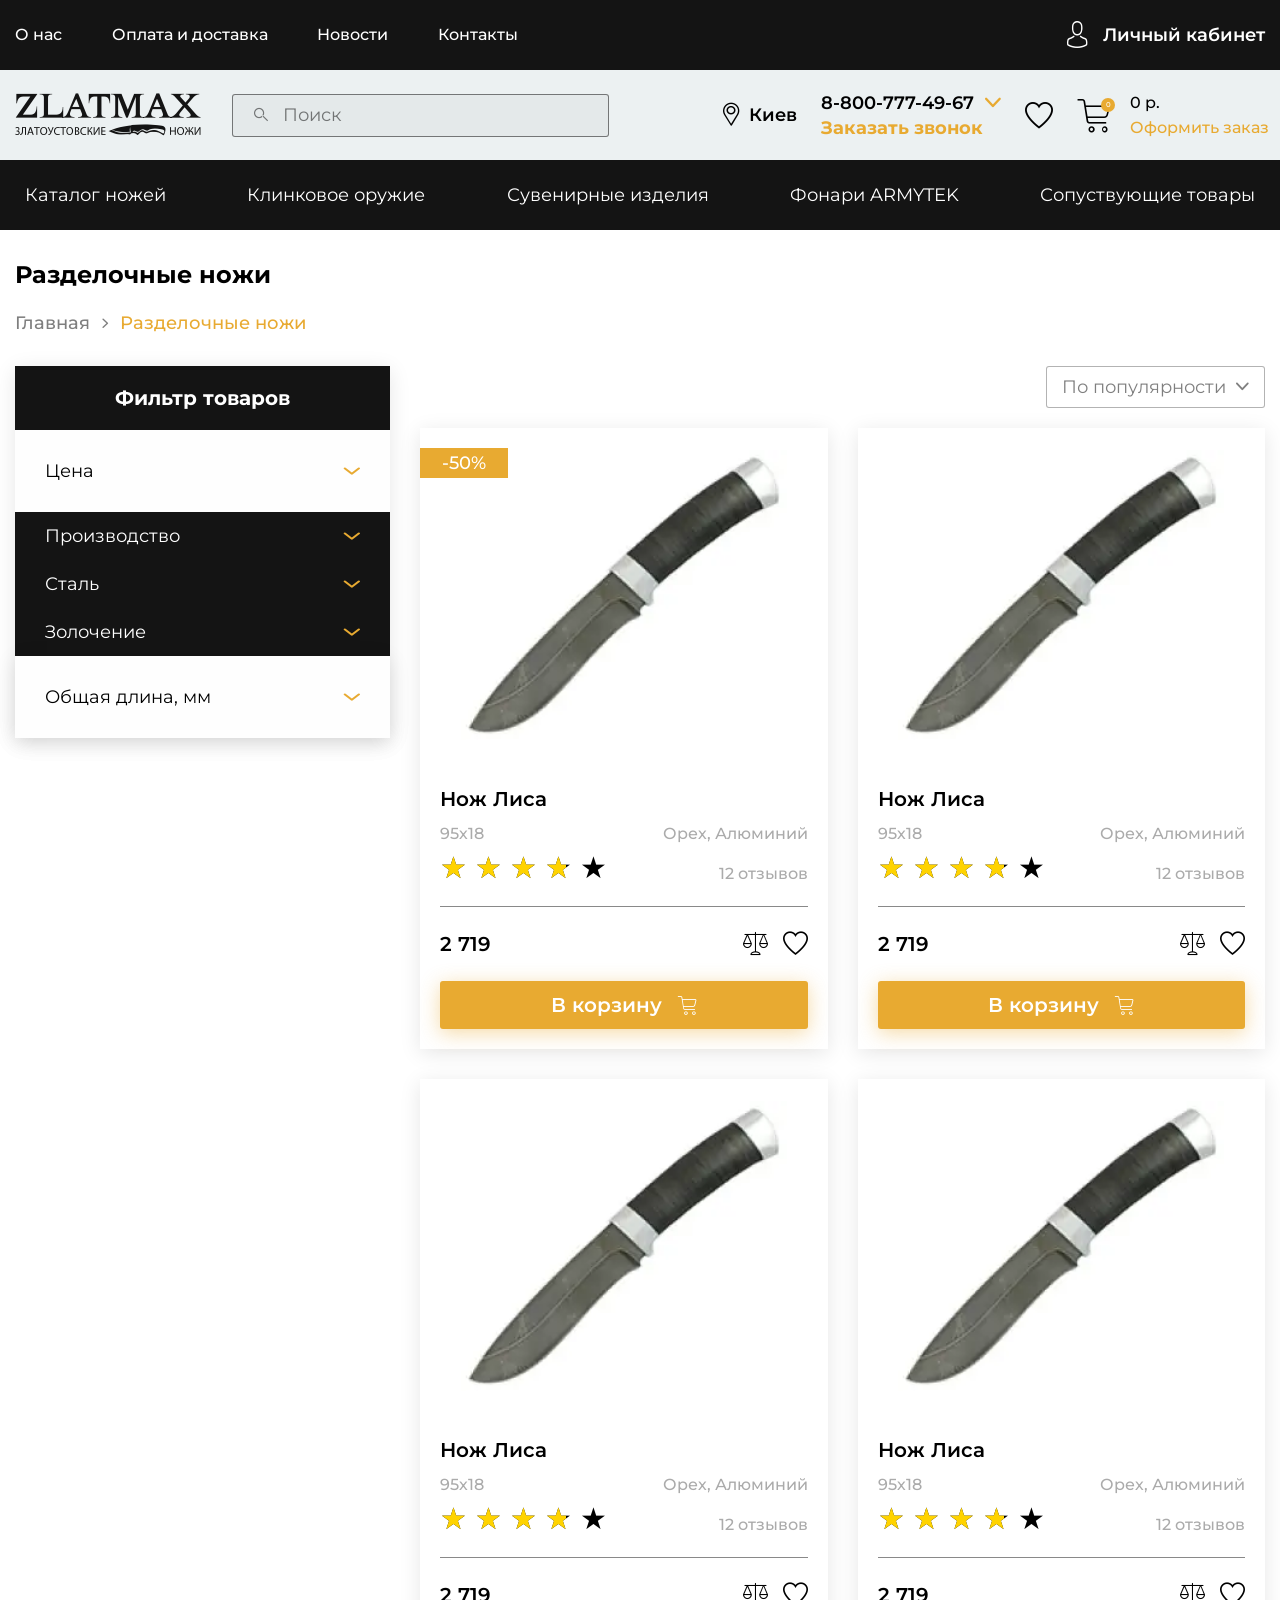
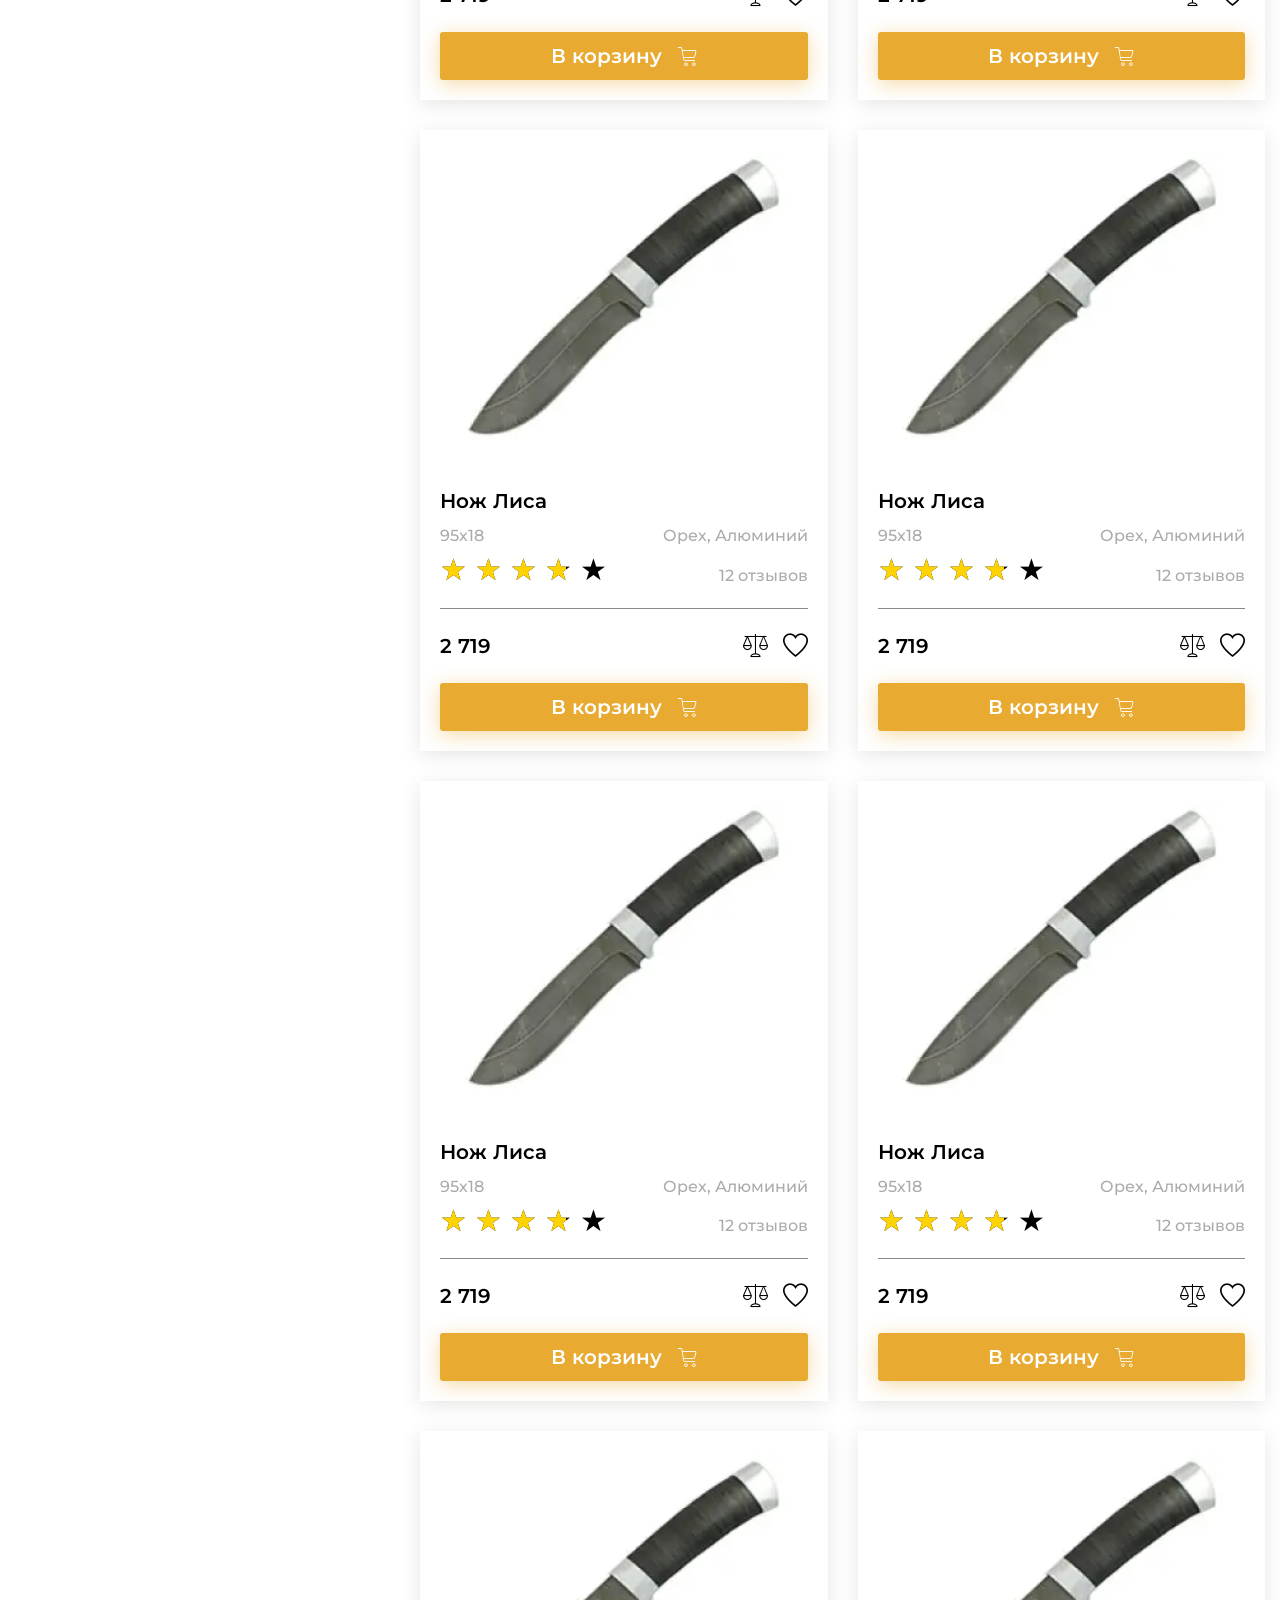
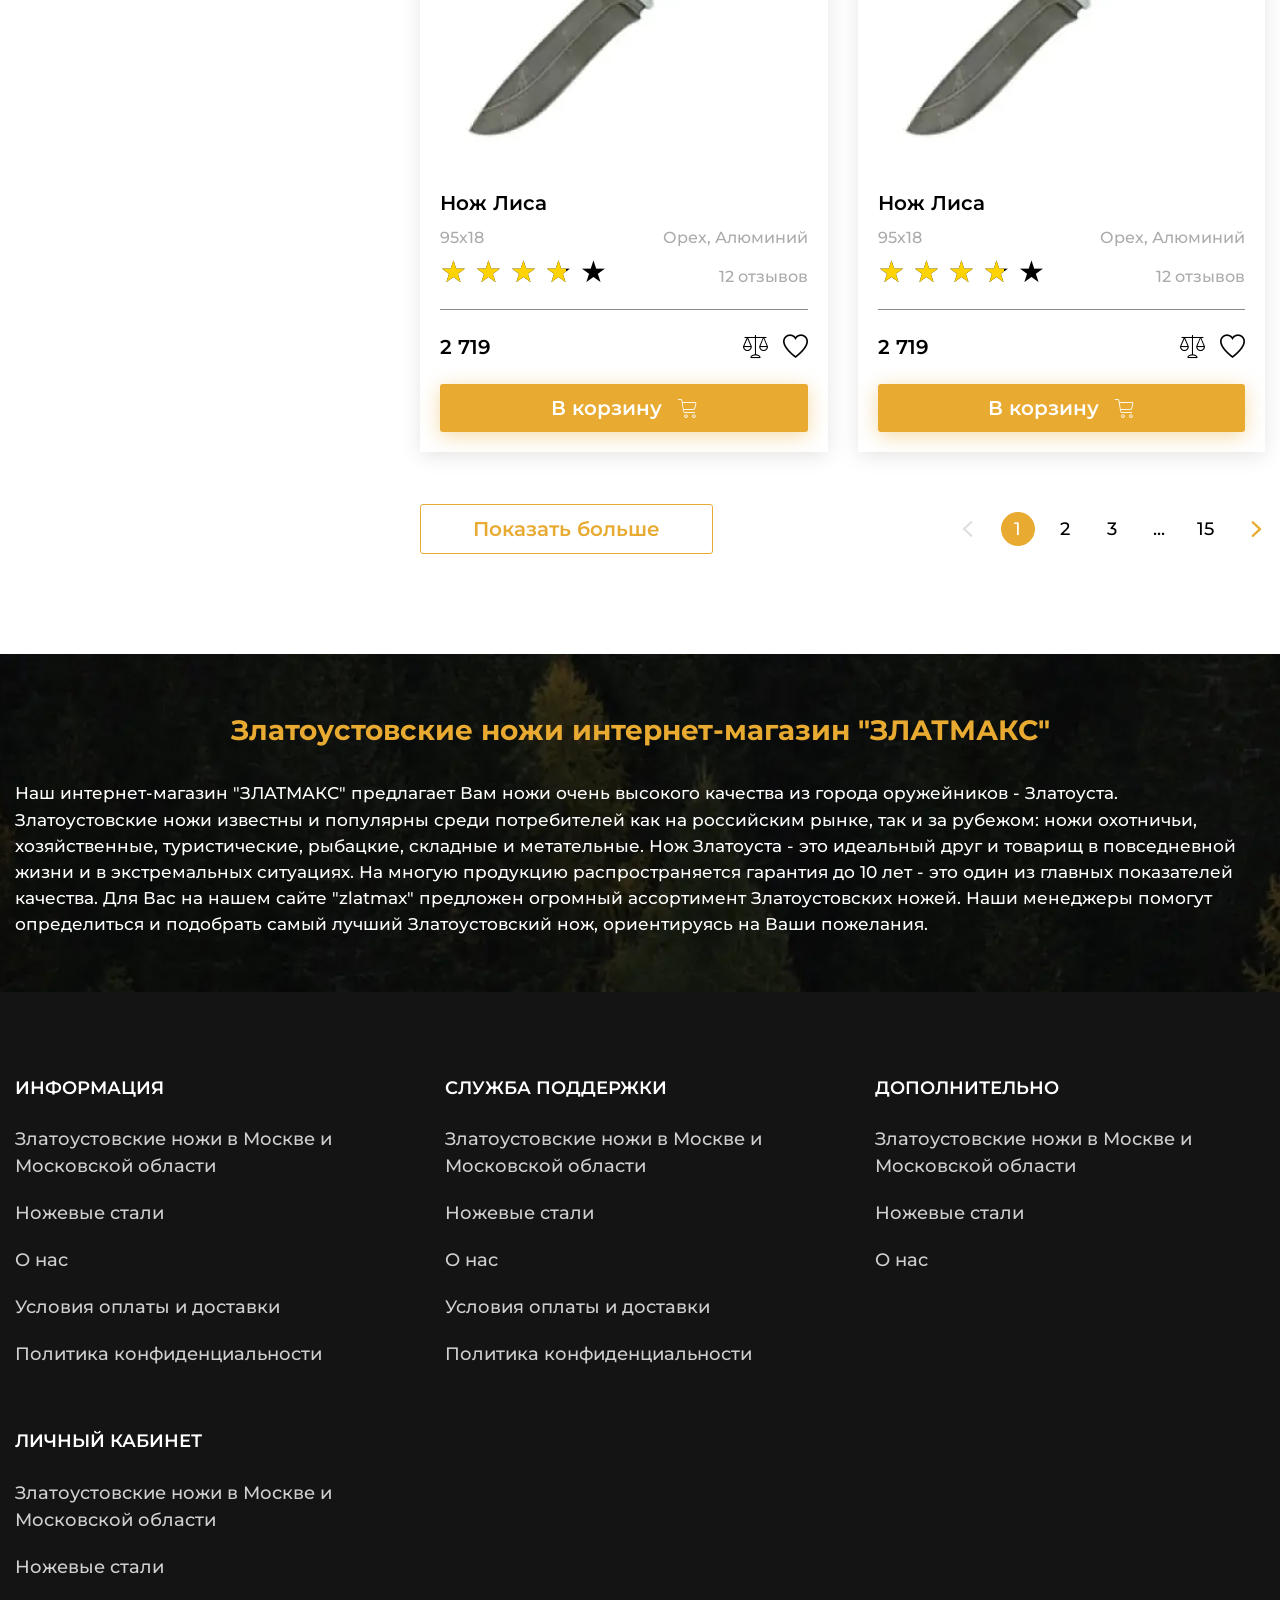
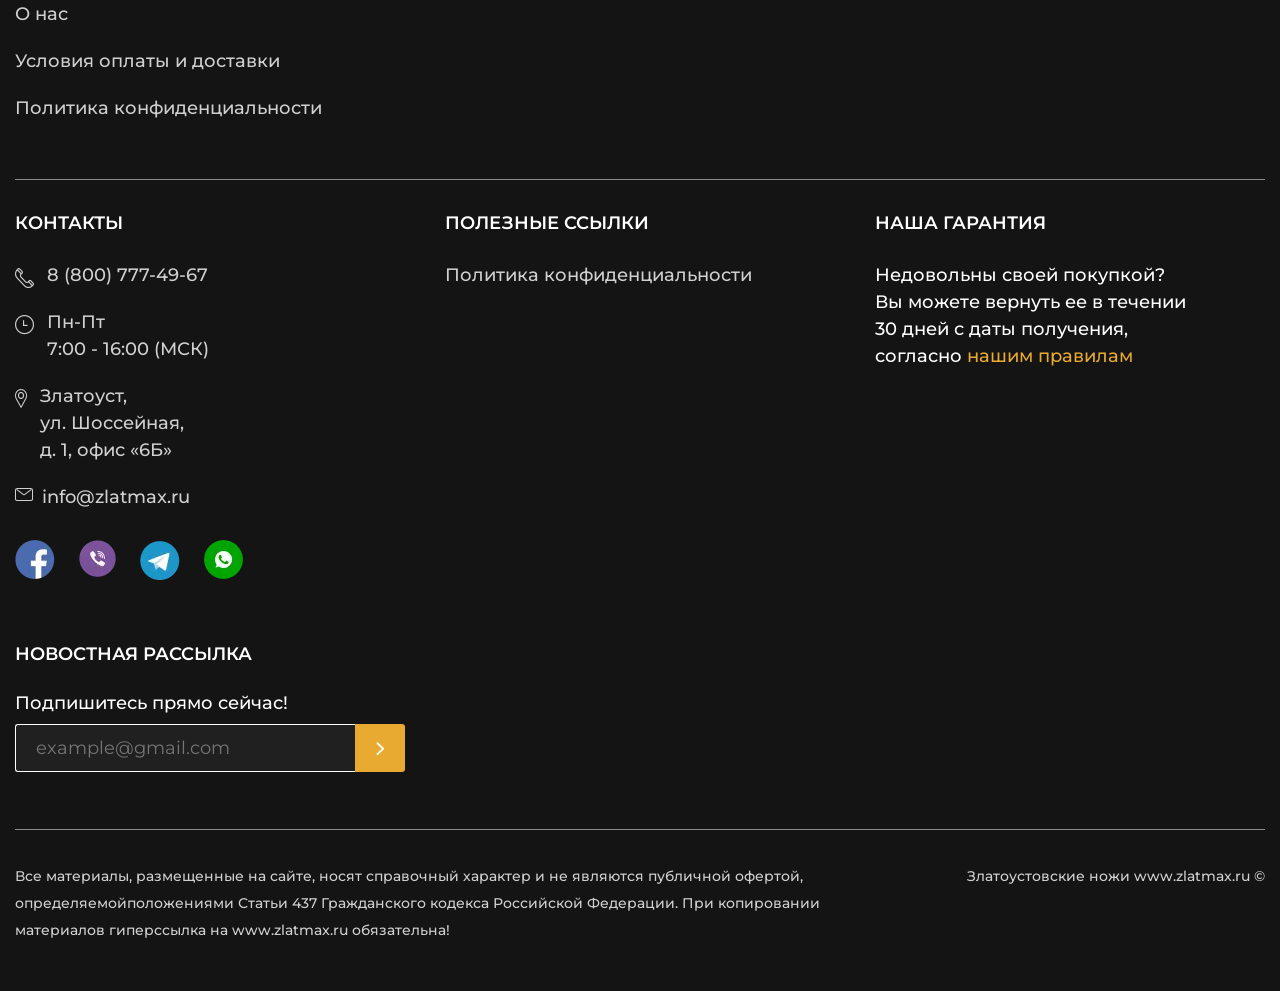
==== commit 2fe0fdbf: "Update catalog.html" ====
--- a/catalog.html
+++ b/catalog.html
@@ -19,10 +19,10 @@
 					<nav class="top-header__menu menu-top-header">
 						<ul data-da=".menu__body,991.98" class="menu-top-header__list">
 							<li class="menu-top-header__item menu-top-header__item_catalog"><a href="" class="menu-top-header__link menu-top-header__link_catalog _icon-arrow-bottom">Каталог товаров</a></li>
-							<li class="menu-top-header__item"><a href="#text" class="menu-top-header__link">О нас</a></li>
-							<li class="menu-top-header__item"><a href="#main" class="menu-top-header__link">Оплата и доставка</a></li>
+							<li class="menu-top-header__item"><a href="" class="menu-top-header__link">О нас</a></li>
+							<li class="menu-top-header__item"><a href="" class="menu-top-header__link">Оплата и доставка</a></li>
 							<li class="menu-top-header_product.html_item"><a href="#product" class="menu-top-header__link">Новости</a></li>
-							<li class="menu-top-header__item"><a href="#contact" class="menu-top-header__link">Контакты</a></li>
+							<li class="menu-top-header__item"><a href="" class="menu-top-header__link">Контакты</a></li>
 						</ul>
 					</nav>
 					<a href="#" class="top-header__user _icon-user"><span>Личный кабинет</span></a>
@@ -423,7 +423,7 @@
 											<div class="rating__info">12 отзывов</div>
 										</div>
 										<div class="product-card__footer">
-											<div class="product-card__price">2 719 р.</div>
+											<div class="product-card__price">2 719 </div>
 											<a href="#" class="product-card__compare _icon-compare"></a>
 											<a href="#" class="product-card__favorite _icon-favorite"></a>
 										</div>
@@ -459,7 +459,7 @@
 											<div class="rating__info">12 отзывов</div>
 										</div>
 										<div class="product-card__footer">
-											<div class="product-card__price">2 719 р.</div>
+											<div class="product-card__price">2 719</div>
 											<a href="#" class="product-card__compare _icon-compare"></a>
 											<a href="#" class="product-card__favorite _icon-favorite"></a>
 										</div>
@@ -495,7 +495,7 @@
 											<div class="rating__info">12 отзывов</div>
 										</div>
 										<div class="product-card__footer">
-											<div class="product-card__price">2 719 р.</div>
+											<div class="product-card__price">2 719</div>
 											<a href="#" class="product-card__compare _icon-compare"></a>
 											<a href="#" class="product-card__favorite _icon-favorite"></a>
 										</div>
@@ -531,7 +531,7 @@
 											<div class="rating__info">12 отзывов</div>
 										</div>
 										<div class="product-card__footer">
-											<div class="product-card__price">2 719 р.</div>
+											<div class="product-card__price">2 719 </div>
 											<a href="#" class="product-card__compare _icon-compare"></a>
 											<a href="#" class="product-card__favorite _icon-favorite"></a>
 										</div>
@@ -567,7 +567,7 @@
 											<div class="rating__info">12 отзывов</div>
 										</div>
 										<div class="product-card__footer">
-											<div class="product-card__price">2 719 р.</div>
+											<div class="product-card__price">2 719</div>
 											<a href="#" class="product-card__compare _icon-compare"></a>
 											<a href="#" class="product-card__favorite _icon-favorite"></a>
 										</div>
@@ -603,7 +603,7 @@
 											<div class="rating__info">12 отзывов</div>
 										</div>
 										<div class="product-card__footer">
-											<div class="product-card__price">2 719 р.</div>
+											<div class="product-card__price">2 719 </div>
 											<a href="#" class="product-card__compare _icon-compare"></a>
 											<a href="#" class="product-card__favorite _icon-favorite"></a>
 										</div>
@@ -639,7 +639,7 @@
 											<div class="rating__info">12 отзывов</div>
 										</div>
 										<div class="product-card__footer">
-											<div class="product-card__price">2 719 р.</div>
+											<div class="product-card__price">2 719 </div>
 											<a href="product.html" class="product-card__compare _icon-compare"></a>
 											<a href="product.html" class="product-card__favorite _icon-favorite"></a>
 										</div>
@@ -675,7 +675,7 @@
 											<div class="rating__info">12 отзывов</div>
 										</div>
 										<div class="product-card__footer">
-											<div class="product-card__price">2 719 р.</div>
+											<div class="product-card__price">2 719</div>
 											<a href="#" class="product-card__compare _icon-compare"></a>
 											<a href="#" class="product-card__favorite _icon-favorite"></a>
 										</div>
@@ -711,7 +711,7 @@
 											<div class="rating__info">12 отзывов</div>
 										</div>
 										<div class="product-card__footer">
-											<div class="product-card__price">2 719 р.</div>
+											<div class="product-card__price">2 719</div>
 											<a href="#" class="product-card__compare _icon-compare"></a>
 											<a href="#" class="product-card__favorite _icon-favorite"></a>
 										</div>
@@ -747,7 +747,7 @@
 											<div class="rating__info">12 отзывов</div>
 										</div>
 										<div class="product-card__footer">
-											<div class="product-card__price">2 719 р.</div>
+											<div class="product-card__price">2 719</div>
 											<a href="#" class="product-card__compare _icon-compare"></a>
 											<a href="#" class="product-card__favorite _icon-favorite"></a>
 										</div>
@@ -1029,4 +1029,4 @@
 	<script src="js/app.min.js?_v=20221019210030"></script>
 </body>
 
-</html>+</html>
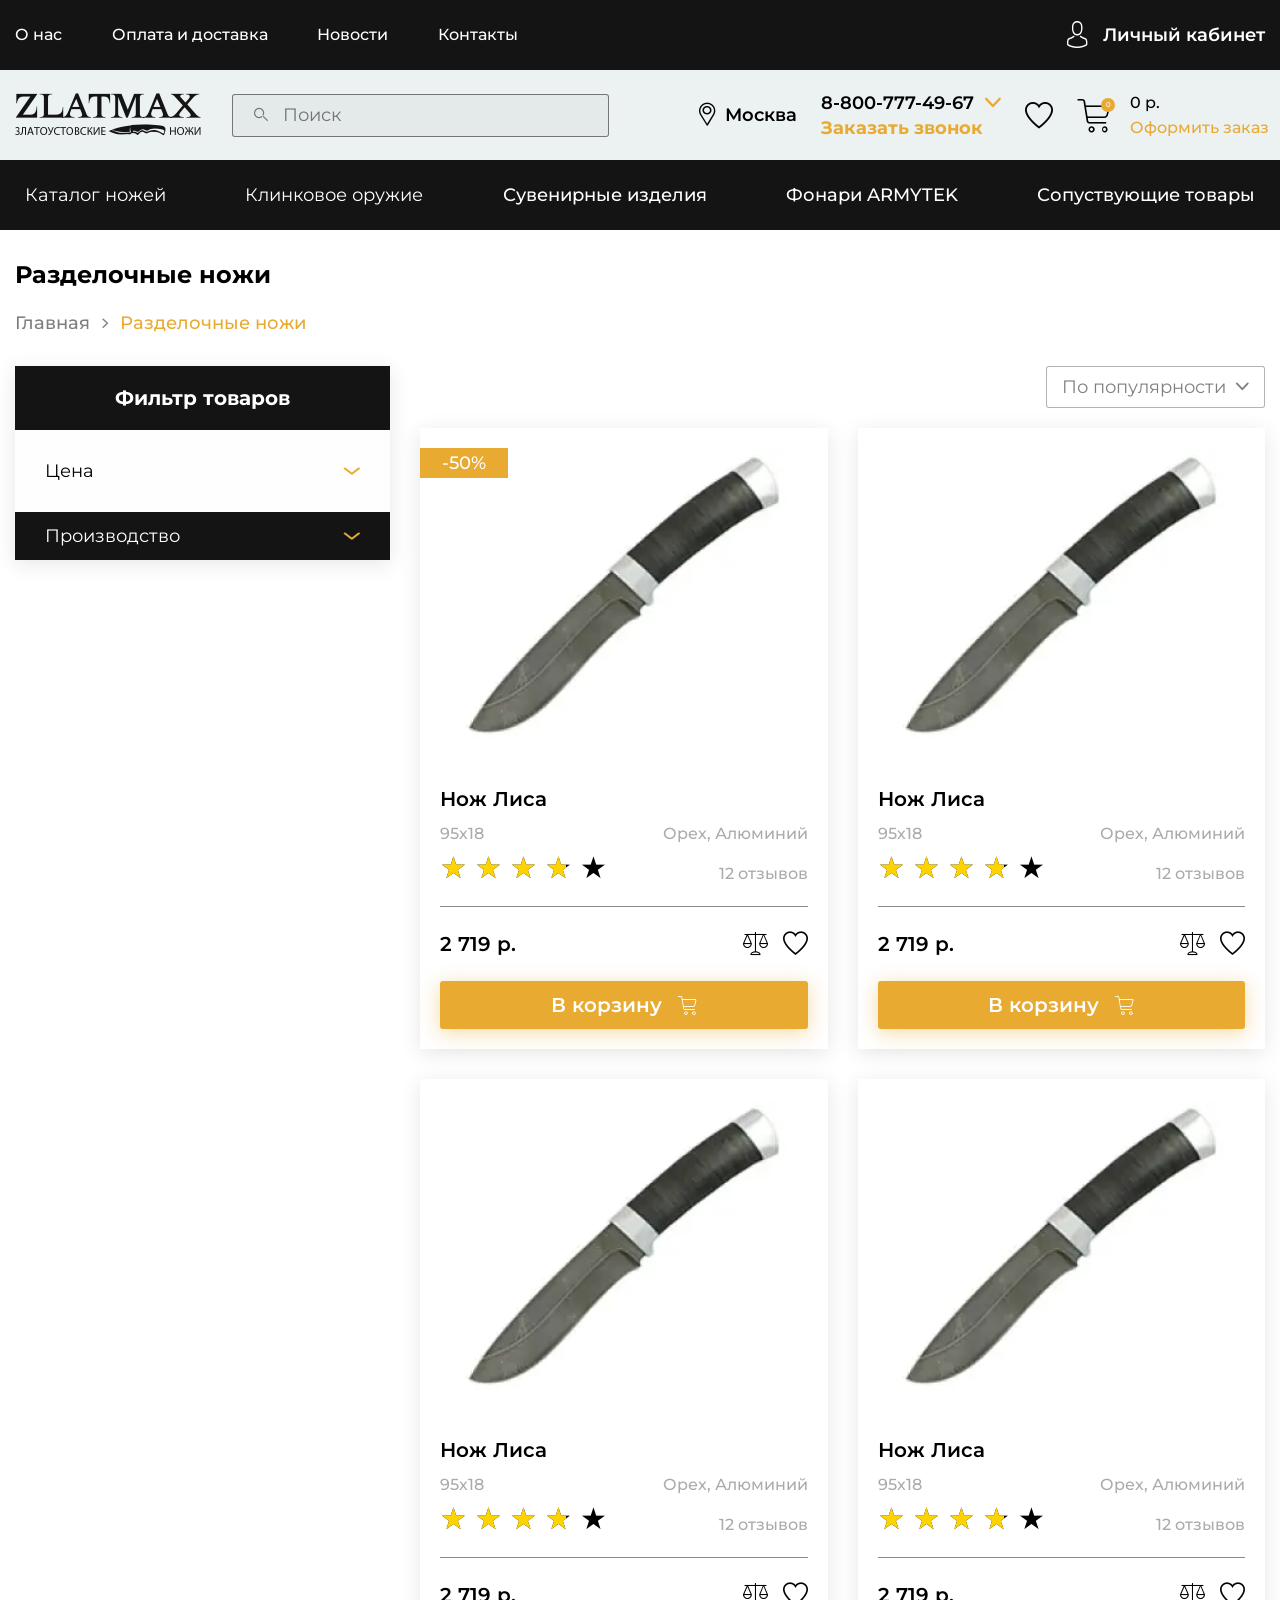
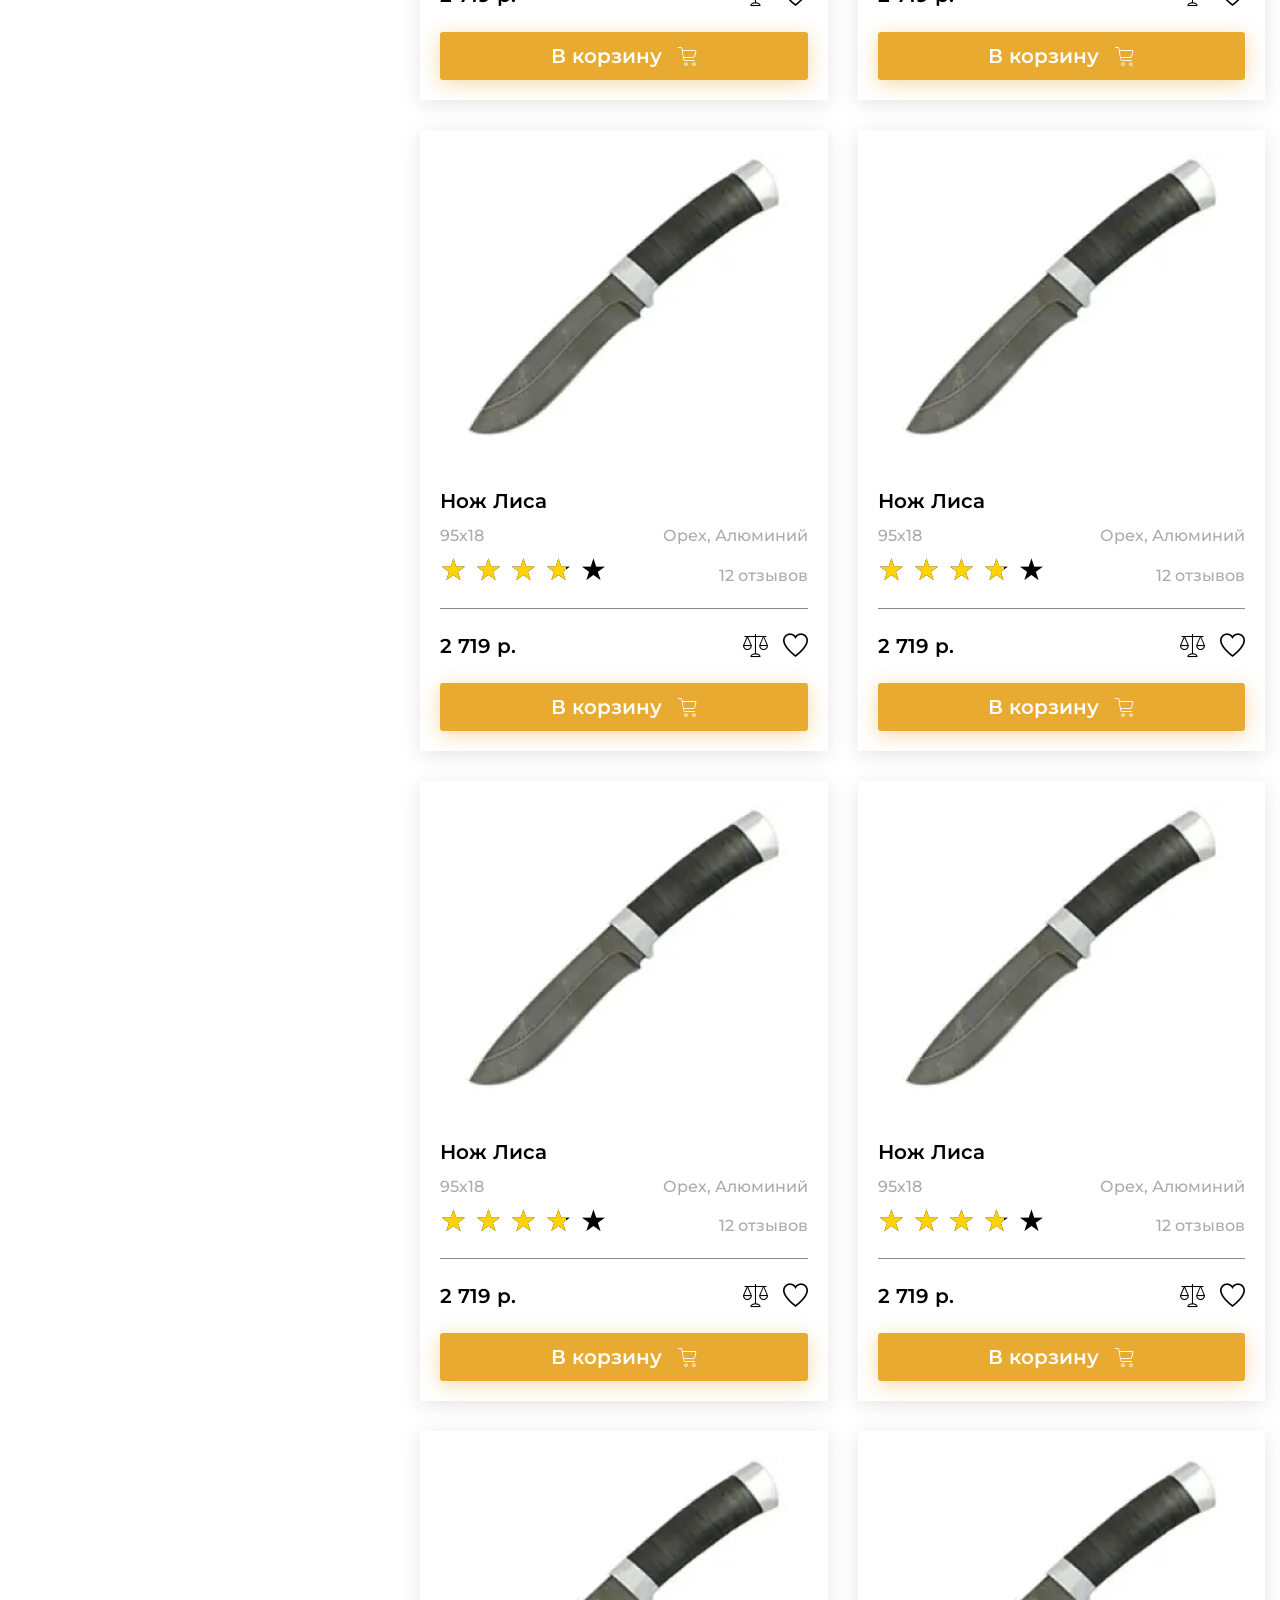
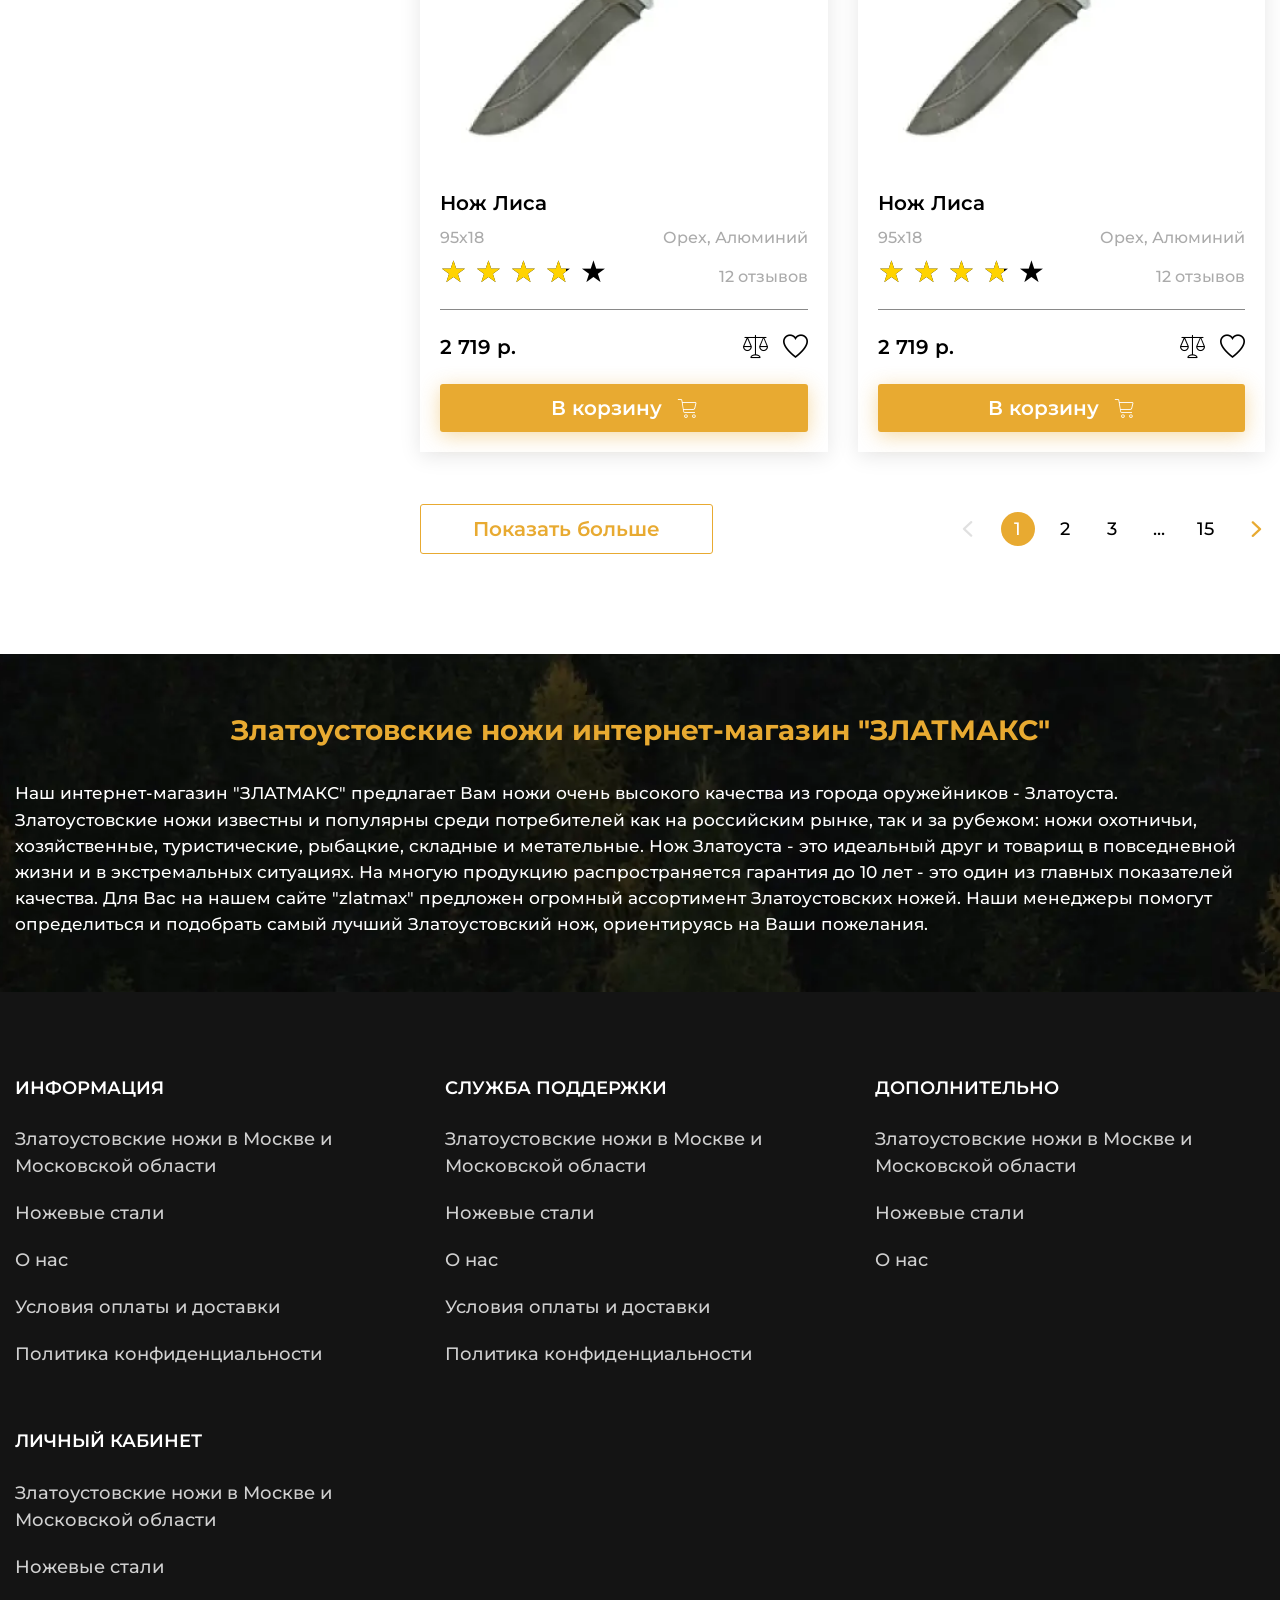
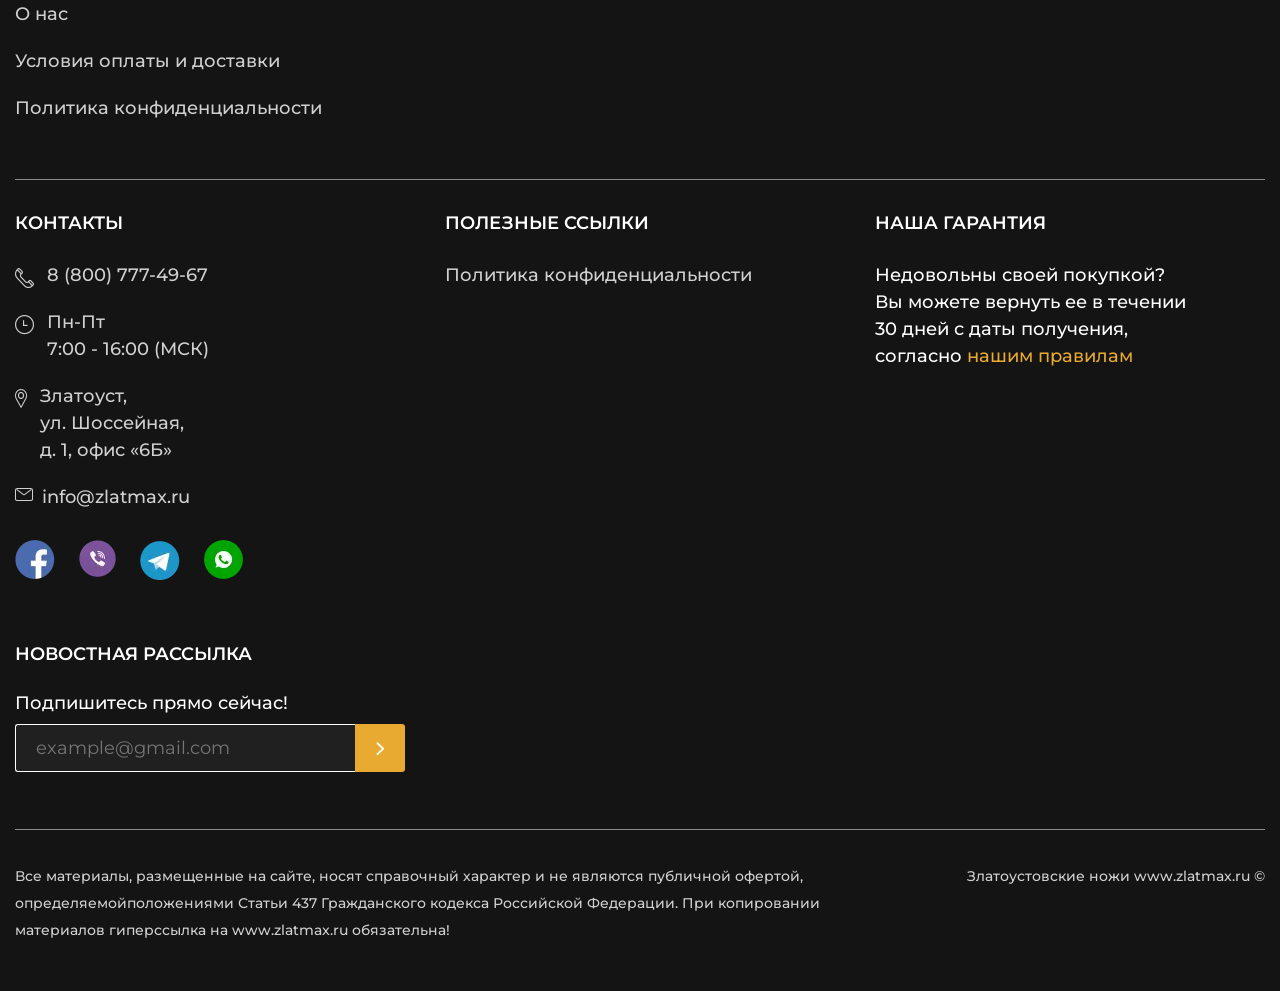
==== commit f2f1b62e: "Add files via upload" ====
--- a/catalog.html
+++ b/catalog.html
@@ -5,8 +5,8 @@
 	<title>Каталог</title>
 	<meta charset="UTF-8">
 	<meta name="format-detection" content="telephone=no">
-	<link rel="stylesheet" href="css/style.min.css?_v=20221019210030">
-
+	<link rel="stylesheet" href="css/style.min.css?_v=20230620090943">
+	<link rel="shortcut icon" href="favicon.ico">
 	<!-- <meta name="robots" content="noindex, nofollow"> -->
 	<meta name="viewport" content="width=device-width, initial-scale=1.0">
 </head>
@@ -21,11 +21,11 @@
 							<li class="menu-top-header__item menu-top-header__item_catalog"><a href="" class="menu-top-header__link menu-top-header__link_catalog _icon-arrow-bottom">Каталог товаров</a></li>
 							<li class="menu-top-header__item"><a href="" class="menu-top-header__link">О нас</a></li>
 							<li class="menu-top-header__item"><a href="" class="menu-top-header__link">Оплата и доставка</a></li>
-							<li class="menu-top-header_product.html_item"><a href="#product" class="menu-top-header__link">Новости</a></li>
+							<li class="menu-top-header__item"><a href="" class="menu-top-header__link">Новости</a></li>
 							<li class="menu-top-header__item"><a href="" class="menu-top-header__link">Контакты</a></li>
 						</ul>
 					</nav>
-					<a href="#" class="top-header__user _icon-user"><span>Личный кабинет</span></a>
+					<a href="" class="top-header__user _icon-user"><span>Личный кабинет</span></a>
 					<nav hidden class="menu">
 						<button type="button" class="menu__icon icon-menu"><span></span></button>
 						<div class="menu__body">
@@ -35,7 +35,7 @@
 			</div>
 			<div class="header__body body-header">
 				<div class="body-header__container">
-					<a href="index.html" class="body-header__logo"></a>
+					<a href="" class="body-header__logo"></a>
 					<div data-da=".catalog-header__container, 479.98" class="body-header__search">
 						<form action="#" class="search-header">
 							<button type="submit" class="search-header__button _icon-search"></button>
@@ -43,7 +43,7 @@
 						</form>
 					</div>
 					<div class="body-header__actions actions-header">
-						<a href="" class="actions-header__location _icon-location"><span>Киев</span></a>
+						<a href="" class="actions-header__location _icon-location"><span>Москва</span></a>
 						<div data-da=".top-header__container,991.98,first" class="actions-header__phones phones-header">
 							<div data-spollers class="phones-header__items">
 								<div class="phones-header__item">
@@ -56,10 +56,10 @@
 									</ul>
 								</div>
 							</div>
-							<button type="button" class="phones-header__callback">Заказать звонок</button>
+							<button type="button" data-popup="#callback" class="phones-header__callback">Заказать звонок</button>
 						</div>
 						<a href="" data-da=".top-header__container,991.98,2" class="actions-header__favorite _icon-favorite"></a>
-						<a href="product.html" data-da=".top-header__container,991.98,2" class="actions-header__cart cart-header">
+						<a href="" data-da=".top-header__container,991.98,2" class="actions-header__cart cart-header">
 							<div class="cart-header__icon _icon-cart"><span>0</span></div>
 							<div class="cart-header__body">
 								<div class="cart-header__summ">0 р.</div>
@@ -76,140 +76,140 @@
 						<ul class="menu-catalog__list">
 							<li class="menu-catalog__item"><button data-parent="1" class="menu-catalog__link">Каталог ножей</button></li>
 							<li class="menu-catalog__item"><button data-parent="2" class="menu-catalog__link">Клинковое оружие</button></li>
-							<li class="menu-catalog__item"><button data-parent="1" class="menu-catalog__link">Сувенирные изделия</button></li>
-							<li class="menu-catalog__item"><button data-parent="2" class="menu-catalog__link">Фонари ARMYTEK</button></li>
-							<li class="menu-catalog__item"> <button data-parent="1" class="menu-catalog__link"> Сопуствующие товары</button></li>
+							<li class="menu-catalog__item"><a href="" class="menu-catalog__link">Сувенирные изделия</a></li>
+							<li class="menu-catalog__item"><a href="" class="menu-catalog__link">Фонари ARMYTEK</a></li>
+							<li class="menu-catalog__item"><a href="" class="menu-catalog__link">Сопуствующие товары</a></li>
 						</ul>
 						<div class="menu-catalog__sub-menu sub-menu-catalog">
 							<button type="button" class="sub-menu-catalog__back _icon-back">Назад</button>
 							<div class="sub-menu-catalog__container">
 								<div hidden data-submenu="1" class="sub-menu-catalog__block">
 									<div class="sub-menu-catalog__category">
-										<a href="#" class="sub-menu-catalog__link-category">Категория ножей</a>
+										<a href="" class="sub-menu-catalog__link-category">Категория ножей</a>
 									</div>
 									<div class="sub-menu-catalog__category">
-										<a href="#" class="sub-menu-catalog__link-category">Производство ножей</a>
+										<a href="" class="sub-menu-catalog__link-category">Производство ножей</a>
 									</div>
 									<div class="sub-menu-catalog__category">
-										<a href="#" class="sub-menu-catalog__link-category">Ножи по маркам стали</a>
+										<a href="" class="sub-menu-catalog__link-category">Ножи по маркам стали</a>
 									</div>
 									<div class="sub-menu-catalog__category">
-										<a href="#" class="sub-menu-catalog__link-category">Заточка и полировка ножей</a>
+										<a href="" class="sub-menu-catalog__link-category">Заточка и полировка ножей</a>
 									</div>
 									<div class="sub-menu-catalog__category">
-										<a href="#" class="sub-menu-catalog__link-category">Ножевая мастерская</a>
+										<a href="" class="sub-menu-catalog__link-category">Ножевая мастерская</a>
 									</div>
 									<ul class="sub-menu-catalog__list">
-										<li class="sub-menu-catalog__item"><a href="catalog.html" class="sub-menu-catalog__link">Разделочные ножи</a></li>
-										<li class="sub-menu-catalog__item"><a href="catalog.html" class="sub-menu-catalog__link">Туристические ножи</a></li>
-										<li class="sub-menu-catalog__item"><a href="catalog.html" class="sub-menu-catalog__link">Ножи охотничьи</a></li>
-										<li class="sub-menu-catalog__item"><a href="catalog.html" class="sub-menu-catalog__link">Булатные ножи</a></li>
-										<li class="sub-menu-catalog__item"><a href="catalog.html" class="sub-menu-catalog__link">Ножи из дамаска</a></li>
-										<li class="sub-menu-catalog__item"><a href="catalog.html" class="sub-menu-catalog__link">Тактического назначения</a></li>
-										<li class="sub-menu-catalog__item"><a href="catalog.html" class="sub-menu-catalog__link">Метательные ножи</a></li>
-										<li class="sub-menu-catalog__item"><a href="catalog.html" class="sub-menu-catalog__link">Мачете и кукри</a></li>
-										<li class="sub-menu-catalog__item"><a href="catalog.html" class="sub-menu-catalog__link">Ножи кухонные</a></li>
+										<li class="sub-menu-catalog__item"><a href="" class="sub-menu-catalog__link">Разделочные ножи</a></li>
+										<li class="sub-menu-catalog__item"><a href="" class="sub-menu-catalog__link">Туристические ножи</a></li>
+										<li class="sub-menu-catalog__item"><a href="" class="sub-menu-catalog__link">Ножи охотничьи</a></li>
+										<li class="sub-menu-catalog__item"><a href="" class="sub-menu-catalog__link">Булатные ножи</a></li>
+										<li class="sub-menu-catalog__item"><a href="" class="sub-menu-catalog__link">Ножи из дамаска</a></li>
+										<li class="sub-menu-catalog__item"><a href="" class="sub-menu-catalog__link">Тактического назначения</a></li>
+										<li class="sub-menu-catalog__item"><a href="" class="sub-menu-catalog__link">Метательные ножи</a></li>
+										<li class="sub-menu-catalog__item"><a href="" class="sub-menu-catalog__link">Мачете и кукри</a></li>
+										<li class="sub-menu-catalog__item"><a href="" class="sub-menu-catalog__link">Ножи кухонные</a></li>
 									</ul>
 									<ul class="sub-menu-catalog__list">
-										<li class="sub-menu-catalog__item"><a href="catalog.html" class="sub-menu-catalog__link">Ножи АИР</a></li>
-										<li class="sub-menu-catalog__item"><a href="catalog.html" class="sub-menu-catalog__link">Ножи ЗИК</a></li>
-										<li class="sub-menu-catalog__item"><a href="catalog.html" class="sub-menu-catalog__link">Ножи ЗЗОСС</a></li>
-										<li class="sub-menu-catalog__item"><a href="catalog.html" class="sub-menu-catalog__link">Ножи РОСоружие</a></li>
-										<li class="sub-menu-catalog__item"><a href="catalog.html" class="sub-menu-catalog__link">Ножи Оружейник</a></li>
-										<li class="sub-menu-catalog__item"><a href="catalog.html" class="sub-menu-catalog__link">Булат Сергея Баранова</a></li>
-										<li class="sub-menu-catalog__item"><a href="catalog.html" class="sub-menu-catalog__link">Булат Андрея Умерова</a></li>
-										<li class="sub-menu-catalog__item"><a href="catalog.html" class="sub-menu-catalog__link">Ножи Златко</a></li>
-										<li class="sub-menu-catalog__item"><a href="catalog.html" class="sub-menu-catalog__link">Ножи Стиль-М</a></li>
-										<li class="sub-menu-catalog__item"><a href="catalog.html" class="sub-menu-catalog__link">Оружейная компания</a></li>
+										<li class="sub-menu-catalog__item"><a href="" class="sub-menu-catalog__link">Ножи АИР</a></li>
+										<li class="sub-menu-catalog__item"><a href="" class="sub-menu-catalog__link">Ножи ЗИК</a></li>
+										<li class="sub-menu-catalog__item"><a href="" class="sub-menu-catalog__link">Ножи ЗЗОСС</a></li>
+										<li class="sub-menu-catalog__item"><a href="" class="sub-menu-catalog__link">Ножи РОСоружие</a></li>
+										<li class="sub-menu-catalog__item"><a href="" class="sub-menu-catalog__link">Ножи Оружейник</a></li>
+										<li class="sub-menu-catalog__item"><a href="" class="sub-menu-catalog__link">Булат Сергея Баранова</a></li>
+										<li class="sub-menu-catalog__item"><a href="" class="sub-menu-catalog__link">Булат Андрея Умерова</a></li>
+										<li class="sub-menu-catalog__item"><a href="" class="sub-menu-catalog__link">Ножи Златко</a></li>
+										<li class="sub-menu-catalog__item"><a href="" class="sub-menu-catalog__link">Ножи Стиль-М</a></li>
+										<li class="sub-menu-catalog__item"><a href="" class="sub-menu-catalog__link">Оружейная компания</a></li>
 									</ul>
 									<ul class="sub-menu-catalog__list">
-										<li class="sub-menu-catalog__item"><a href="catalog.html" class="sub-menu-catalog__link">Ножи из стали 40х102С2М</a></li>
-										<li class="sub-menu-catalog__item"><a href="catalog.html" class="sub-menu-catalog__link">Ножи из стали 95х18</a></li>
-										<li class="sub-menu-catalog__item"><a href="catalog.html" class="sub-menu-catalog__link">Ножи из стали 100х13м</a></li>
-										<li class="sub-menu-catalog__item"><a href="catalog.html" class="sub-menu-catalog__link">Ножи из стали 110х18м-ШД</a></li>
-										<li class="sub-menu-catalog__item"><a href="catalog.html" class="sub-menu-catalog__link">Ножи из стали ЭИ-107 ТЦ</a></li>
-										<li class="sub-menu-catalog__item"><a href="catalog.html" class="sub-menu-catalog__link">Ножи из стали 50х14МФ</a></li>
-										<li class="sub-menu-catalog__item"><a href="catalog.html" class="sub-menu-catalog__link">Ножи из стали AUS-8</a></li>
-										<li class="sub-menu-catalog__item"><a href="catalog.html" class="sub-menu-catalog__link">Ножи из стали К340</a></li>
-										<li class="sub-menu-catalog__item"><a href="catalog.html" class="sub-menu-catalog__link">Ножи из стали M390</a></li>
-										<li class="sub-menu-catalog__item"><a href="catalog.html" class="sub-menu-catalog__link">Ножи из стали ЭП-766</a></li>
+										<li class="sub-menu-catalog__item"><a href="" class="sub-menu-catalog__link">Ножи из стали 40х102С2М</a></li>
+										<li class="sub-menu-catalog__item"><a href="" class="sub-menu-catalog__link">Ножи из стали 95х18</a></li>
+										<li class="sub-menu-catalog__item"><a href="" class="sub-menu-catalog__link">Ножи из стали 100х13м</a></li>
+										<li class="sub-menu-catalog__item"><a href="" class="sub-menu-catalog__link">Ножи из стали 110х18м-ШД</a></li>
+										<li class="sub-menu-catalog__item"><a href="" class="sub-menu-catalog__link">Ножи из стали ЭИ-107 ТЦ</a></li>
+										<li class="sub-menu-catalog__item"><a href="" class="sub-menu-catalog__link">Ножи из стали 50х14МФ</a></li>
+										<li class="sub-menu-catalog__item"><a href="" class="sub-menu-catalog__link">Ножи из стали AUS-8</a></li>
+										<li class="sub-menu-catalog__item"><a href="" class="sub-menu-catalog__link">Ножи из стали К340</a></li>
+										<li class="sub-menu-catalog__item"><a href="" class="sub-menu-catalog__link">Ножи из стали M390</a></li>
+										<li class="sub-menu-catalog__item"><a href="" class="sub-menu-catalog__link">Ножи из стали ЭП-766</a></li>
 									</ul>
 									<ul class="sub-menu-catalog__list">
-										<li class="sub-menu-catalog__item"><a href="catalog.html" class="sub-menu-catalog__link">Паста ГОИ</a></li>
-										<li class="sub-menu-catalog__item"><a href="catalog.html" class="sub-menu-catalog__link">Алмазная паста</a></li>
-										<li class="sub-menu-catalog__item"><a href="catalog.html" class="sub-menu-catalog__link">Бруски и камни для заточки</a></li>
-										<li class="sub-menu-catalog__item"><a href="catalog.html" class="sub-menu-catalog__link">Заточные системы</a></li>
+										<li class="sub-menu-catalog__item"><a href="" class="sub-menu-catalog__link">Паста ГОИ</a></li>
+										<li class="sub-menu-catalog__item"><a href="" class="sub-menu-catalog__link">Алмазная паста</a></li>
+										<li class="sub-menu-catalog__item"><a href="" class="sub-menu-catalog__link">Бруски и камни для заточки</a></li>
+										<li class="sub-menu-catalog__item"><a href="" class="sub-menu-catalog__link">Заточные системы</a></li>
 									</ul>
 									<ul class="sub-menu-catalog__list">
-										<li class="sub-menu-catalog__item"><a href="catalog.html" class="sub-menu-catalog__link">Ножевые клинки</a></li>
-										<li class="sub-menu-catalog__item"><a href="catalog.html" class="sub-menu-catalog__link">Заготовки для ножей</a></li>
-										<li class="sub-menu-catalog__item"><a href="catalog.html" class="sub-menu-catalog__link">Литье для ножей</a></li>
-										<li class="sub-menu-catalog__item"><a href="catalog.html" class="sub-menu-catalog__link">Материалы для рукоятей</a></li>
-										<li class="sub-menu-catalog__item"><a href="catalog.html" class="sub-menu-catalog__link">Уход за рукоятиями ножей</a></li>
+										<li class="sub-menu-catalog__item"><a href="" class="sub-menu-catalog__link">Ножевые клинки</a></li>
+										<li class="sub-menu-catalog__item"><a href="" class="sub-menu-catalog__link">Заготовки для ножей</a></li>
+										<li class="sub-menu-catalog__item"><a href="" class="sub-menu-catalog__link">Литье для ножей</a></li>
+										<li class="sub-menu-catalog__item"><a href="" class="sub-menu-catalog__link">Материалы для рукоятей</a></li>
+										<li class="sub-menu-catalog__item"><a href="" class="sub-menu-catalog__link">Уход за рукоятиями ножей</a></li>
 									</ul>
 									<div class="sub-menu-catalog__footer">
-										<a href="catalog.html" class="sub-menu-catalog__all">Смотреть все</a>
+										<a href="" class="sub-menu-catalog__all">Смотреть все</a>
 									</div>
 									<div class="sub-menu-catalog__footer">
-										<a href="catalog.html" class="sub-menu-catalog__all">Смотреть все</a>
+										<a href="" class="sub-menu-catalog__all">Смотреть все</a>
 									</div>
 									<div class="sub-menu-catalog__footer">
-										<a href="catalog.html" class="sub-menu-catalog__all">Смотреть все</a>
+										<a href="" class="sub-menu-catalog__all">Смотреть все</a>
 									</div>
 									<div class="sub-menu-catalog__footer">
-										<a href="catalog.html" class="sub-menu-catalog__all">Смотреть все</a>
+										<a href="" class="sub-menu-catalog__all">Смотреть все</a>
 									</div>
 									<div class="sub-menu-catalog__footer">
-										<a href="catalog.html" class="sub-menu-catalog__all">Смотреть все</a>
+										<a href="" class="sub-menu-catalog__all">Смотреть все</a>
 									</div>
 								</div>
 								<div hidden data-submenu="2" class="sub-menu-catalog__block">
 									<div class="sub-menu-catalog__category">
-										<a href="#" class="sub-menu-catalog__link-category">Категория ножей</a>
+										<a href="" class="sub-menu-catalog__link-category">Категория ножей</a>
 									</div>
 									<div class="sub-menu-catalog__category">
-										<a href="#" class="sub-menu-catalog__link-category">Производство ножей</a>
+										<a href="" class="sub-menu-catalog__link-category">Производство ножей</a>
 									</div>
 									<div class="sub-menu-catalog__category">
-										<a href="#" class="sub-menu-catalog__link-category">Заточка и полировка ножей</a>
+										<a href="" class="sub-menu-catalog__link-category">Заточка и полировка ножей</a>
 									</div>
 									<ul class="sub-menu-catalog__list">
-										<li class="sub-menu-catalog__item"><a href="catalog.html" class="sub-menu-catalog__link">Разделочные ножи</a></li>
-										<li class="sub-menu-catalog__item"><a href="catalog.html" class="sub-menu-catalog__link">Туристические ножи</a></li>
-										<li class="sub-menu-catalog__item"><a href="catalog.html" class="sub-menu-catalog__link">Ножи охотничьи</a></li>
-										<li class="sub-menu-catalog__item"><a href="catalog.html" class="sub-menu-catalog__link">Булатные ножи</a></li>
-										<li class="sub-menu-catalog__item"><a href="catalog.html" class="sub-menu-catalog__link">Ножи из дамаска</a></li>
-										<li class="sub-menu-catalog__item"><a href="catalog.html" class="sub-menu-catalog__link">Тактического назначения</a></li>
-										<li class="sub-menu-catalog__item"><a href="catalog.html" class="sub-menu-catalog__link">Метательные ножи</a></li>
-										<li class="sub-menu-catalog__item"><a href="catalog.html" class="sub-menu-catalog__link">Мачете и кукри</a></li>
-										<li class="sub-menu-catalog__item"><a href="catalog.html" class="sub-menu-catalog__link">Ножи кухонные</a></li>
+										<li class="sub-menu-catalog__item"><a href="" class="sub-menu-catalog__link">Разделочные ножи</a></li>
+										<li class="sub-menu-catalog__item"><a href="" class="sub-menu-catalog__link">Туристические ножи</a></li>
+										<li class="sub-menu-catalog__item"><a href="" class="sub-menu-catalog__link">Ножи охотничьи</a></li>
+										<li class="sub-menu-catalog__item"><a href="" class="sub-menu-catalog__link">Булатные ножи</a></li>
+										<li class="sub-menu-catalog__item"><a href="" class="sub-menu-catalog__link">Ножи из дамаска</a></li>
+										<li class="sub-menu-catalog__item"><a href="" class="sub-menu-catalog__link">Тактического назначения</a></li>
+										<li class="sub-menu-catalog__item"><a href="" class="sub-menu-catalog__link">Метательные ножи</a></li>
+										<li class="sub-menu-catalog__item"><a href="" class="sub-menu-catalog__link">Мачете и кукри</a></li>
+										<li class="sub-menu-catalog__item"><a href="" class="sub-menu-catalog__link">Ножи кухонные</a></li>
 									</ul>
 									<ul class="sub-menu-catalog__list">
-										<li class="sub-menu-catalog__item"><a href="catalog.html" class="sub-menu-catalog__link">Ножи АИР</a></li>
-										<li class="sub-menu-catalog__item"><a href="catalog.html" class="sub-menu-catalog__link">Ножи ЗИК</a></li>
-										<li class="sub-menu-catalog__item"><a href="catalog.html" class="sub-menu-catalog__link">Ножи ЗЗОСС</a></li>
-										<li class="sub-menu-catalog__item"><a href="catalog.html" class="sub-menu-catalog__link">Ножи РОСоружие</a></li>
-										<li class="sub-menu-catalog__item"><a href="catalog.html" class="sub-menu-catalog__link">Ножи Оружейник</a></li>
-										<li class="sub-menu-catalog__item"><a href="catalog.html" class="sub-menu-catalog__link">Булат Сергея Баранова</a></li>
-										<li class="sub-menu-catalog__item"><a href="catalog.html" class="sub-menu-catalog__link">Булат Андрея Умерова</a></li>
-										<li class="sub-menu-catalog__item"><a href="catalog.html" class="sub-menu-catalog__link">Ножи Златко</a></li>
-										<li class="sub-menu-catalog__item"><a href="catalog.html" class="sub-menu-catalog__link">Ножи Стиль-М</a></li>
-										<li class="sub-menu-catalog__item"><a href="catalog.html" class="sub-menu-catalog__link">Оружейная компания</a></li>
+										<li class="sub-menu-catalog__item"><a href="" class="sub-menu-catalog__link">Ножи АИР</a></li>
+										<li class="sub-menu-catalog__item"><a href="" class="sub-menu-catalog__link">Ножи ЗИК</a></li>
+										<li class="sub-menu-catalog__item"><a href="" class="sub-menu-catalog__link">Ножи ЗЗОСС</a></li>
+										<li class="sub-menu-catalog__item"><a href="" class="sub-menu-catalog__link">Ножи РОСоружие</a></li>
+										<li class="sub-menu-catalog__item"><a href="" class="sub-menu-catalog__link">Ножи Оружейник</a></li>
+										<li class="sub-menu-catalog__item"><a href="" class="sub-menu-catalog__link">Булат Сергея Баранова</a></li>
+										<li class="sub-menu-catalog__item"><a href="" class="sub-menu-catalog__link">Булат Андрея Умерова</a></li>
+										<li class="sub-menu-catalog__item"><a href="" class="sub-menu-catalog__link">Ножи Златко</a></li>
+										<li class="sub-menu-catalog__item"><a href="" class="sub-menu-catalog__link">Ножи Стиль-М</a></li>
+										<li class="sub-menu-catalog__item"><a href="" class="sub-menu-catalog__link">Оружейная компания</a></li>
 									</ul>
 									<ul class="sub-menu-catalog__list">
-										<li class="sub-menu-catalog__item"><a href="catalog.html" class="sub-menu-catalog__link">Паста ГОИ</a></li>
-										<li class="sub-menu-catalog__item"><a href="catalog.html" class="sub-menu-catalog__link">Алмазная паста</a></li>
-										<li class="sub-menu-catalog__item"><a href="catalog.html" class="sub-menu-catalog__link">Бруски и камни для заточки</a></li>
-										<li class="sub-menu-catalog__item"><a href="catalog.html" class="sub-menu-catalog__link">Заточные системы</a></li>
+										<li class="sub-menu-catalog__item"><a href="" class="sub-menu-catalog__link">Паста ГОИ</a></li>
+										<li class="sub-menu-catalog__item"><a href="" class="sub-menu-catalog__link">Алмазная паста</a></li>
+										<li class="sub-menu-catalog__item"><a href="" class="sub-menu-catalog__link">Бруски и камни для заточки</a></li>
+										<li class="sub-menu-catalog__item"><a href="" class="sub-menu-catalog__link">Заточные системы</a></li>
 									</ul>
 									<div class="sub-menu-catalog__footer">
-										<a href="catalog.html" class="sub-menu-catalog__all">Смотреть все</a>
+										<a href="" class="sub-menu-catalog__all">Смотреть все</a>
 									</div>
 									<div class="sub-menu-catalog__footer">
-										<a href="catalog.html" class="sub-menu-catalog__all">Смотреть все</a>
+										<a href="" class="sub-menu-catalog__all">Смотреть все</a>
 									</div>
 									<div class="sub-menu-catalog__footer">
-										<a href="catalog.html" class="sub-menu-catalog__all">Смотреть все</a>
+										<a href="" class="sub-menu-catalog__all">Смотреть все</a>
 									</div>
 								</div>
 							</div>
@@ -225,7 +225,7 @@
 					<nav class="page__breadcrumbs breadcrumbs">
 						<ul class="breadcrumbs__list">
 							<li class="breadcrumbs__item">
-								<a href="index.html" class="breadcrumbs__link">Главная</a>
+								<a href="" class="breadcrumbs__link">Главная</a>
 							</li>
 							<li class="breadcrumbs__item">
 								<span class="breadcrumbs__current">Разделочные ножи</span>
@@ -263,122 +263,12 @@
 										</div>
 										<div class="item-filter-catalog__checkbox checkbox">
 											<input id="c_3" data-error="Ошибка" class="checkbox__input" type="checkbox" value="1" name="form[]">
-											<label for="c_3" class="checkbox__label"><span class="checkbox__text">Булат Умерова <small>(250)</small></span></label>
+											<label for="c_3" class="checkbox__label"><span class="checkbox__text">АиР <small>(250)</small></span></label>
 										</div>
 										<div class="item-filter-catalog__checkbox checkbox">
 											<input id="c_4" data-error="Ошибка" class="checkbox__input" type="checkbox" value="1" name="form[]">
-											<label for="c_4" class="checkbox__label"><span class="checkbox__text">ЗЗОСС <small>(250)</small></span></label>
-										</div>
-										<div class="item-filter-catalog__checkbox checkbox">
-											<input id="c_24" data-error="Ошибка" class="checkbox__input" type="checkbox" value="1" name="form[]">
-											<label for="c_24" class="checkbox__label"><span class="checkbox__text">ЗИК <small>(170)</small></span></label>
-										</div>
-										<div class="item-filter-catalog__checkbox checkbox">
-											<input id="c_25" data-error="Ошибка" class="checkbox__input" type="checkbox" value="1" name="form[]">
-											<label for="c_25" class="checkbox__label"><span class="checkbox__text">ЗЛАТКО <small>(170)</small></span></label>
-										</div>
-										<div class="item-filter-catalog__checkbox checkbox">
-											<input id="c_26" data-error="Ошибка" class="checkbox__input" type="checkbox" value="1" name="form[]">
-											<label for="c_26" class="checkbox__label"><span class="checkbox__text">ЗлатПрофит <small>(170)</small></span></label>
-										</div>
-										<div class="item-filter-catalog__checkbox checkbox">
-											<input id="c_27" data-error="Ошибка" class="checkbox__input" type="checkbox" value="1" name="form[]">
-											<label for="c_27" class="checkbox__label"><span class="checkbox__text">ЗОК <small>(170)</small></span></label>
-										</div>
-										<div class="item-filter-catalog__checkbox checkbox">
-											<input id="c_28" data-error="Ошибка" class="checkbox__input" type="checkbox" value="1" name="form[]">
-											<label for="c_28" class="checkbox__label"><span class="checkbox__text">НИКОН <small>(170)</small></span></label>
-										</div>
-										<div class="item-filter-catalog__checkbox checkbox">
-											<input id="c_29" data-error="Ошибка" class="checkbox__input" type="checkbox" value="1" name="form[]">
-											<label for="c_29" class="checkbox__label"><span class="checkbox__text">Оружейник <small>(170)</small></span></label>
-										</div>
-
-									</div>
-								</div>
-								<div class="filter-catalog__item item-filter-catalog">
-									<button type="button" data-spoller class="item-filter-catalog__title _icon-spoller-arrow">Сталь</button>
-									<div class="item-filter-catalog__body">
-										<div class="item-filter-catalog__checkbox checkbox">
-											<input id="c_11" data-error="Ошибка" class="checkbox__input" type="checkbox" value="1" name="form[]">
-											<label for="c_11" class="checkbox__label"><span class="checkbox__text">100Х13М <small>(250)</small></span></label>
-										</div>
-										<div class="item-filter-catalog__checkbox checkbox">
-											<input id="c_12" data-error="Ошибка" class="checkbox__input" type="checkbox" value="1" name="form[]">
-											<label for="c_12" class="checkbox__label"><span class="checkbox__text">40Х10С2М (ЭИ-107) <small>(35)</small></span></label>
-										</div>
-										<div class="item-filter-catalog__checkbox checkbox">
-											<input id="c_13" data-error="Ошибка" class="checkbox__input" type="checkbox" value="1" name="form[]">
-											<label for="c_13" class="checkbox__label"><span class="checkbox__text">50Х14МФ <small>(110)</small></span></label>
-										</div>
-										<div class="item-filter-catalog__checkbox checkbox">
-											<input id="c_14" data-error="Ошибка" class="checkbox__input" type="checkbox" value="1" name="form[]">
-											<label for="c_14" class="checkbox__label"><span class="checkbox__text">95Х18 <small>(250)</small></span></label>
-										</div>
-										<div class="item-filter-catalog__checkbox checkbox">
-											<input id="c_15" data-error="Ошибка" class="checkbox__input" type="checkbox" value="1" name="form[]">
-											<label for="c_15" class="checkbox__label"><span class="checkbox__text">95Х18 <small>(250)</small></span></label>
-										</div>
-										<div class="item-filter-catalog__checkbox checkbox">
-											<input id="c_16" data-error="Ошибка" class="checkbox__input" type="checkbox" value="1" name="form[]">
-											<label for="c_16" class="checkbox__label"><span class="checkbox__text">AUS-8<small>(170)</small></span></label>
-										</div>
-										<div class="item-filter-catalog__checkbox checkbox">
-											<input id="c_17" data-error="Ошибка" class="checkbox__input" type="checkbox" value="1" name="form[]">
-											<label for="c_17" class="checkbox__label"><span class="checkbox__text">ELMAX <small>(170)</small></span></label>
-										</div>
-										<div class="item-filter-catalog__checkbox checkbox">
-											<input id="c_18" data-error="Ошибка" class="checkbox__input" type="checkbox" value="1" name="form[]">
-											<label for="c_18" class="checkbox__label"><span class="checkbox__text">RWL-34 <small>(170)</small></span></label>
-										</div>
-										<div class="item-filter-catalog__checkbox checkbox">
-											<input id="c_19" data-error="Ошибка" class="checkbox__input" type="checkbox" value="1" name="form[]">
-											<label for="c_19" class="checkbox__label"><span class="checkbox__text">Дамаск <small>(170)</small></span></label>
-										</div>
-										<div class="item-filter-catalog__checkbox checkbox">
-											<input id="c_20" data-error="Ошибка" class="checkbox__input" type="checkbox" value="1" name="form[]">
-											<label for="c_20" class="checkbox__label"><span class="checkbox__text">К340 <small>(170)</small></span></label>
-										</div>
-										<div class="item-filter-catalog__checkbox checkbox">
-											<input id="c_21" data-error="Ошибка" class="checkbox__input" type="checkbox" value="1" name="form[]">
-											<label for="c_21" class="checkbox__label"><span class="checkbox__text">Литой булат <small>(170)</small></span></label>
-										</div>
-										<div class="item-filter-catalog__checkbox checkbox">
-											<input id="c_22" data-error="Ошибка" class="checkbox__input" type="checkbox" value="1" name="form[]">
-											<label for="c_22" class="checkbox__label"><span class="checkbox__text">Литой булат <small>(170)</small></span></label>
-										</div>
-										<div class="item-filter-catalog__checkbox checkbox">
-											<input id="c_23" data-error="Ошибка" class="checkbox__input" type="checkbox" value="1" name="form[]">
-											<label for="c_23" class="checkbox__label"><span class="checkbox__text">Литой булат <small>(170)</small></span></label>
-										</div>
-										<div class="item-filter-catalog__checkbox checkbox">
-											<input id="c_24" data-error="Ошибка" class="checkbox__input" type="checkbox" value="1" name="form[]">
-											<label for="c_24" class="checkbox__label"><span class="checkbox__text">М390 <small>(170)</small></span></label>
-										</div>
-
-									</div>
-								</div>
-								<div class="filter-catalog__item item-filter-catalog">
-									<button type="button" data-spoller class="item-filter-catalog__title _icon-spoller-arrow">Золочение</button>
-									<div class="item-filter-catalog__body">
-										<div class="item-filter-catalog__checkbox checkbox">
-											<input id="c_30" data-error="Ошибка" class="checkbox__input" type="checkbox" value="1" name="form[]">
-											<label for="c_30" class="checkbox__label"><span class="checkbox__text">Золочение клинка </span></label>
-										</div>
-										<div class="item-filter-catalog__checkbox checkbox">
-											<input id="c_31" data-error="Ошибка" class="checkbox__input" type="checkbox" value="1" name="form[]">
-											<label for="c_31" class="checkbox__label"><span class="checkbox__text">Золочение рисунка на клинке </span></label>
-										</div>
-									</div>
-								</div>
-								<div class="filter-catalog filter-catalog2 price-filter">
-									<button type="button" data-spoller class="price-filter__title _icon-spoller-arrow">Общая длина, мм</button>
-									<div data-range class="price-filter__body">
-										<div class="price-filter__inputs">
-											<input data-range-from="90" autocomplete="off" type="text" value="500" name="form[]" class="price-filter__input">
-											<input data-range-to="100" autocomplete="off" type="text" value="1000" name="form[]" class="price-filter__input">
-										</div>
-										<div data-range-item class="price-filter__range"></div>
+											<label for="c_4" class="checkbox__label"><span class="checkbox__text">АиР <small>(250)</small></span></label>
+										</div>
 									</div>
 								</div>
 							</div>
@@ -387,22 +277,22 @@
 							<div class="catalog__control">
 								<select name="form[]" class="control">
 									<option value="1" selected>По популярности</option>
-									<option value="2">Очень популярний</option>
-									<option value="3">популяриний </option>
-									<option value="4">непопулярний</option>
+									<option value="2">По популярности</option>
+									<option value="3">По популярности</option>
+									<option value="4">По популярности</option>
 								</select>
 							</div>
 							<div class="catalog__products">
 								<article class="product-card">
 									<div class="product-card__sale">-50%</div>
-									<a href="product.html" class="product-card__image">
+									<a href="" class="product-card__image">
 										<span class="product-card__item-image-ibg product-card__item-image-ibg_contain">
-											<picture><source srcset="img/product-card/image.webp" type="image/webp"><img src="img/product-card/image.jpg?_v=1666202430645" alt="Картинка"></picture>
+											<picture><source srcset="img/product-card/image.webp"type="image/webp"><img src="img/product-card/image.jpg?_v=1687241383539" alt="Картинка"></picture>
 										</span>
 									</a>
 									<div class="product-card__body">
 										<h4 class="product-card__title">
-											<a href="product.html" class="product-card__link-title">Нож Лиса</a>
+											<a href="" class="product-card__link-title">Нож Лиса</a>
 										</h4>
 										<div class="product-card__info info-product-card">
 											<div class="info-product-card__size">95х18</div>
@@ -423,22 +313,22 @@
 											<div class="rating__info">12 отзывов</div>
 										</div>
 										<div class="product-card__footer">
-											<div class="product-card__price">2 719 </div>
-											<a href="#" class="product-card__compare _icon-compare"></a>
-											<a href="#" class="product-card__favorite _icon-favorite"></a>
+											<div class="product-card__price">2 719 р.</div>
+											<a href="" class="product-card__compare _icon-compare"></a>
+											<a href="" class="product-card__favorite _icon-favorite"></a>
 										</div>
 										<button type="button" class="product-card__cart button"><span class="_icon-cart">В корзину</span></button>
 									</div>
 								</article>
 								<article class="product-card">
-									<a href="product.html" class="product-card__image">
+									<a href="" class="product-card__image">
 										<span class="product-card__item-image-ibg product-card__item-image-ibg_contain">
-											<picture><source srcset="img/product-card/image.webp" type="image/webp"><img src="img/product-card/image.jpg?_v=1666202430645" alt="Картинка"></picture>
+											<picture><source srcset="img/product-card/image.webp"type="image/webp"><img src="img/product-card/image.jpg?_v=1687241383539" alt="Картинка"></picture>
 										</span>
 									</a>
 									<div class="product-card__body">
 										<h4 class="product-card__title">
-											<a href="product.html" class="product-card__link-title">Нож Лиса</a>
+											<a href="" class="product-card__link-title">Нож Лиса</a>
 										</h4>
 										<div class="product-card__info info-product-card">
 											<div class="info-product-card__size">95х18</div>
@@ -459,22 +349,22 @@
 											<div class="rating__info">12 отзывов</div>
 										</div>
 										<div class="product-card__footer">
-											<div class="product-card__price">2 719</div>
-											<a href="#" class="product-card__compare _icon-compare"></a>
-											<a href="#" class="product-card__favorite _icon-favorite"></a>
+											<div class="product-card__price">2 719 р.</div>
+											<a href="" class="product-card__compare _icon-compare"></a>
+											<a href="" class="product-card__favorite _icon-favorite"></a>
 										</div>
 										<button type="button" class="product-card__cart button"><span class="_icon-cart">В корзину</span></button>
 									</div>
 								</article>
 								<article class="product-card">
-									<a href="product.html" class="product-card__image">
+									<a href="" class="product-card__image">
 										<span class="product-card__item-image-ibg product-card__item-image-ibg_contain">
-											<picture><source srcset="img/product-card/image.webp" type="image/webp"><img src="img/product-card/image.jpg?_v=1666202430645" alt="Картинка"></picture>
+											<picture><source srcset="img/product-card/image.webp"type="image/webp"><img src="img/product-card/image.jpg?_v=1687241383539" alt="Картинка"></picture>
 										</span>
 									</a>
 									<div class="product-card__body">
 										<h4 class="product-card__title">
-											<a hrefproduct.html class="product-card__link-title">Нож Лиса</a>
+											<a href="" class="product-card__link-title">Нож Лиса</a>
 										</h4>
 										<div class="product-card__info info-product-card">
 											<div class="info-product-card__size">95х18</div>
@@ -495,22 +385,22 @@
 											<div class="rating__info">12 отзывов</div>
 										</div>
 										<div class="product-card__footer">
-											<div class="product-card__price">2 719</div>
-											<a href="#" class="product-card__compare _icon-compare"></a>
-											<a href="#" class="product-card__favorite _icon-favorite"></a>
+											<div class="product-card__price">2 719 р.</div>
+											<a href="" class="product-card__compare _icon-compare"></a>
+											<a href="" class="product-card__favorite _icon-favorite"></a>
 										</div>
 										<button type="button" class="product-card__cart button"><span class="_icon-cart">В корзину</span></button>
 									</div>
 								</article>
 								<article class="product-card">
-									<a href="product.html" class="product-card__image">
+									<a href="" class="product-card__image">
 										<span class="product-card__item-image-ibg product-card__item-image-ibg_contain">
-											<picture><source srcset="img/product-card/image.webp" type="image/webp"><img src="img/product-card/image.jpg?_v=1666202430645" alt="Картинка"></picture>
+											<picture><source srcset="img/product-card/image.webp"type="image/webp"><img src="img/product-card/image.jpg?_v=1687241383539" alt="Картинка"></picture>
 										</span>
 									</a>
 									<div class="product-card__body">
 										<h4 class="product-card__title">
-											<a href="product.html" class="product-card__link-title">Нож Лиса</a>
+											<a href="" class="product-card__link-title">Нож Лиса</a>
 										</h4>
 										<div class="product-card__info info-product-card">
 											<div class="info-product-card__size">95х18</div>
@@ -531,22 +421,22 @@
 											<div class="rating__info">12 отзывов</div>
 										</div>
 										<div class="product-card__footer">
-											<div class="product-card__price">2 719 </div>
-											<a href="#" class="product-card__compare _icon-compare"></a>
-											<a href="#" class="product-card__favorite _icon-favorite"></a>
+											<div class="product-card__price">2 719 р.</div>
+											<a href="" class="product-card__compare _icon-compare"></a>
+											<a href="" class="product-card__favorite _icon-favorite"></a>
 										</div>
 										<button type="button" class="product-card__cart button"><span class="_icon-cart">В корзину</span></button>
 									</div>
 								</article>
 								<article class="product-card">
-									<a href="product.html" class="product-card__image">
+									<a href="" class="product-card__image">
 										<span class="product-card__item-image-ibg product-card__item-image-ibg_contain">
-											<picture><source srcset="img/product-card/image.webp" type="image/webp"><img src="img/product-card/image.jpg?_v=1666202430645" alt="Картинка"></picture>
+											<picture><source srcset="img/product-card/image.webp"type="image/webp"><img src="img/product-card/image.jpg?_v=1687241383539" alt="Картинка"></picture>
 										</span>
 									</a>
 									<div class="product-card__body">
 										<h4 class="product-card__title">
-											<a href="product.html" class="product-card__link-title">Нож Лиса</a>
+											<a href="" class="product-card__link-title">Нож Лиса</a>
 										</h4>
 										<div class="product-card__info info-product-card">
 											<div class="info-product-card__size">95х18</div>
@@ -567,22 +457,22 @@
 											<div class="rating__info">12 отзывов</div>
 										</div>
 										<div class="product-card__footer">
-											<div class="product-card__price">2 719</div>
-											<a href="#" class="product-card__compare _icon-compare"></a>
-											<a href="#" class="product-card__favorite _icon-favorite"></a>
+											<div class="product-card__price">2 719 р.</div>
+											<a href="" class="product-card__compare _icon-compare"></a>
+											<a href="" class="product-card__favorite _icon-favorite"></a>
 										</div>
 										<button type="button" class="product-card__cart button"><span class="_icon-cart">В корзину</span></button>
 									</div>
 								</article>
 								<article class="product-card">
-									<a href="product.html" class="product-card__image">
+									<a href="" class="product-card__image">
 										<span class="product-card__item-image-ibg product-card__item-image-ibg_contain">
-											<picture><source srcset="img/product-card/image.webp" type="image/webp"><img src="img/product-card/image.jpg?_v=1666202430645" alt="Картинка"></picture>
+											<picture><source srcset="img/product-card/image.webp"type="image/webp"><img src="img/product-card/image.jpg?_v=1687241383539" alt="Картинка"></picture>
 										</span>
 									</a>
 									<div class="product-card__body">
 										<h4 class="product-card__title">
-											<a href="product.html" class="product-card__link-title">Нож Лиса</a>
+											<a href="" class="product-card__link-title">Нож Лиса</a>
 										</h4>
 										<div class="product-card__info info-product-card">
 											<div class="info-product-card__size">95х18</div>
@@ -603,22 +493,22 @@
 											<div class="rating__info">12 отзывов</div>
 										</div>
 										<div class="product-card__footer">
-											<div class="product-card__price">2 719 </div>
-											<a href="#" class="product-card__compare _icon-compare"></a>
-											<a href="#" class="product-card__favorite _icon-favorite"></a>
+											<div class="product-card__price">2 719 р.</div>
+											<a href="" class="product-card__compare _icon-compare"></a>
+											<a href="" class="product-card__favorite _icon-favorite"></a>
 										</div>
 										<button type="button" class="product-card__cart button"><span class="_icon-cart">В корзину</span></button>
 									</div>
 								</article>
 								<article class="product-card">
-									<a href="product.html" class="product-card__image">
+									<a href="" class="product-card__image">
 										<span class="product-card__item-image-ibg product-card__item-image-ibg_contain">
-											<picture><source srcset="img/product-card/image.webp" type="image/webp"><img src="img/product-card/image.jpg?_v=1666202430645" alt="Картинка"></picture>
+											<picture><source srcset="img/product-card/image.webp"type="image/webp"><img src="img/product-card/image.jpg?_v=1687241383539" alt="Картинка"></picture>
 										</span>
 									</a>
 									<div class="product-card__body">
 										<h4 class="product-card__title">
-											<a href="product.html" class="product-card__link-title">Нож Лиса</a>
+											<a href="" class="product-card__link-title">Нож Лиса</a>
 										</h4>
 										<div class="product-card__info info-product-card">
 											<div class="info-product-card__size">95х18</div>
@@ -639,22 +529,22 @@
 											<div class="rating__info">12 отзывов</div>
 										</div>
 										<div class="product-card__footer">
-											<div class="product-card__price">2 719 </div>
-											<a href="product.html" class="product-card__compare _icon-compare"></a>
-											<a href="product.html" class="product-card__favorite _icon-favorite"></a>
+											<div class="product-card__price">2 719 р.</div>
+											<a href="" class="product-card__compare _icon-compare"></a>
+											<a href="" class="product-card__favorite _icon-favorite"></a>
 										</div>
 										<button type="button" class="product-card__cart button"><span class="_icon-cart">В корзину</span></button>
 									</div>
 								</article>
 								<article class="product-card">
-									<a href="product.html" class="product-card__image">
+									<a href="" class="product-card__image">
 										<span class="product-card__item-image-ibg product-card__item-image-ibg_contain">
-											<picture><source srcset="img/product-card/image.webp" type="image/webp"><img src="img/product-card/image.jpg?_v=1666202430645" alt="Картинка"></picture>
+											<picture><source srcset="img/product-card/image.webp"type="image/webp"><img src="img/product-card/image.jpg?_v=1687241383539" alt="Картинка"></picture>
 										</span>
 									</a>
 									<div class="product-card__body">
 										<h4 class="product-card__title">
-											<a href="product.html" class="product-card__link-title">Нож Лиса</a>
+											<a href="" class="product-card__link-title">Нож Лиса</a>
 										</h4>
 										<div class="product-card__info info-product-card">
 											<div class="info-product-card__size">95х18</div>
@@ -675,22 +565,22 @@
 											<div class="rating__info">12 отзывов</div>
 										</div>
 										<div class="product-card__footer">
-											<div class="product-card__price">2 719</div>
-											<a href="#" class="product-card__compare _icon-compare"></a>
-											<a href="#" class="product-card__favorite _icon-favorite"></a>
+											<div class="product-card__price">2 719 р.</div>
+											<a href="" class="product-card__compare _icon-compare"></a>
+											<a href="" class="product-card__favorite _icon-favorite"></a>
 										</div>
 										<button type="button" class="product-card__cart button"><span class="_icon-cart">В корзину</span></button>
 									</div>
 								</article>
 								<article class="product-card">
-									<a href="product.html" class="product-card__image">
+									<a href="" class="product-card__image">
 										<span class="product-card__item-image-ibg product-card__item-image-ibg_contain">
-											<picture><source srcset="img/product-card/image.webp" type="image/webp"><img src="img/product-card/image.jpg?_v=1666202430645" alt="Картинка"></picture>
+											<picture><source srcset="img/product-card/image.webp"type="image/webp"><img src="img/product-card/image.jpg?_v=1687241383539" alt="Картинка"></picture>
 										</span>
 									</a>
 									<div class="product-card__body">
 										<h4 class="product-card__title">
-											<a href="product.html" class="product-card__link-title">Нож Лиса</a>
+											<a href="" class="product-card__link-title">Нож Лиса</a>
 										</h4>
 										<div class="product-card__info info-product-card">
 											<div class="info-product-card__size">95х18</div>
@@ -711,22 +601,22 @@
 											<div class="rating__info">12 отзывов</div>
 										</div>
 										<div class="product-card__footer">
-											<div class="product-card__price">2 719</div>
-											<a href="#" class="product-card__compare _icon-compare"></a>
-											<a href="#" class="product-card__favorite _icon-favorite"></a>
+											<div class="product-card__price">2 719 р.</div>
+											<a href="" class="product-card__compare _icon-compare"></a>
+											<a href="" class="product-card__favorite _icon-favorite"></a>
 										</div>
 										<button type="button" class="product-card__cart button"><span class="_icon-cart">В корзину</span></button>
 									</div>
 								</article>
 								<article class="product-card">
-									<a href="product.html" class="product-card__image">
+									<a href="" class="product-card__image">
 										<span class="product-card__item-image-ibg product-card__item-image-ibg_contain">
-											<picture><source srcset="img/product-card/image.webp" type="image/webp"><img src="img/product-card/image.jpg?_v=1666202430645" alt="Картинка"></picture>
+											<picture><source srcset="img/product-card/image.webp"type="image/webp"><img src="img/product-card/image.jpg?_v=1687241383539" alt="Картинка"></picture>
 										</span>
 									</a>
 									<div class="product-card__body">
 										<h4 class="product-card__title">
-											<a href="product.html" class="product-card__link-title">Нож Лиса</a>
+											<a href="" class="product-card__link-title">Нож Лиса</a>
 										</h4>
 										<div class="product-card__info info-product-card">
 											<div class="info-product-card__size">95х18</div>
@@ -747,9 +637,9 @@
 											<div class="rating__info">12 отзывов</div>
 										</div>
 										<div class="product-card__footer">
-											<div class="product-card__price">2 719</div>
-											<a href="#" class="product-card__compare _icon-compare"></a>
-											<a href="#" class="product-card__favorite _icon-favorite"></a>
+											<div class="product-card__price">2 719 р.</div>
+											<a href="" class="product-card__compare _icon-compare"></a>
+											<a href="" class="product-card__favorite _icon-favorite"></a>
 										</div>
 										<button type="button" class="product-card__cart button"><span class="_icon-cart">В корзину</span></button>
 									</div>
@@ -785,7 +675,7 @@
 			</div>
 		</main>
 		<footer class="footer">
-			<section class="footer__text text-footer" id="text">
+			<section class="footer__text text-footer">
 				<div class="text-footer__container">
 					<h1 class="text-footer__title">Златоустовские ножи интернет-магазин "ЗЛАТМАКС"</h1>
 					<div class="text-footer__text">Наш интернет-магазин "ЗЛАТМАКС" предлагает Вам ножи очень высокого качества из города оружейников - Златоуста. Златоустовские ножи известны и популярны среди потребителей как на российским рынке, так и за рубежом: ножи охотничьи, хозяйственные, туристические, рыбацкие, складные и метательные. Нож Златоуста - это идеальный друг и товарищ в повседневной жизни и в экстремальных ситуациях. На многую продукцию распространяется гарантия до 10 лет - это один из главных показателей качества. Для Вас на нашем сайте "zlatmax" предложен огромный ассортимент Златоустовских ножей. Наши менеджеры помогут определиться и подобрать самый лучший Златоустовский нож, ориентируясь на Ваши пожелания.</div>
@@ -802,19 +692,19 @@
 										<nav class="menu-footer">
 											<ul class="menu-footer__list">
 												<li class="menu-footer__item">
-													<a href="#" class="menu-footer__link">Златоустовские ножи в Москве и Московской области</a>
-												</li>
-												<li class="menu-footer__item">
-													<a href="#" class="menu-footer__link">Ножевые стали</a>
-												</li>
-												<li class="menu-footer__item">
-													<a href="#" class="menu-footer__link">О нас</a>
-												</li>
-												<li class="menu-footer__item">
-													<a href="#" class="menu-footer__link">Условия оплаты и доставки</a>
-												</li>
-												<li class="menu-footer__item">
-													<a href="#" class="menu-footer__link">Политика конфиденциальности</a>
+													<a href="" class="menu-footer__link">Златоустовские ножи в Москве и Московской области</a>
+												</li>
+												<li class="menu-footer__item">
+													<a href="" class="menu-footer__link">Ножевые стали</a>
+												</li>
+												<li class="menu-footer__item">
+													<a href="" class="menu-footer__link">О нас</a>
+												</li>
+												<li class="menu-footer__item">
+													<a href="" class="menu-footer__link">Условия оплаты и доставки</a>
+												</li>
+												<li class="menu-footer__item">
+													<a href="" class="menu-footer__link">Политика конфиденциальности</a>
 												</li>
 											</ul>
 										</nav>
@@ -830,19 +720,19 @@
 										<nav class="menu-footer">
 											<ul class="menu-footer__list">
 												<li class="menu-footer__item">
-													<a href="#" class="menu-footer__link">Златоустовские ножи в Москве и Московской области</a>
-												</li>
-												<li class="menu-footer__item">
-													<a href="#" class="menu-footer__link">Ножевые стали</a>
-												</li>
-												<li class="menu-footer__item">
-													<a href="#" class="menu-footer__link">О нас</a>
-												</li>
-												<li class="menu-footer__item">
-													<a href="#" class="menu-footer__link">Условия оплаты и доставки</a>
-												</li>
-												<li class="menu-footer__item">
-													<a href="#" class="menu-footer__link">Политика конфиденциальности</a>
+													<a href="" class="menu-footer__link">Златоустовские ножи в Москве и Московской области</a>
+												</li>
+												<li class="menu-footer__item">
+													<a href="" class="menu-footer__link">Ножевые стали</a>
+												</li>
+												<li class="menu-footer__item">
+													<a href="" class="menu-footer__link">О нас</a>
+												</li>
+												<li class="menu-footer__item">
+													<a href="" class="menu-footer__link">Условия оплаты и доставки</a>
+												</li>
+												<li class="menu-footer__item">
+													<a href="" class="menu-footer__link">Политика конфиденциальности</a>
 												</li>
 											</ul>
 										</nav>
@@ -858,13 +748,13 @@
 										<nav class="menu-footer">
 											<ul class="menu-footer__list">
 												<li class="menu-footer__item">
-													<a href="#" class="menu-footer__link">Златоустовские ножи в Москве и Московской области</a>
-												</li>
-												<li class="menu-footer__item">
-													<a href="#" class="menu-footer__link">Ножевые стали</a>
-												</li>
-												<li class="menu-footer__item">
-													<a href="#" class="menu-footer__link">О нас</a>
+													<a href="" class="menu-footer__link">Златоустовские ножи в Москве и Московской области</a>
+												</li>
+												<li class="menu-footer__item">
+													<a href="" class="menu-footer__link">Ножевые стали</a>
+												</li>
+												<li class="menu-footer__item">
+													<a href="" class="menu-footer__link">О нас</a>
 												</li>
 											</ul>
 										</nav>
@@ -907,7 +797,7 @@
 								<div class="spoller-item-footer__item">
 									<button type="button" data-spoller class="spoller-item-footer__title"> КОНТАКТЫ</button>
 									<div class="spoller-item-footer__body">
-										<nav class="menu-footer" id="contact">
+										<nav class="menu-footer">
 											<ul class="menu-footer__list">
 												<li class="menu-footer__item">
 													<a href="tel:88007774967" class="menu-footer__link _icon-footer-phone">8 (800) 777-49-67</a>
@@ -932,23 +822,23 @@
 										</nav>
 										<ul class="social-footer">
 											<li class="social-footer__item">
-												<a href="#" class="social-footer__link">
-													<picture><source srcset="img/icons/social/facebook.webp" type="image/webp"><img src="img/icons/social/facebook.png?_v=1666202430645" alt=""></picture>
+												<a href="" class="social-footer__link">
+													<picture><source srcset="img/icons/social/facebook.webp"type="image/webp"><img src="img/icons/social/facebook.png?_v=1687241383539" alt=""></picture>
 												</a>
 											</li>
 											<li class="social-footer__item">
-												<a href="#" class="social-footer__link">
-													<picture><source srcset="img/icons/social/viber.webp" type="image/webp"><img src="img/icons/social/viber.png?_v=1666202430645" alt=""></picture>
+												<a href="" class="social-footer__link">
+													<picture><source srcset="img/icons/social/viber.webp"type="image/webp"><img src="img/icons/social/viber.png?_v=1687241383539" alt=""></picture>
 												</a>
 											</li>
 											<li class="social-footer__item">
-												<a href="#" class="social-footer__link">
-													<picture><source srcset="img/icons/social/telegram.webp" type="image/webp"><img src="img/icons/social/telegram.png?_v=1666202430645" alt=""></picture>
+												<a href="" class="social-footer__link">
+													<picture><source srcset="img/icons/social/telegram.webp"type="image/webp"><img src="img/icons/social/telegram.png?_v=1687241383539" alt=""></picture>
 												</a>
 											</li>
 											<li class="social-footer__item">
-												<a href="#" class="social-footer__link">
-													<picture><source srcset="img/icons/social/whatsapp.webp" type="image/webp"><img src="img/icons/social/whatsapp.png?_v=1666202430645" alt=""></picture>
+												<a href="" class="social-footer__link">
+													<picture><source srcset="img/icons/social/whatsapp.webp"type="image/webp"><img src="img/icons/social/whatsapp.png?_v=1687241383539" alt=""></picture>
 												</a>
 											</li>
 										</ul>
@@ -1026,7 +916,7 @@
 			</div>
 		</div>
 	</div>
-	<script src="js/app.min.js?_v=20221019210030"></script>
+	<script src="js/app.min.js?_v=20230620090943"></script>
 </body>
 
-</html>
+</html>
